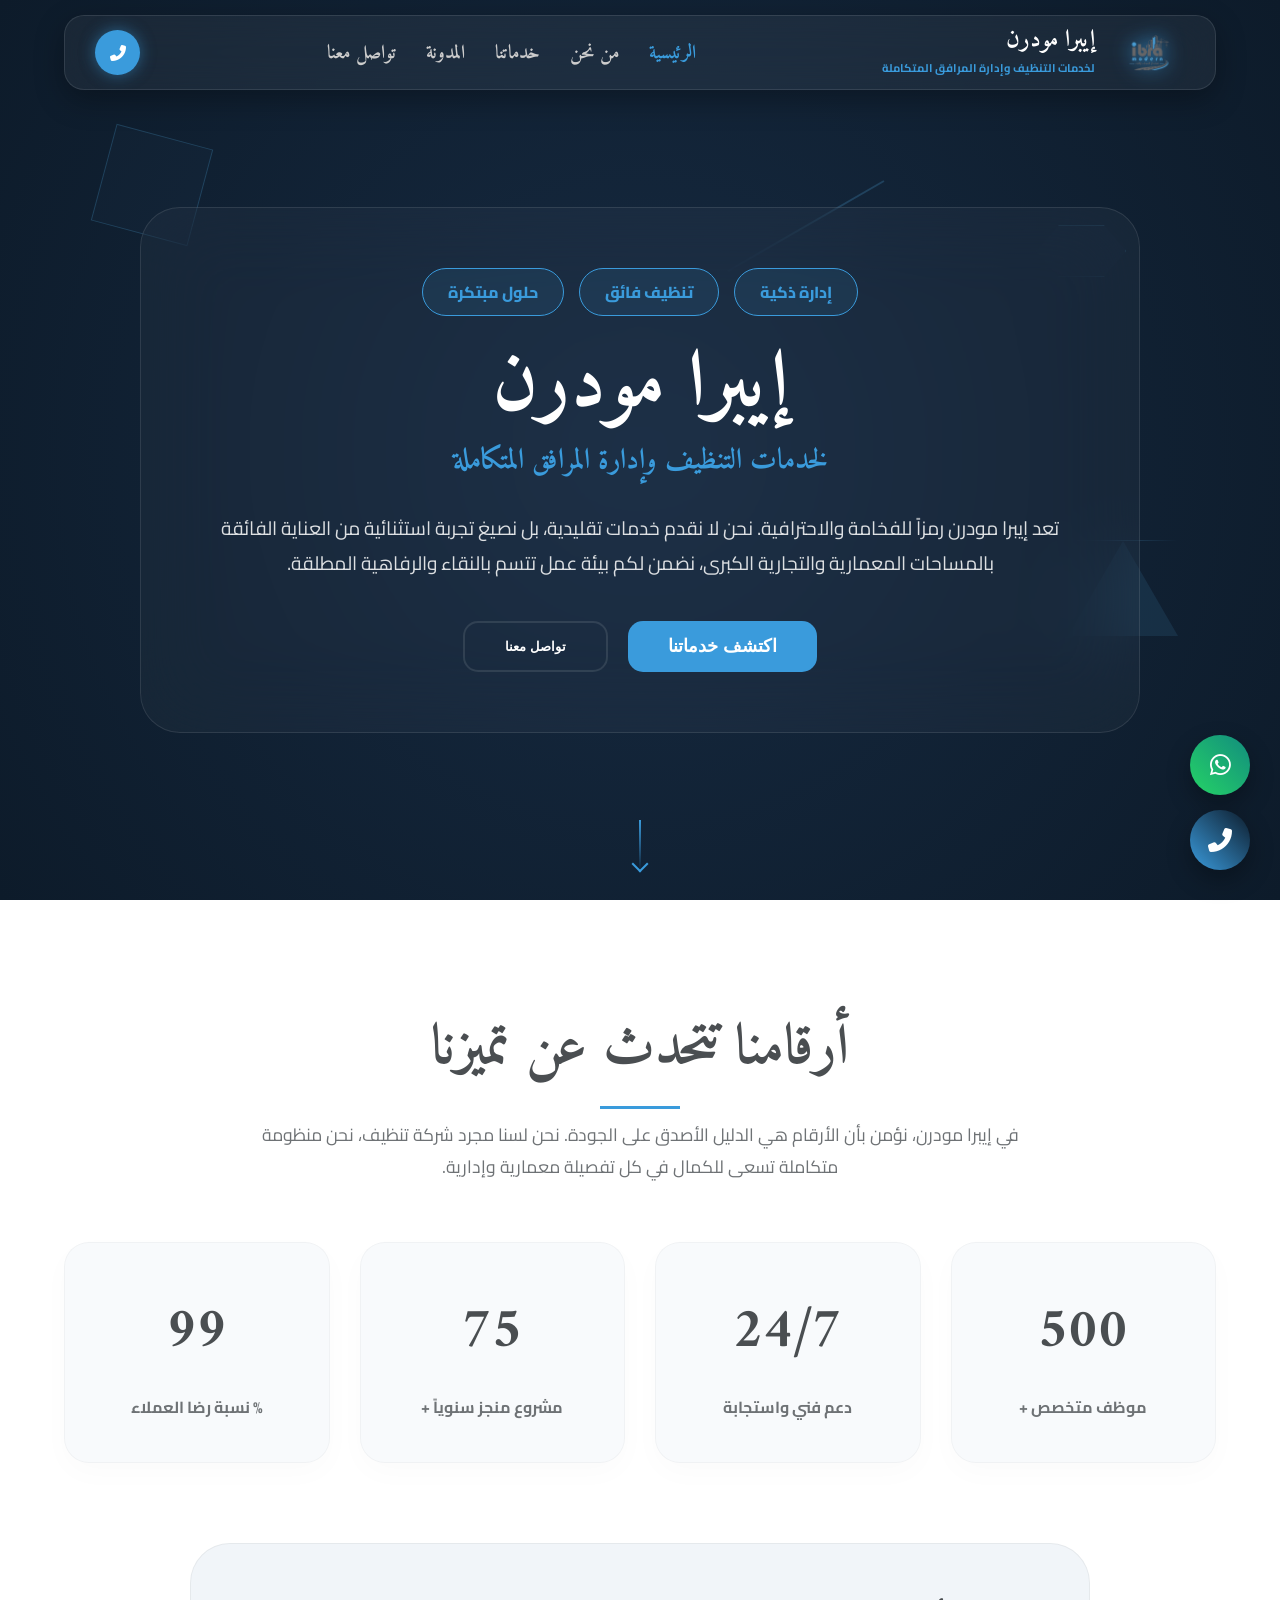
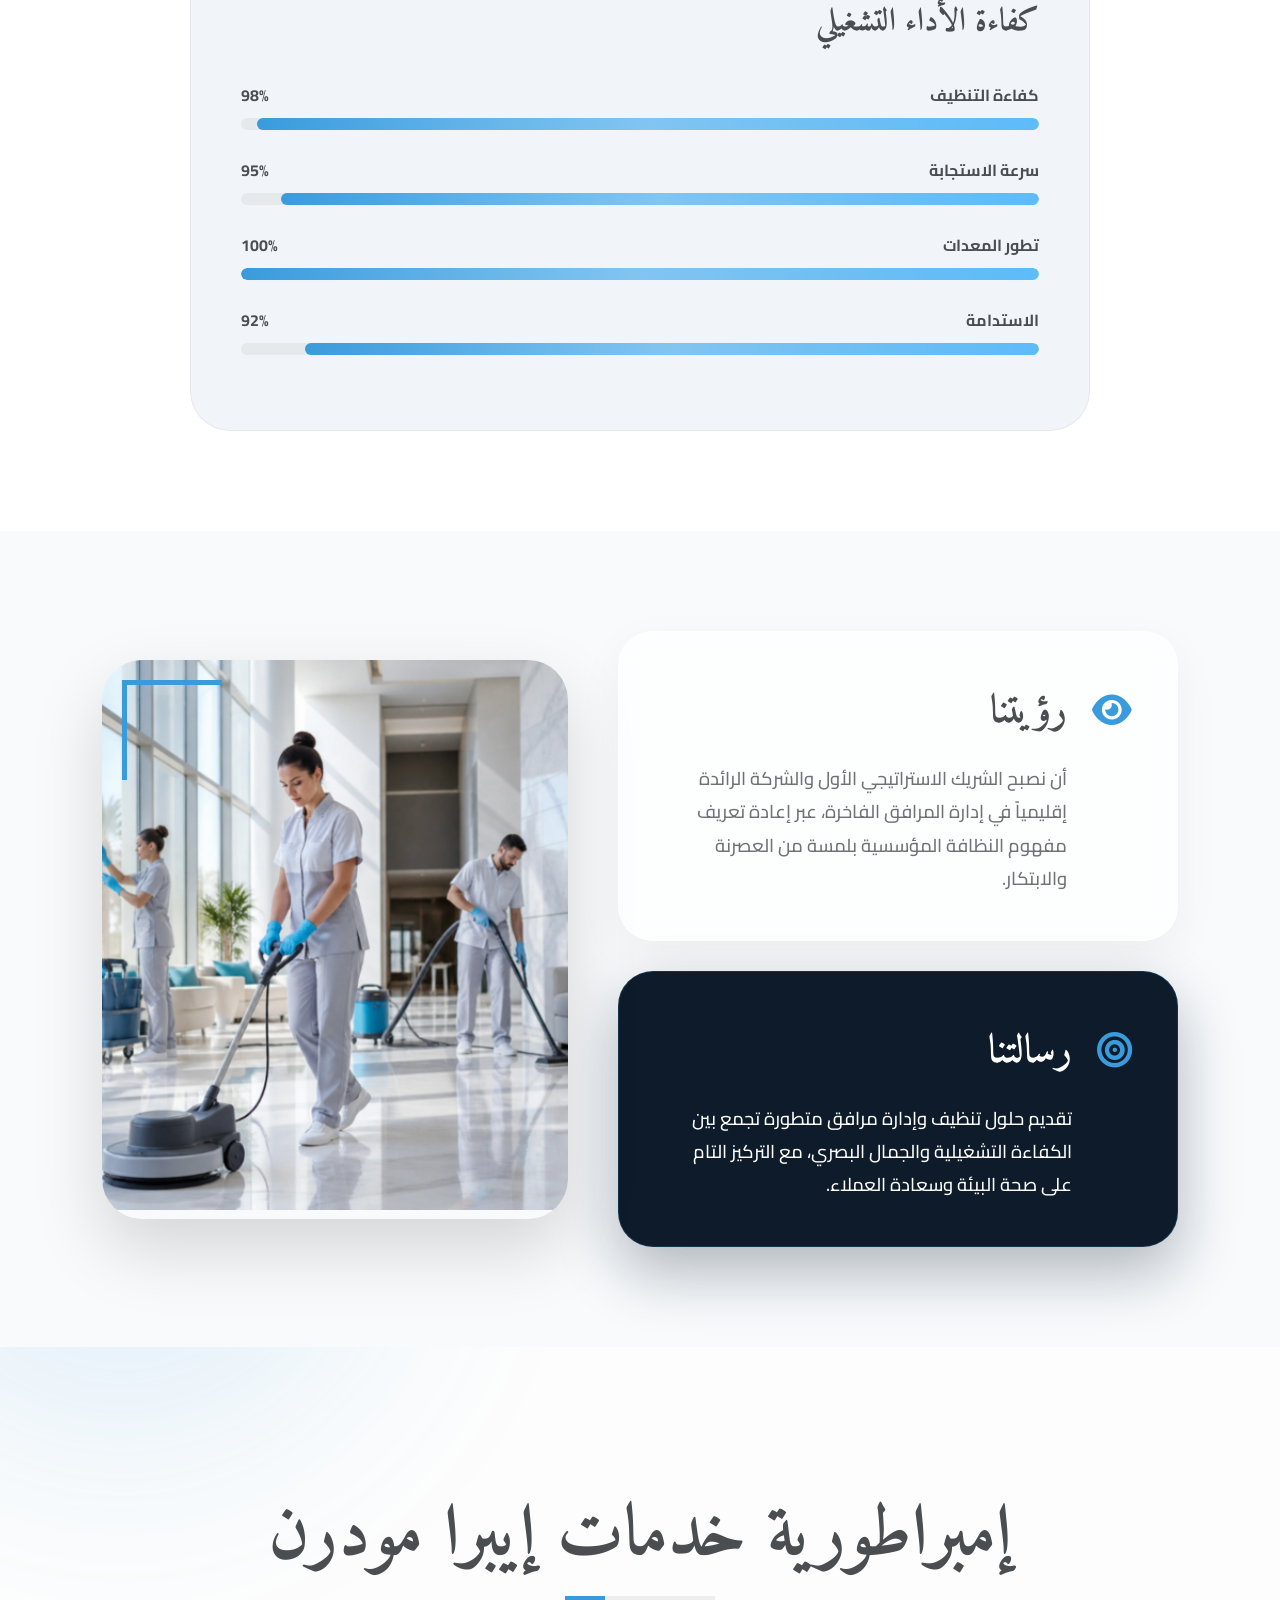
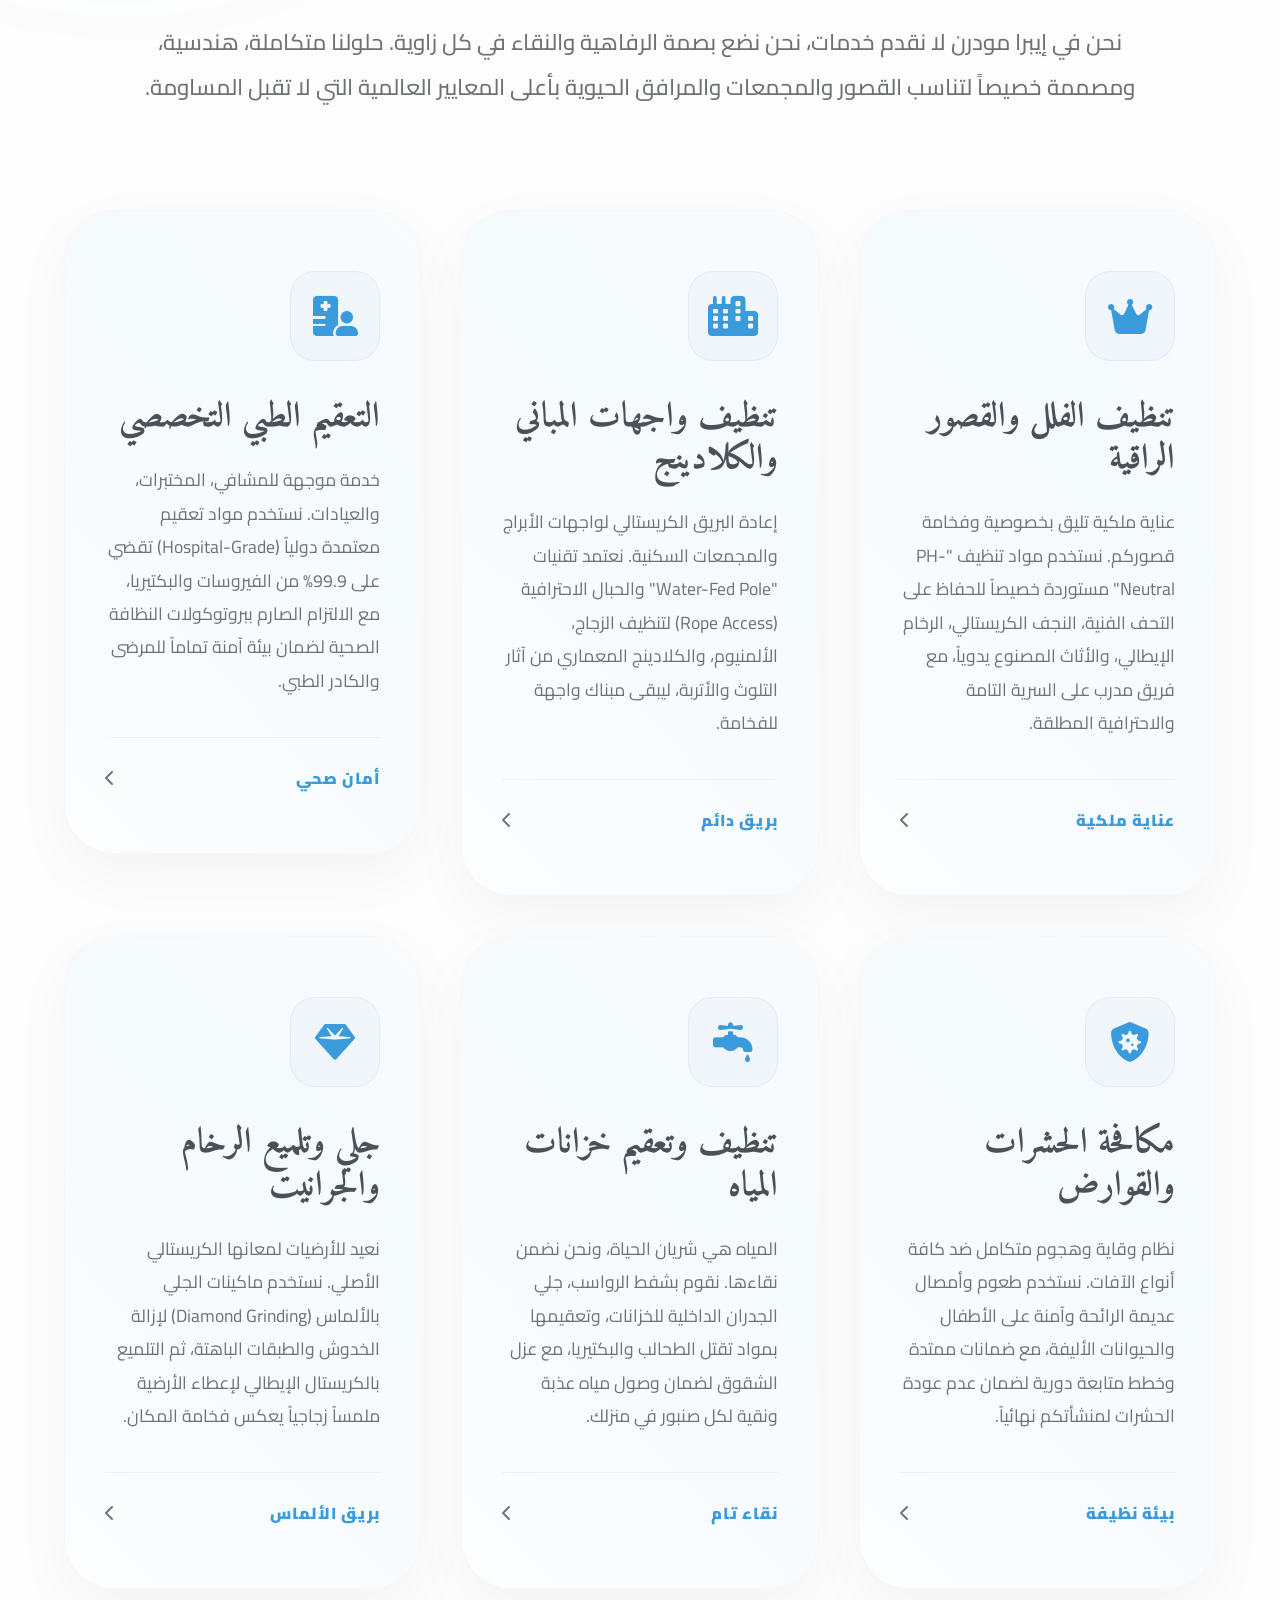
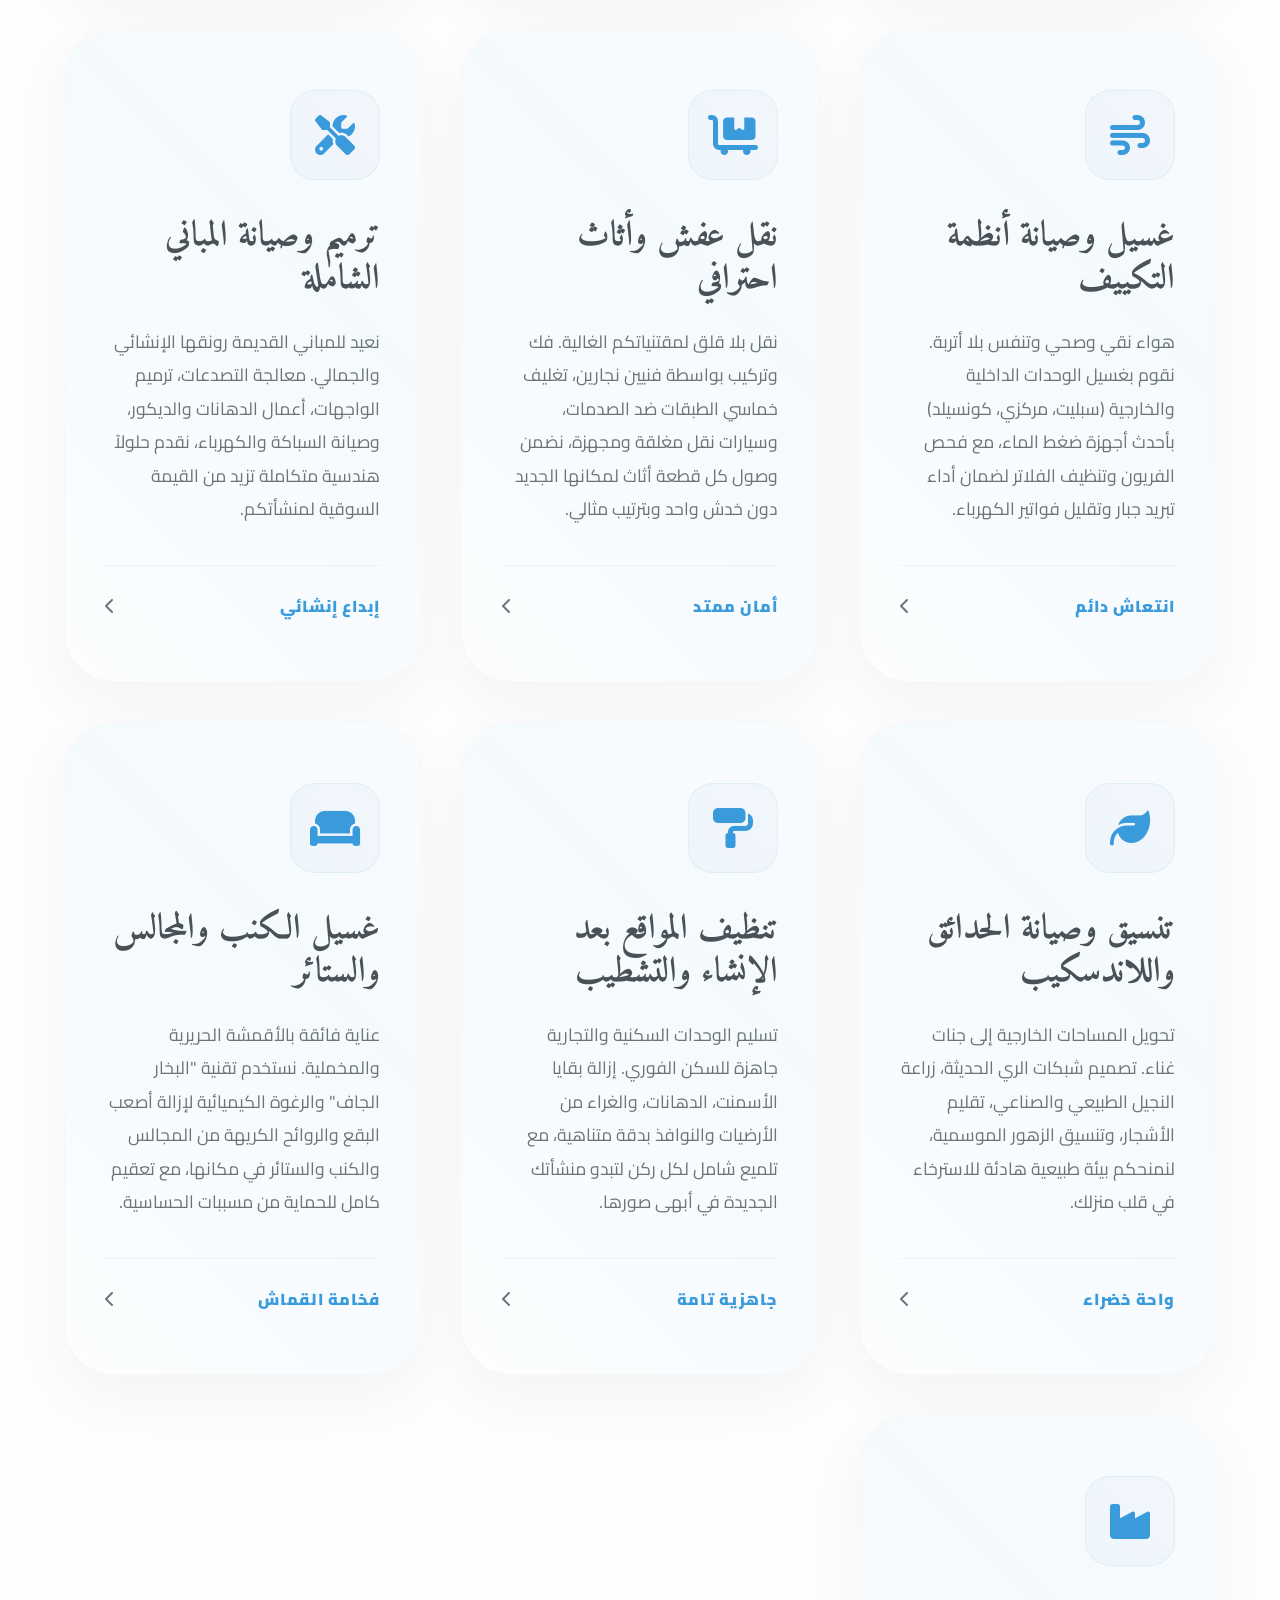
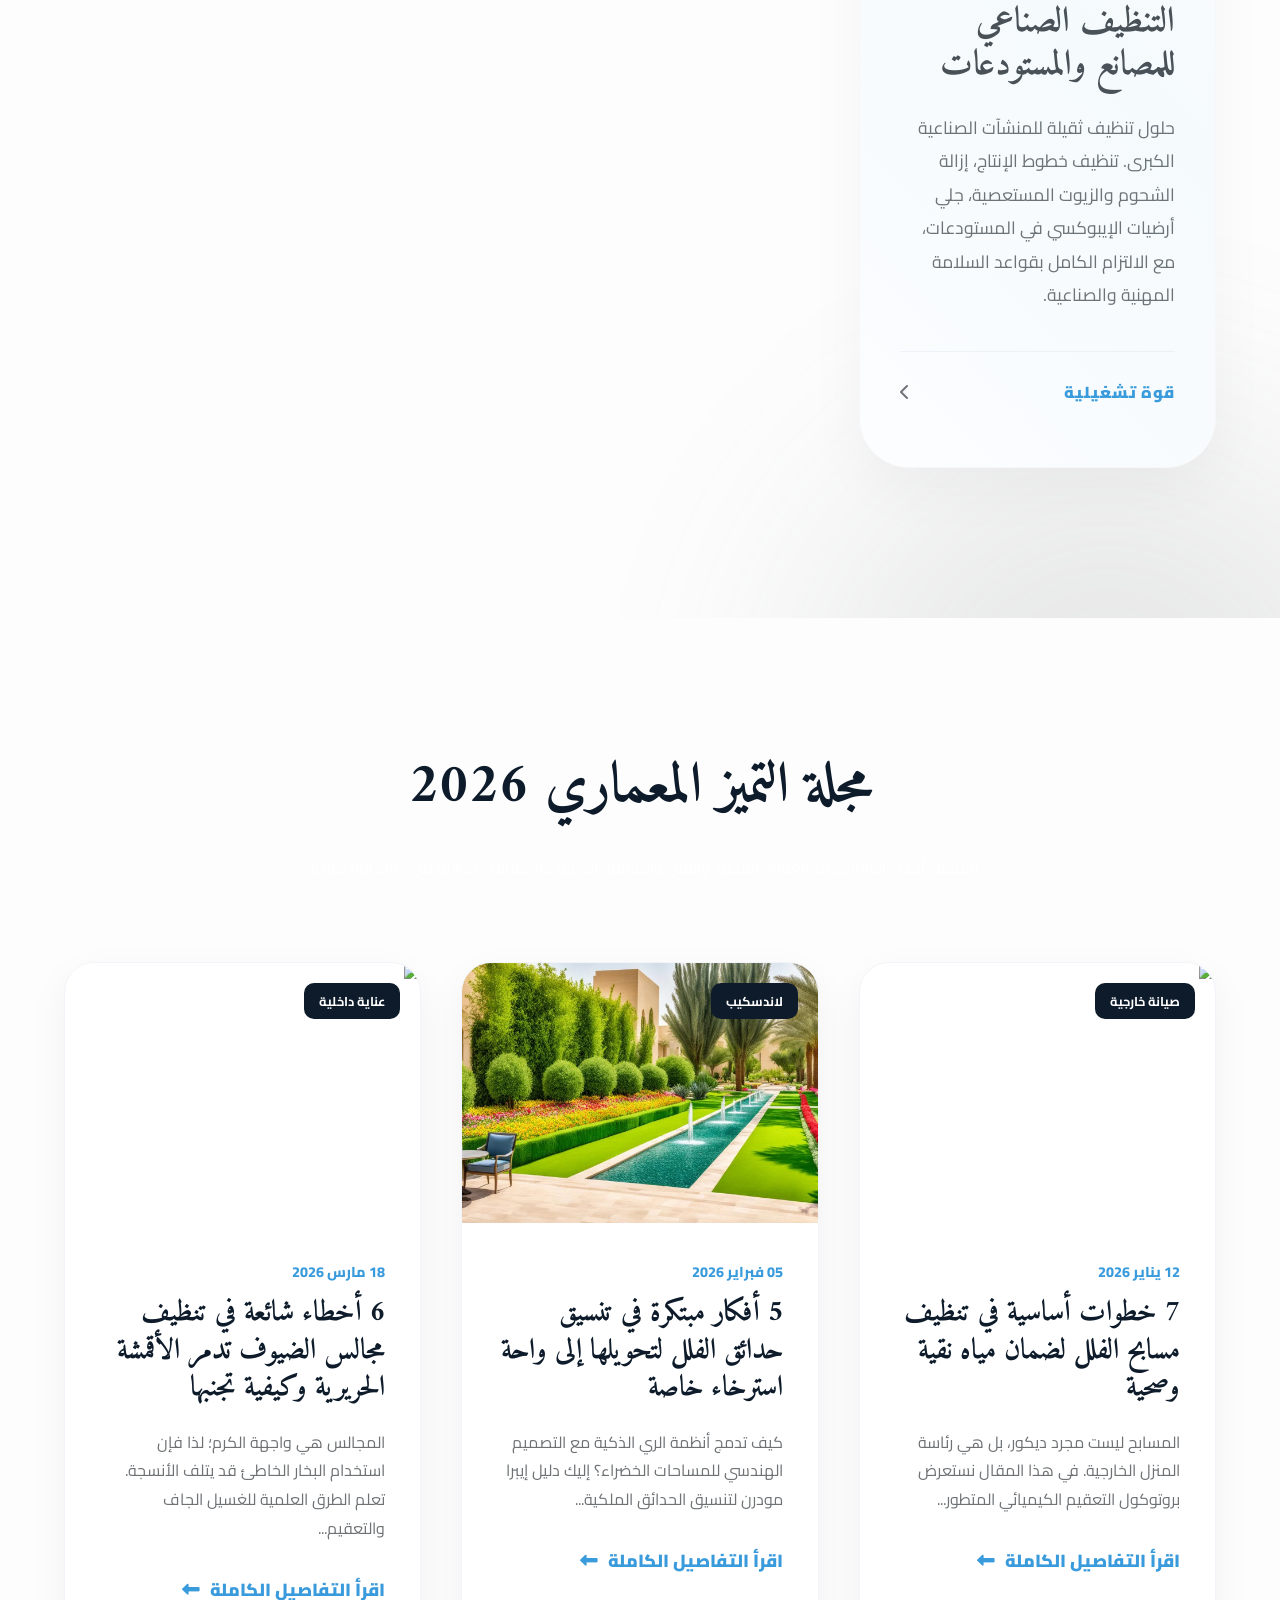
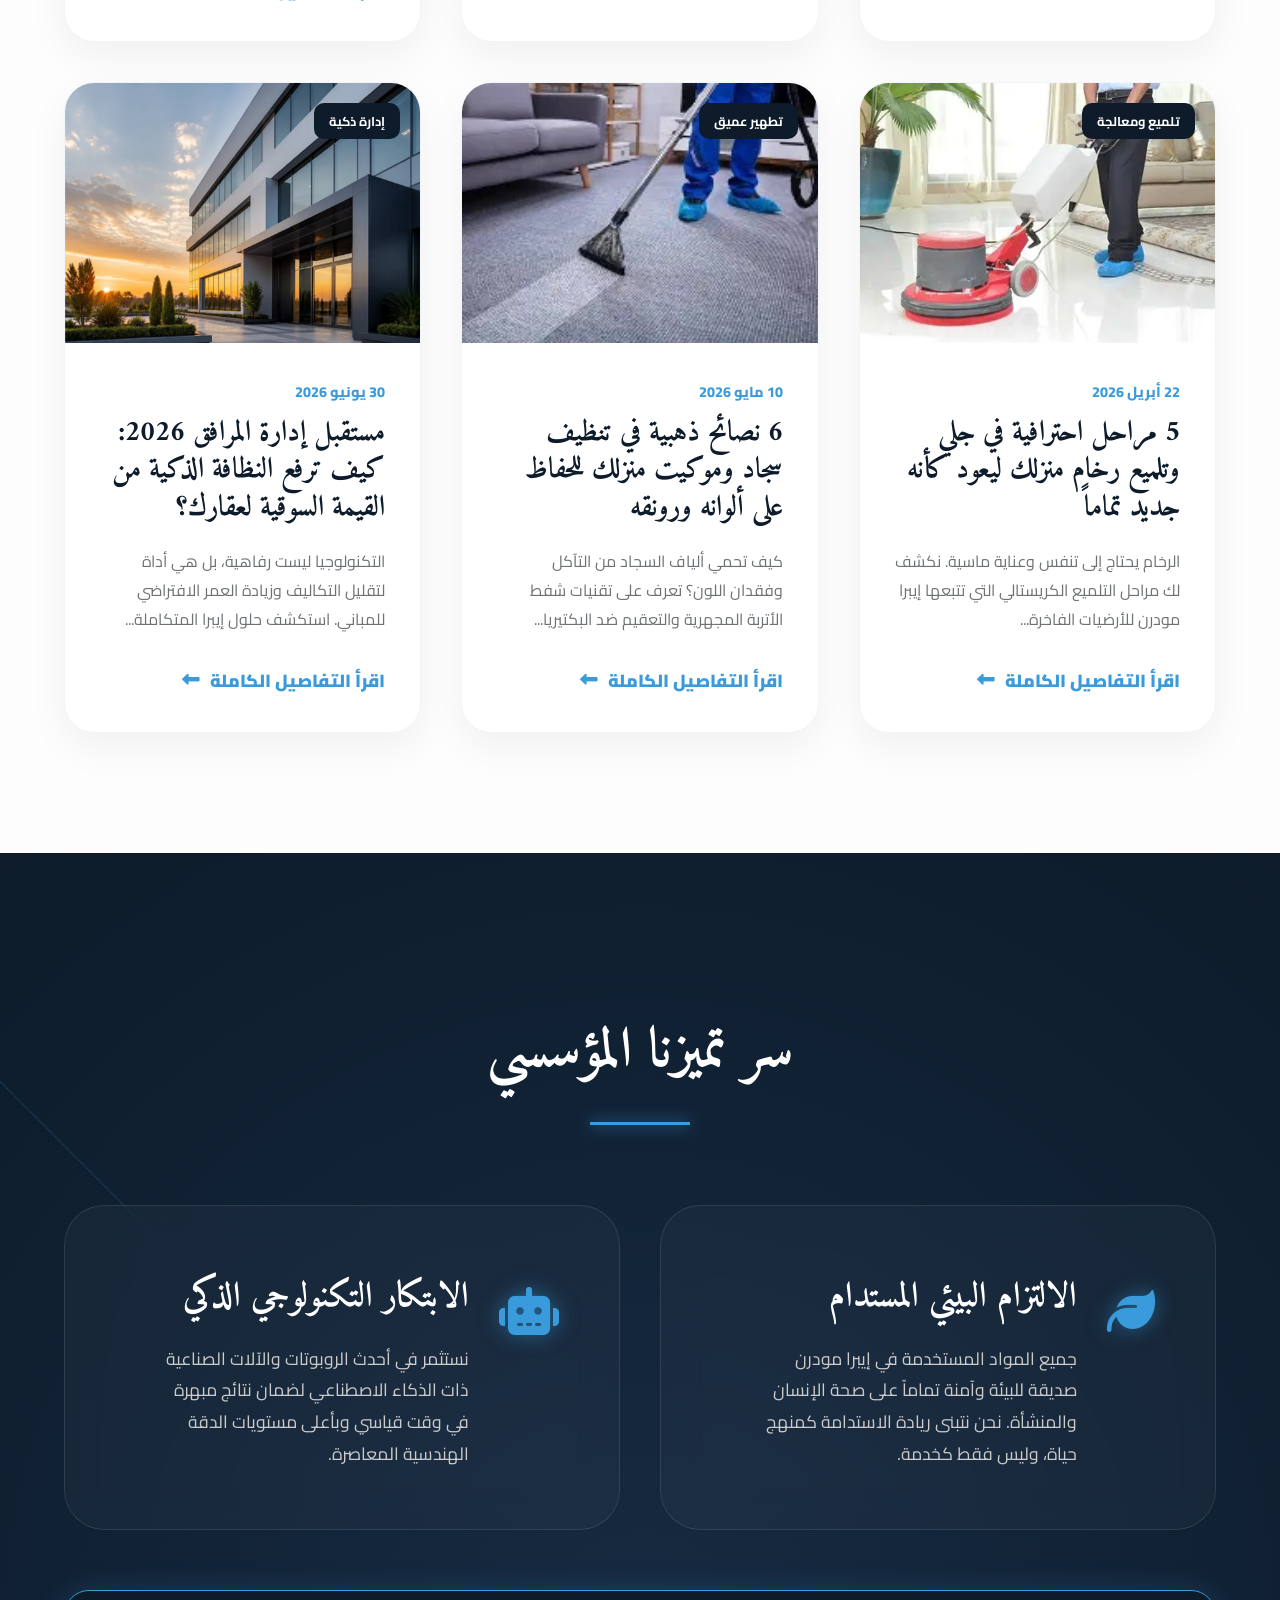
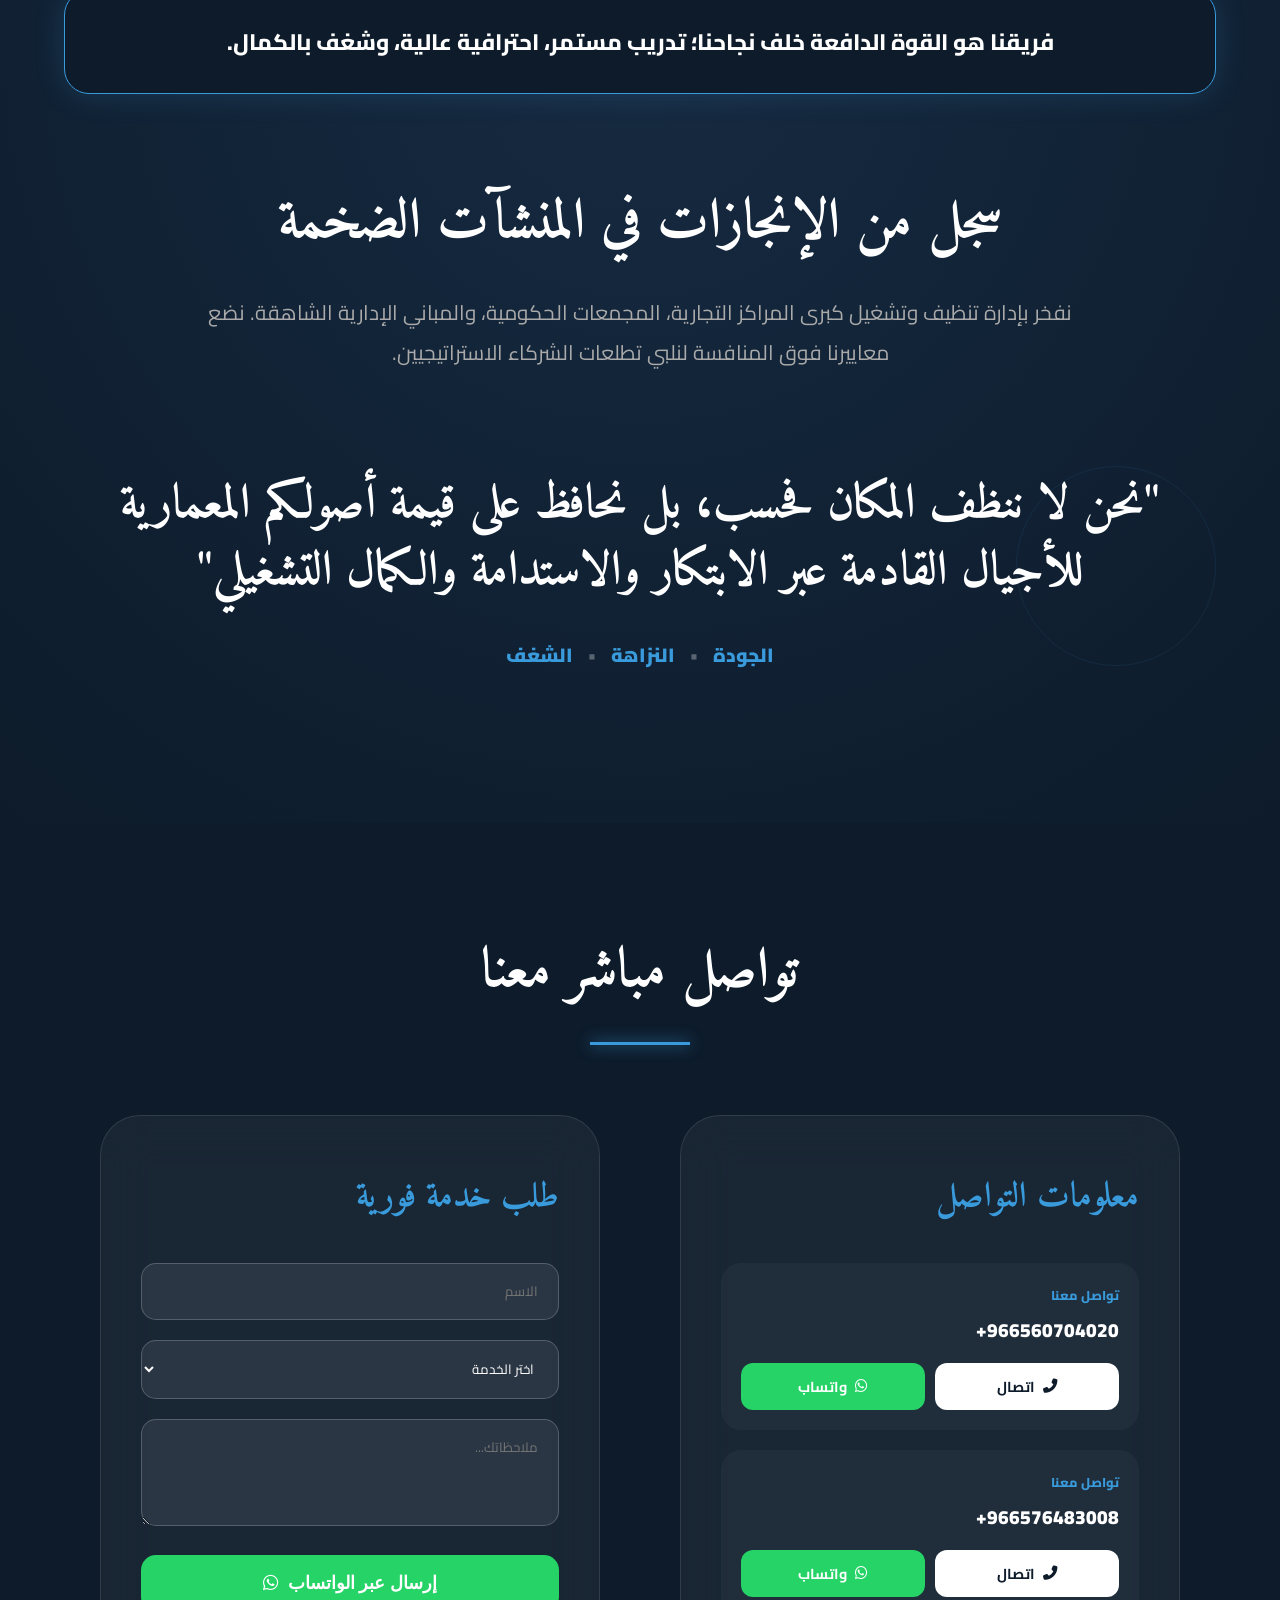
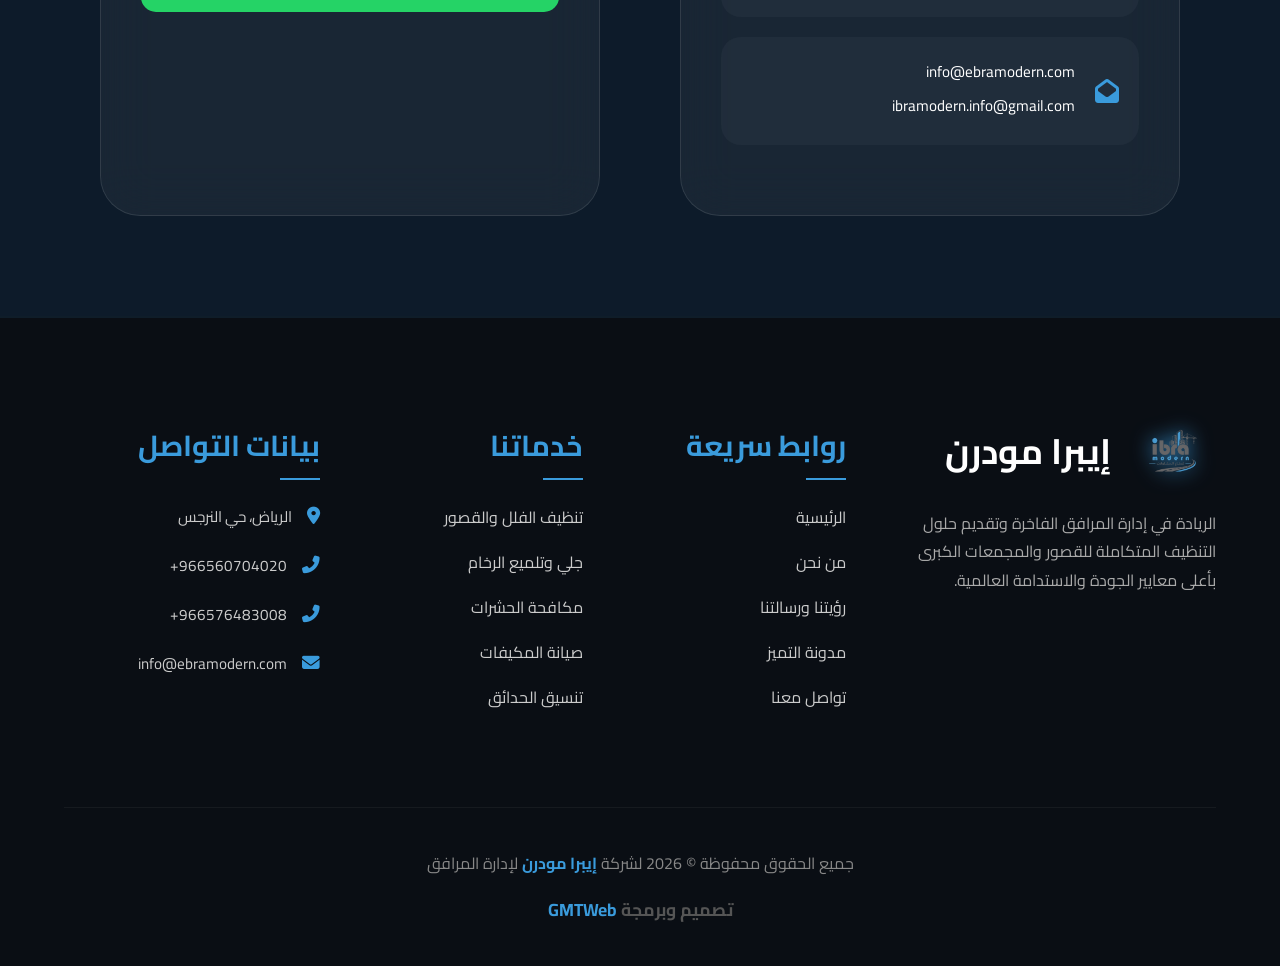
==== index.html @ a02f90aa "first commit" ====
<!DOCTYPE html>
<html lang="ar" dir="rtl">
<head>
    <meta charset="UTF-8">
    <meta name="viewport" content="width=device-width, initial-scale=1.0, maximum-scale=1.0, user-scalable=no">
    <title>إيبرا مودرن | فخامة إدارة المرافق</title>
    <!-- Google Fonts: Amiri & Cairo -->
    <link href="https://fonts.googleapis.com/css2?family=Amiri:wght@400;700&family=Cairo:wght@400;600;900&display=swap" rel="stylesheet">
    <!-- Font Awesome -->
    <link rel="stylesheet" href="https://cdnjs.cloudflare.com/ajax/libs/font-awesome/6.4.0/css/all.min.css">
    <link rel="stylesheet" href="style.css">
</head>
<body>

    <!-- الشاشة الافتتاحية (Splash Screen) باللوجو -->
<div id="loader-screen">
    <div class="loader-content">
        <!-- ضع مسار اللوجو الخاص بك هنا -->
        <img src="images/WhatsApp_Image_2026-07-21_at_1.54.46_AM-removebg-preview.png" alt="إيبرا مودرن" class="splash-logo-img">
        <div class="progress-container">
            <div class="progress-bar"></div>
        </div>
    </div>
</div>
    <!-- الخلفية الزرقاء الداكنة والأشكال الهندسية -->
<div class="geo-background">
    <div class="geometric-shape g-cube"></div>
    <div class="geometric-shape g-triangle"></div>
    <div class="geometric-shape g-hexagon"></div>
    <div class="geometric-shape g-line"></div>
</div>
    <!-- الناف بار النحيف -->
    <header id="site-header">
        <nav class="slim-nav">
            <div class="brand-box">
                <img src="images/WhatsApp_Image_2026-07-21_at_1.54.46_AM-removebg-preview.png" alt="Logo" class="site-logo">
                <div class="brand-titles">
                    <h1 class="main-name">إيبرا مودرن</h1>
                    <p class="sub-tagline">لخدمات التنظيف وإدارة المرافق المتكاملة</p>
                </div>
            </div>

            <ul class="desktop-links">
                <li class="active"><a href="#home">الرئيسية</a></li>
                <li><a href="#about">من نحن</a></li>
                <li><a href="#services">خدماتنا</a></li>
                <li><a href="#blog"> المدونة</a></li>
                <li><a href="#contact">تواصل معنا</a></li>
            </ul>

            <div class="nav-controls">
                <a href="tel:+966560704020" class="quick-call-btn">
                    <i class="fas fa-phone-alt"></i>
                </a>
                <button class="mobile-toggle" id="open-menu">
                    <span class="t-line"></span>
                    <span class="t-line"></span>
                </button>
            </div>
        </nav>
    </header>

    <!-- المنيو الجانبية (الهابطة من الأعلى - موبايل فقط) -->
    <div class="top-side-menu" id="side-menu">
        <div class="menu-backdrop"></div>
        <div class="menu-card">
            <div class="menu-close" id="close-menu">&times;</div>
            <ul class="mobile-links">
                <li><a href="#home" class="m-link">الرئيسية</a></li>
                <li><a href="#about" class="m-link">من نحن</a></li>
                <li><a href="#vision" class="m-link">رؤيتنا</a></li>
                <li><a href="#services" class="m-link">خدماتنا</a></li>
                <li><a href="#blog" class="m-link">المدونة</a></li>
                <li><a href="#contact" class="m-link">تواصل معنا</a></li>
            </ul>
            <div class="menu-footer">
                <p>إيبرا مودرن © 2026</p>
            </div>
        </div>
    </div>

    <!-- سكشن الهيرو الرئيسي -->
    <main class="hero-wrapper" id="home">
        <div class="glass-geometric-frame">
            <div class="frame-inner">
                <!-- الكبسولات المتحركة -->
                <div class="status-pills">
                    <div class="pill-item"><span>إدارة ذكية</span></div>
                    <div class="pill-item"><span>تنظيف فائق</span></div>
                    <div class="pill-item"><span>حلول مبتكرة</span></div>
                </div>

                <h1 class="hero-title">إيبرا مودرن</h1>
                <h2 class="hero-subtitle">لخدمات التنظيف وإدارة المرافق المتكاملة</h2>
                
                <p class="hero-paragraph">
                    تعد إيبرا مودرن رمزاً للفخامة والاحترافية. نحن لا نقدم خدمات تقليدية، بل نصيغ تجربة استثنائية من العناية الفائقة بالمساحات المعمارية والتجارية الكبرى، نضمن لكم بيئة عمل تتسم بالنقاء والرفاهية المطلقة.
                </p>

                <div class="hero-actions">
                    <button class="btn-primary">اكتشف خدماتنا</button>
                    <button class="btn-outline">تواصل معنا</button>
                </div>
            </div>
            <!-- تأثيرات إضاءة البوكس -->
            <div class="glow-corner g1"></div>
            <div class="glow-corner g2"></div>
        </div>

        <!-- سهم الآيفون النحيف -->
        <div class="iphone-scroll-indicator">
            <div class="stick-line"></div>
        </div>
    </main>
    <!-- سكشن من نحن والاحترافية -->
<section id="about" class="about-section">
    <div class="container">
        <!-- النص التعريفي -->
        <div class="about-header">
            <h2 class="section-title">أرقامنا تتحدث عن تميزنا</h2>
            <p class="section-desc">
                في إيبرا مودرن، نؤمن بأن الأرقام هي الدليل الأصدق على الجودة. نحن لسنا مجرد شركة تنظيف، نحن منظومة متكاملة تسعى للكمال في كل تفصيلة معمارية وإدارية.
            </p>
        </div>

        <!-- شبكة الإحصائيات (Stats Grid) -->
        <div class="stats-grid">
            <div class="stat-card">
                <div class="stat-number" data-target="500">0</div>
                <div class="stat-label">موظف متخصص +</div>
            </div>
            <div class="stat-card">
                <div class="stat-number-text">24/7</div>
                <div class="stat-label">دعم فني واستجابة</div>
            </div>
            <div class="stat-card">
                <div class="stat-number" data-target="75">0</div>
                <div class="stat-label">مشروع منجز سنوياً +</div>
            </div>
            <div class="stat-card">
                <div class="stat-number" data-target="99">0</div>
                <div class="stat-label">% نسبة رضا العملاء</div>
            </div>
        </div>

        <!-- الخطوط البيانية (Performance Bars) -->
        <div class="performance-wrapper">
            <div class="performance-content">
                <h3 class="perf-title">كفاءة الأداء التشغيلي</h3>
                
                <div class="bar-group">
                    <div class="bar-info"><span>كفاءة التنظيف</span><span class="pct">98%</span></div>
                    <div class="bar-bg"><div class="bar-fill" style="--w:98%;"></div></div>
                </div>

                <div class="bar-group">
                    <div class="bar-info"><span>سرعة الاستجابة</span><span class="pct">95%</span></div>
                    <div class="bar-bg"><div class="bar-fill" style="--w:95%;"></div></div>
                </div>

                <div class="bar-group">
                    <div class="bar-info"><span>تطور المعدات</span><span class="pct">100%</span></div>
                    <div class="bar-bg"><div class="bar-fill" style="--w:100%;"></div></div>
                </div>

                <div class="bar-group">
                    <div class="bar-info"><span>الاستدامة</span><span class="pct">92%</span></div>
                    <div class="bar-bg"><div class="bar-fill" style="--w:92%;"></div></div>
                </div>
            </div>
        </div>
    </div>
</section>
<!-- سكشن الرؤية والرسالة -->
<section id="vision" class="vision-mission-section">
    <div class="vision-wrapper">
        
        <!-- الجانب الأيمن: الكروت النصية -->
        <div class="vision-text-side">
            
            <!-- كرت الرؤية (ستايل زجاجي فاتح) -->
            <div class="v-card light-glass animate-left">
                <div class="v-card-icon"><i class="fas fa-eye"></i></div>
                <div class="v-card-body">
                    <h2 class="v-title">رؤيتنا</h2>
                    <p class="v-desc">
                        أن نصبح الشريك الاستراتيجي الأول والشركة الرائدة إقليمياً في إدارة المرافق الفاخرة، عبر إعادة تعريف مفهوم النظافة المؤسسية بلمسة من العصرنة والابتكار.
                    </p>
                </div>
            </div>

            <!-- كرت الرسالة (ستايل داكن فخم) -->
            <div class="v-card dark-navy animate-left delay-v">
                <div class="v-card-icon"><i class="fas fa-bullseye"></i></div>
                <div class="v-card-body">
                    <h2 class="v-title white-text">رسالتنا</h2>
                    <p class="v-desc white-text">
                        تقديم حلول تنظيف وإدارة مرافق متطورة تجمع بين الكفاءة التشغيلية والجمال البصري، مع التركيز التام على صحة البيئة وسعادة العملاء.
                    </p>
                </div>
            </div>

        </div>

        <!-- الجانب الأيسر: الصورة الاستراتيجية -->
        <div class="vision-image-side animate-right">
            <div class="image-frame">
                <img src="images/image.png" alt="معدات متطورة" class="strat-img">
                <!-- تأثيرات هندسية فوق الصورة -->
                <div class="img-overlay-box"></div>
            </div>
        </div>

    </div>
</section>
<section id="services" class="ultra-luxury-services">
    <div class="services-bg-decor">
        <div class="decor-circle d1"></div>
        <div class="decor-circle d2"></div>
    </div>

    <div class="container-fluid">
        <div class="mega-header">
            <h2 class="amiri-title">إمبراطورية خدمات إيبرا مودرن</h2>
            <div class="title-underline"><span></span></div>
            <p class="mega-desc">
                نحن في إيبرا مودرن لا نقدم خدمات، نحن نضع بصمة الرفاهية والنقاء في كل زاوية. حلولنا متكاملة، هندسية، ومصممة خصيصاً لتناسب القصور والمجمعات والمرافق الحيوية بأعلى المعايير العالمية التي لا تقبل المساومة.
            </p>
        </div>

        <div class="services-3d-grid">
            <div class="mega-card" data-aos="fade-up">
                <div class="card-inner">
                    <div class="card-front">
                        <div class="s-icon-box"><i class="fas fa-crown"></i></div>
                        <h3 class="s-title-amiri">تنظيف الفلل والقصور الراقية</h3>
                        <p class="s-detailed-text">
                            عناية ملكية تليق بخصوصية وفخامة قصوركم. نستخدم مواد تنظيف "PH-Neutral" مستوردة خصيصاً للحفاظ على التحف الفنية، النجف الكريستالي، الرخام الإيطالي، والأثاث المصنوع يدوياً، مع فريق مدرب على السرية التامة والاحترافية المطلقة.
                        </p>
                        <div class="card-footer"><span>عناية ملكية</span><i class="fas fa-chevron-left"></i></div>
                    </div>
                </div>
            </div>
            <div class="mega-card" data-aos="fade-up">
                <div class="card-inner">
                    <div class="card-front">
                        <div class="s-icon-box"><i class="fas fa-city"></i></div>
                        <h3 class="s-title-amiri">تنظيف واجهات المباني والكلادينج</h3>
                        <p class="s-detailed-text">
                            إعادة البريق الكريستالي لواجهات الأبراج والمجمعات السكنية. نعتمد تقنيات "Water-Fed Pole" والحبال الاحترافية (Rope Access) لتنظيف الزجاج، الألمنيوم، والكلادينج المعماري من آثار التلوث والأتربة، ليبقى مبناك واجهة للفخامة.
                        </p>
                        <div class="card-footer"><span>بريق دائم</span><i class="fas fa-chevron-left"></i></div>
                    </div>
                </div>
            </div>
            <div class="mega-card" data-aos="fade-up">
                <div class="card-inner">
                    <div class="card-front">
                        <div class="s-icon-box"><i class="fas fa-hospital-user"></i></div>
                        <h3 class="s-title-amiri">التعقيم الطبي التخصصي</h3>
                        <p class="s-detailed-text">
                            خدمة موجهة للمشافي، المختبرات، والعيادات. نستخدم مواد تعقيم معتمدة دولياً (Hospital-Grade) تقضي على 99.9% من الفيروسات والبكتيريا، مع الالتزام الصارم ببروتوكولات النظافة الصحية لضمان بيئة آمنة تماماً للمرضى والكادر الطبي.
                        </p>
                        <div class="card-footer"><span>أمان صحي</span><i class="fas fa-chevron-left"></i></div>
                    </div>
                </div>
            </div>
            <div class="mega-card" data-aos="fade-up">
                <div class="card-inner">
                    <div class="card-front">
                        <div class="s-icon-box"><i class="fas fa-shield-virus"></i></div>
                        <h3 class="s-title-amiri">مكافحة الحشرات والقوارض</h3>
                        <p class="s-detailed-text">
                            نظام وقاية وهجوم متكامل ضد كافة أنواع الآفات. نستخدم طعوم وأمصال عديمة الرائحة وآمنة على الأطفال والحيوانات الأليفة، مع ضمانات ممتدة وخطط متابعة دورية لضمان عدم عودة الحشرات لمنشأتكم نهائياً.
                        </p>
                        <div class="card-footer"><span>بيئة نظيفة</span><i class="fas fa-chevron-left"></i></div>
                    </div>
                </div>
            </div>
            <div class="mega-card" data-aos="fade-up">
                <div class="card-inner">
                    <div class="card-front">
                        <div class="s-icon-box"><i class="fas fa-faucet-drip"></i></div>
                        <h3 class="s-title-amiri">تنظيف وتعقيم خزانات المياه</h3>
                        <p class="s-detailed-text">
                            المياه هي شريان الحياة، ونحن نضمن نقاءها. نقوم بشفط الرواسب، جلي الجدران الداخلية للخزانات، وتعقيمها بمواد تقتل الطحالب والبكتيريا، مع عزل الشقوق لضمان وصول مياه عذبة ونقية لكل صنبور في منزلك.
                        </p>
                        <div class="card-footer"><span>نقاء تام</span><i class="fas fa-chevron-left"></i></div>
                    </div>
                </div>
            </div>
            <div class="mega-card" data-aos="fade-up">
                <div class="card-inner">
                    <div class="card-front">
                        <div class="s-icon-box"><i class="fas fa-gem"></i></div>
                        <h3 class="s-title-amiri">جلي وتلميع الرخام والجرانيت</h3>
                        <p class="s-detailed-text">
                            نعيد للأرضيات لمعانها الكريستالي الأصلي. نستخدم ماكينات الجلي بالألماس (Diamond Grinding) لإزالة الخدوش والطبقات الباهتة، ثم التلميع بالكريستال الإيطالي لإعطاء الأرضية ملمساً زجاجياً يعكس فخامة المكان.
                        </p>
                        <div class="card-footer"><span>بريق الألماس</span><i class="fas fa-chevron-left"></i></div>
                    </div>
                </div>
            </div>
            <div class="mega-card" data-aos="fade-up">
                <div class="card-inner">
                    <div class="card-front">
                        <div class="s-icon-box"><i class="fas fa-wind"></i></div>
                        <h3 class="s-title-amiri">غسيل وصيانة أنظمة التكييف</h3>
                        <p class="s-detailed-text">
                            هواء نقي وصحي وتنفس بلا أتربة. نقوم بغسيل الوحدات الداخلية والخارجية (سبليت، مركزي، كونسيلد) بأحدث أجهزة ضغط الماء، مع فحص الفريون وتنظيف الفلاتر لضمان أداء تبريد جبار وتقليل فواتير الكهرباء.
                        </p>
                        <div class="card-footer"><span>انتعاش دائم</span><i class="fas fa-chevron-left"></i></div>
                    </div>
                </div>
            </div>
            <div class="mega-card" data-aos="fade-up">
                <div class="card-inner">
                    <div class="card-front">
                        <div class="s-icon-box"><i class="fas fa-dolly-flatbed"></i></div>
                        <h3 class="s-title-amiri">نقل عفش وأثاث احترافي</h3>
                        <p class="s-detailed-text">
                            نقل بلا قلق لمقتنياتكم الغالية. فك وتركيب بواسطة فنيين نجارين، تغليف خماسي الطبقات ضد الصدمات، وسيارات نقل مغلقة ومجهزة، نضمن وصول كل قطعة أثاث لمكانها الجديد دون خدش واحد وبترتيب مثالي.
                        </p>
                        <div class="card-footer"><span>أمان ممتد</span><i class="fas fa-chevron-left"></i></div>
                    </div>
                </div>
            </div>
            <div class="mega-card" data-aos="fade-up">
                <div class="card-inner">
                    <div class="card-front">
                        <div class="s-icon-box"><i class="fas fa-tools"></i></div>
                        <h3 class="s-title-amiri">ترميم وصيانة المباني الشاملة</h3>
                        <p class="s-detailed-text">
                            نعيد للمباني القديمة رونقها الإنشائي والجمالي. معالجة التصدعات، ترميم الواجهات، أعمال الدهانات والديكور، وصيانة السباكة والكهرباء، نقدم حلولاً هندسية متكاملة تزيد من القيمة السوقية لمنشأتكم.
                        </p>
                        <div class="card-footer"><span>إبداع إنشائي</span><i class="fas fa-chevron-left"></i></div>
                    </div>
                </div>
            </div>
            <div class="mega-card" data-aos="fade-up">
                <div class="card-inner">
                    <div class="card-front">
                        <div class="s-icon-box"><i class="fas fa-leaf"></i></div>
                        <h3 class="s-title-amiri">تنسيق وصيانة الحدائق واللاندسكيب</h3>
                        <p class="s-detailed-text">
                            تحويل المساحات الخارجية إلى جنات غناء. تصميم شبكات الري الحديثة، زراعة النجيل الطبيعي والصناعي، تقليم الأشجار، وتنسيق الزهور الموسمية، لنمنحكم بيئة طبيعية هادئة للاسترخاء في قلب منزلك.
                        </p>
                        <div class="card-footer"><span>واحة خضراء</span><i class="fas fa-chevron-left"></i></div>
                    </div>
                </div>
            </div>
            <div class="mega-card" data-aos="fade-up">
                <div class="card-inner">
                    <div class="card-front">
                        <div class="s-icon-box"><i class="fas fa-paint-roller"></i></div>
                        <h3 class="s-title-amiri">تنظيف المواقع بعد الإنشاء والتشطيب</h3>
                        <p class="s-detailed-text">
                            تسليم الوحدات السكنية والتجارية جاهزة للسكن الفوري. إزالة بقايا الأسمنت، الدهانات، والغراء من الأرضيات والنوافذ بدقة متناهية، مع تلميع شامل لكل ركن لتبدو منشأتك الجديدة في أبهى صورها.
                        </p>
                        <div class="card-footer"><span>جاهزية تامة</span><i class="fas fa-chevron-left"></i></div>
                    </div>
                </div>
            </div>
            <div class="mega-card" data-aos="fade-up">
                <div class="card-inner">
                    <div class="card-front">
                        <div class="s-icon-box"><i class="fas fa-couch"></i></div>
                        <h3 class="s-title-amiri">غسيل الكنب والمجالس والستائر</h3>
                        <p class="s-detailed-text">
                            عناية فائقة بالأقمشة الحريرية والمخملية. نستخدم تقنية "البخار الجاف" والرغوة الكيميائية لإزالة أصعب البقع والروائح الكريهة من المجالس والكنب والستائر في مكانها، مع تعقيم كامل للحماية من مسببات الحساسية.
                        </p>
                        <div class="card-footer"><span>فخامة القماش</span><i class="fas fa-chevron-left"></i></div>
                    </div>
                </div>
            </div>
            <div class="mega-card" data-aos="fade-up">
                <div class="card-inner">
                    <div class="card-front">
                        <div class="s-icon-box"><i class="fas fa-industry"></i></div>
                        <h3 class="s-title-amiri">التنظيف الصناعي للمصانع والمستودعات</h3>
                        <p class="s-detailed-text">
                            حلول تنظيف ثقيلة للمنشآت الصناعية الكبرى. تنظيف خطوط الإنتاج، إزالة الشحوم والزيوت المستعصية، جلي أرضيات الإيبوكسي في المستودعات، مع الالتزام الكامل بقواعد السلامة المهنية والصناعية.
                        </p>
                        <div class="card-footer"><span>قوة تشغيلية</span><i class="fas fa-chevron-left"></i></div>
                    </div>
                </div>
            </div>

        </div>
    </div>
</section>
<section id="blog" class="luxury-magazine">
    <div class="container">
        <div class="magazine-intro">
            <h2 class="amiri-section-title">مجلة التميز المعماري 2026</h2>
            <p class="magazine-desc">اكتشف أحدث استراتيجيات العناية بالقصور والفلل والمرافق الذكية عبر مقالات حصرية من خبراء إيبرا مودرن.</p>
        </div>

        <div class="magazine-grid">
            <div class="mag-card">
                <div class="mag-img-wrapper">
                    <img src="https://images.unsplash.com/photo-1576013551627-0cc20b96c2a7?q=80&w=1000" alt="تنظيف المسابح">
                    <div class="mag-tag">صيانة خارجية</div>
                </div>
                <div class="mag-content">
                    <span class="mag-date">12 يناير 2026</span>
                    <h3 class="amiri-mag-title">7 خطوات أساسية في تنظيف مسابح الفلل لضمان مياه نقية وصحية</h3>
                    <p class="mag-excerpt">المسابح ليست مجرد ديكور، بل هي رئاسة المنزل الخارجية. في هذا المقال نستعرض بروتوكول التعقيم الكيميائي المتطور...</p>
                    <a href="blog-details.html?id=pool" class="mag-btn">اقرأ التفاصيل الكاملة <i class="fas fa-long-arrow-alt-left"></i></a>
                </div>
            </div>
            <div class="mag-card">
                <div class="mag-img-wrapper">
                    <img src="images/blog2.jpg" alt="تنسيق الحدائق">
                    <div class="mag-tag">لاندسكيب</div>
                </div>
                <div class="mag-content">
                    <span class="mag-date">05 فبراير 2026</span>
                    <h3 class="amiri-mag-title">5 أفكار مبتكرة في تنسيق حدائق الفلل لتحويلها إلى واحة استرخاء خاصة</h3>
                    <p class="mag-excerpt">كيف تدمج أنظمة الري الذكية مع التصميم الهندسي للمساحات الخضراء؟ إليك دليل إيبرا مودرن لتنسيق الحدائق الملكية...</p>
                    <a href="blog-details.html?id=garden" class="mag-btn">اقرأ التفاصيل الكاملة <i class="fas fa-long-arrow-alt-left"></i></a>
                </div>
            </div>
            <div class="mag-card">
                <div class="mag-img-wrapper">
                    <img src="https://images.unsplash.com/photo-1618221195710-dd6b41faaea6?q=80&w=1000" alt="تنظيف المجالس">
                    <div class="mag-tag">عناية داخلية</div>
                </div>
                <div class="mag-content">
                    <span class="mag-date">18 مارس 2026</span>
                    <h3 class="amiri-mag-title">6 أخطاء شائعة في تنظيف مجالس الضيوف تدمر الأقمشة الحريرية وكيفية تجنبها</h3>
                    <p class="mag-excerpt">المجالس هي واجهة الكرم؛ لذا فإن استخدام البخار الخاطئ قد يتلف الأنسجة. تعلم الطرق العلمية للغسيل الجاف والتعقيم...</p>
                    <a href="blog-details.html?id=majlis" class="mag-btn">اقرأ التفاصيل الكاملة <i class="fas fa-long-arrow-alt-left"></i></a>
                </div>
            </div>
            <div class="mag-card">
                <div class="mag-img-wrapper">
                    <img src="images/blog4.webp" alt="جلي الرخام">
                    <div class="mag-tag">تلميع ومعالجة</div>
                </div>
                <div class="mag-content">
                    <span class="mag-date">22 أبريل 2026</span>
                    <h3 class="amiri-mag-title">5 مراحل احترافية في جلي وتلميع رخام منزلك ليعود كأنه جديد تماماً</h3>
                    <p class="mag-excerpt">الرخام يحتاج إلى تنفس وعناية ماسية. نكشف لك مراحل التلميع الكريستالي التي تتبعها إيبرا مودرن للأرضيات الفاخرة...</p>
                    <a href="blog-details.html?id=marble" class="mag-btn">اقرأ التفاصيل الكاملة <i class="fas fa-long-arrow-alt-left"></i></a>
                </div>
            </div>
            <div class="mag-card">
                <div class="mag-img-wrapper">
                    <img src="images/OIP.webp" alt="تنظيف السجاد">
                    <div class="mag-tag">تطهير عميق</div>
                </div>
                <div class="mag-content">
                    <span class="mag-date">10 مايو 2026</span>
                    <h3 class="amiri-mag-title">6 نصائح ذهبية في تنظيف سجاد وموكيت منزلك للحفاظ على ألوانه ورونقه</h3>
                    <p class="mag-excerpt">كيف تحمي ألياف السجاد من التآكل وفقدان اللون؟ تعرف على تقنيات شفط الأتربة المجهرية والتعقيم ضد البكتيريا...</p>
                    <a href="blog-details.html?id=carpet" class="mag-btn">اقرأ التفاصيل الكاملة <i class="fas fa-long-arrow-alt-left"></i></a>
                </div>
            </div>
            <div class="mag-card">
                <div class="mag-img-wrapper">
                    <img src="images/contact.png" alt="إدارة المرافق">
                    <div class="mag-tag">إدارة ذكية</div>
                </div>
                <div class="mag-content">
                    <span class="mag-date">30 يونيو 2026</span>
                    <h3 class="amiri-mag-title">مستقبل إدارة المرافق 2026: كيف ترفع النظافة الذكية من القيمة السوقية لعقارك؟</h3>
                    <p class="mag-excerpt">التكنولوجيا ليست رفاهية، بل هي أداة لتقليل التكاليف وزيادة العمر الافتراضي للمباني. استكشف حلول إيبرا المتكاملة...</p>
                    <a href="blog-details.html?id=smart" class="mag-btn">اقرأ التفاصيل الكاملة <i class="fas fa-long-arrow-alt-left"></i></a>
                </div>
            </div>

        </div>
    </div>
</section>
<section id="why-us" class="why-us-tech-section">
    <div class="why-decor-bg">
        <div class="g-line-v"></div>
        <div class="g-circle-v"></div>
    </div>

    <div class="container">
        <div class="why-main-header" data-aos="fade-down">
            <h2 class="amiri-why-title">سر تميزنا المؤسسي</h2>
            <div class="why-glow-line"></div>
        </div>
        <div class="features-dynamic-grid">
            <div class="feature-glass-card animate-scroll">
                <div class="f-icon-wrap"><i class="fas fa-leaf"></i></div>
                <div class="f-content">
                    <h3 class="amiri-f-title">الالتزام البيئي المستدام</h3>
                    <p class="f-text">
                        جميع المواد المستخدمة في إيبرا مودرن صديقة للبيئة وآمنة تماماً على صحة الإنسان والمنشأة. نحن نتبنى ريادة الاستدامة كمنهج حياة، وليس فقط كخدمة.
                    </p>
                </div>
                <div class="card-border-glow"></div>
            </div>
            <div class="feature-glass-card animate-scroll">
                <div class="f-icon-wrap"><i class="fas fa-robot"></i></div>
                <div class="f-content">
                    <h3 class="amiri-f-title">الابتكار التكنولوجي الذكي</h3>
                    <p class="f-text">
                        نستثمر في أحدث الروبوتات والآلات الصناعية ذات الذكاء الاصطناعي لضمان نتائج مبهرة في وقت قياسي وبأعلى مستويات الدقة الهندسية المعاصرة.
                    </p>
                </div>
                <div class="card-border-glow"></div>
            </div>

        </div>
        <div class="team-power-banner animate-scroll">
            <div class="banner-inner">
                <p>فريقنا هو القوة الدافعة خلف نجاحنا؛ تدريب مستمر، احترافية عالية، وشغف بالكمال.</p>
            </div>
        </div>
        <div class="achievements-showcase animate-scroll">
            <h2 class="amiri-why-title">سجل من الإنجازات في المنشآت الضخمة</h2>
            <p class="achieve-desc">
                نفخر بإدارة تنظيف وتشغيل كبرى المراكز التجارية، المجمعات الحكومية، والمباني الإدارية الشاهقة. نضع معاييرنا فوق المنافسة لنلبي تطلعات الشركاء الاستراتيجيين.
            </p>
        </div>
        <div class="grand-philosophy animate-scroll">
            <p class="amiri-quote">
                "نحن لا ننظف المكان فحسب، بل نحافظ على قيمة أصولكم المعمارية للأجيال القادمة عبر الابتكار والاستدامة والكمال التشغيلي"
            </p>
            <div class="values-tags">
                <span>الجودة</span>
                <span class="v-dot">•</span>
                <span>النزاهة</span>
                <span class="v-dot">•</span>
                <span>الشغف</span>
            </div>
        </div>

    </div>
</section>
<section id="contact" class="the-final-contact">
    <!-- حل مشكلة الصورة: وضعناها هنا مباشرة لضمان قراءة المسار -->
    <div class="contact-fixed-bg" style="background-image: url('images/contact.png');"></div>
    <div class="contact-dark-shield"></div>

    <div class="contact-inner-content">
        <div class="contact-main-header">
            <h2 class="amiri-font">تواصل مباشر معنا</h2>
            <div class="luxury-separator"></div>
        </div>

        <div class="luxury-contact-grid">
            
            <!-- الكرت الأول: بيانات التواصل المباشر -->
            <div class="contact-glass-panel">
                <h3 class="amiri-font">معلومات التواصل</h3>
                <div class="contact-rows">
                    <!-- الرقم الأول -->
                    <div class="contact-row-box">
                        <div class="row-text">
                            <span class="row-label">تواصل معنا </span>
                            <span class="row-val">966560704020+</span>
                        </div>
                        <div class="row-actions">
                            <a href="tel:+966560704020" class="row-btn call-btn"><i class="fas fa-phone-alt"></i> اتصال</a>
                            <a href="https://wa.me/966560704020" target="_blank" class="row-btn wa-btn"><i class="fab fa-whatsapp"></i> واتساب</a>
                        </div>
                    </div>
                    <!-- الرقم الثاني -->
                    <div class="contact-row-box">
                        <div class="row-text">
                            <span class="row-label">تواصل معنا </span>
                            <span class="row-val">966576483008+</span>
                        </div>
                        <div class="row-actions">
                            <a href="tel:+966576483008" class="row-btn call-btn"><i class="fas fa-phone-alt"></i> اتصال</a>
                            <a href="https://wa.me/966576483008" target="_blank" class="row-btn wa-btn"><i class="fab fa-whatsapp"></i> واتساب</a>
                        </div>
                    </div>
                    <!-- الايميلات -->
                    <div class="contact-row-box email-only">
                        <i class="fas fa-envelope-open"></i>
                        <div class="email-stack">
                            <a href="mailto:info@ebramodern.com">info@ebramodern.com</a>
                            <a href="mailto:ibramodern.info@gmail.com">ibramodern.info@gmail.com</a>
                        </div>
                    </div>
                </div>
            </div>

            <!-- الكرت الثاني: فورم الواتساب -->
            <div class="contact-glass-panel">
                <h3 class="amiri-font">طلب خدمة فورية</h3>
                <form id="finalWaForm" class="contact-form-luxury">
                    <input type="text" id="fnName" placeholder="الاسم" required>
                    <select id="fnService" required>
                        <option value="" disabled selected>اختر الخدمة</option>
                        <option value="تنظيف فلل">تنظيف فلل وقصور</option>
                        <option value="جلي رخام">جلي وتلميع رخام</option>
                        <option value="صيانة مكيفات">صيانة مكيفات</option>
                        <option value="مكافحة حشرات">مكافحة حشرات</option>
                    </select>
                    <textarea id="fnMsg" placeholder="ملاحظاتك..." rows="3"></textarea>
                    <button type="button" class="fn-submit-btn" onclick="sendFinalWhatsApp()">
                        <span>إرسال عبر الواتساب</span>
                        <i class="fab fa-whatsapp"></i>
                    </button>
                </form>
            </div>

        </div>
    </div>
</section>
<!-- الفوتر الملكي - ختام الفخامة -->
<footer class="main-footer">
    <div class="container">
        <div class="footer-grid">
            
            <!-- العمود الأول: الهوية -->
            <div class="footer-col identity">
                <div class="footer-logo">
                    <img src="images/WhatsApp_Image_2026-07-21_at_1.54.46_AM-removebg-preview.png" alt="Logo">
                    <h2 class="amiri-font">إيبرا مودرن</h2>
                </div>
                <p class="footer-desc">
                    الريادة في إدارة المرافق الفاخرة وتقديم حلول التنظيف المتكاملة للقصور والمجمعات الكبرى بأعلى معايير الجودة والاستدامة العالمية.
                </p>
                
            </div>

            <!-- العمود الثاني: روابط سريعة -->
            <div class="footer-col">
                <h3 class="amiri-font">روابط سريعة</h3>
                <ul class="footer-links">
                    <li><a href="#home">الرئيسية</a></li>
                    <li><a href="#about">من نحن</a></li>
                    <li><a href="#vision">رؤيتنا ورسالتنا</a></li>
                    <li><a href="#blog">مدونة التميز</a></li>
                    <li><a href="#contact">تواصل معنا</a></li>
                </ul>
            </div>

            <!-- العمود الثالث: خدماتنا -->
            <div class="footer-col">
                <h3 class="amiri-font">خدماتنا</h3>
                <ul class="footer-links">
                    <li><a href="#services">تنظيف الفلل والقصور</a></li>
                    <li><a href="#services">جلي وتلميع الرخام</a></li>
                    <li><a href="#services">مكافحة الحشرات</a></li>
                    <li><a href="#services">صيانة المكيفات</a></li>
                    <li><a href="#services">تنسيق الحدائق</a></li>
                </ul>
            </div>

            <!-- العمود الرابع: بيانات التواصل -->
            <div class="footer-col">
                <h3 class="amiri-font">بيانات التواصل</h3>
                <ul class="footer-info">
                    <li><i class="fas fa-map-marker-alt"></i> الرياض، حي النرجس</li>
                    <li><i class="fas fa-phone-alt"></i> 966560704020+</li>
                    <li><i class="fas fa-phone-alt"></i> 966576483008+</li>
                    <li><i class="fas fa-envelope"></i> info@ebramodern.com</li>
                </ul>
            </div>

        </div>

        <!-- حقوق الملكية والبرمجة -->
        <div class="footer-bottom">
            <div class="copyright">
                <p>جميع الحقوق محفوظة © 2026 لشركة <span class="blue-text">إيبرا مودرن</span> لإدارة المرافق</p>
            </div>
            <div class="developer-credit">
                <p>تصميم وبرمجة <a href="https://www.facebook.com/share/17UzqgSwiu/" target="_blank" class="gmt-link">GMTWeb</a></p>
            </div>
        </div>
    </div>
</footer>
<!-- الأزرار العائمة للتواصل السريع -->
<div class="floating-contact-container">
    <!-- زر الواتساب العائم -->
    <a href="https://wa.me/966560704020" class="float-action-btn whatsapp-float" target="_blank" title="تواصل عبر الواتساب">
        <i class="fab fa-whatsapp"></i>
        <span class="btn-label">واتساب</span>
    </a>

    <!-- زر الاتصال العائم -->
    <a href="tel:+966560704020" class="float-action-btn call-float" title="اتصال هاتفي">
        <i class="fas fa-phone-alt"></i>
        <span class="btn-label">اتصال</span>
    </a>
</div>
    <script src="script.js"></script>
    
</body>
</html>
---- style.css ----
/* --- الألوان والخطوط --- */
:root {
    --p-blue: #3A9BDC;
    --d-grey: #4A4E51;
    --l-grey: #6E7275;
    --bg: #0a0e14;
    --font-amiri: 'Amiri', serif;
    --font-cairo: 'Cairo', sans-serif;
    --glass: rgba(255, 255, 255, 0.03);
    --border: rgba(255, 255, 255, 0.1);
}

* { margin: 0; padding: 0; box-sizing: border-box; -webkit-tap-highlight-color: transparent; }

body {
    background-color: var(--bg);
    color: #fff;
    overflow-x: hidden;
    font-family: var(--font-cairo);
}

/* --- Loader --- */
#loader-screen {
    position: fixed; inset: 0; background: #000; z-index: 9999;
    display: flex; justify-content: center; align-items: center;
}
.loader-logo { font-family: var(--font-amiri); font-size: 3rem; letter-spacing: 5px; }
.loader-logo span { color: var(--p-blue); }
.progress-container { width: 150px; height: 2px; background: rgba(255,255,255,0.1); margin-top: 15px; position: relative; overflow: hidden; }
.progress-bar { width: 100%; height: 100%; background: var(--p-blue); position: absolute; left: -100%; animation: load 2s infinite; }
@keyframes load { to { left: 100%; } }

/* --- Animated Mesh Background --- */
.geo-background { position: fixed; inset: 0; z-index: -1; overflow: hidden; }
.mesh-shape { position: absolute; border: 1px solid rgba(58, 155, 220, 0.15); animation: meshMove 20s infinite alternate linear; }
.s1 { width: 400px; height: 400px; top: -10%; left: -10%; border-radius: 38% 62% 63% 37% / 41% 44% 56% 59%; }
.s2 { width: 300px; height: 300px; bottom: 10%; right: 5%; border-radius: 50%; border-color: rgba(110, 114, 117, 0.2); }
.s3 { width: 250px; height: 250px; top: 40%; left: 50%; border-radius: 30% 70% 70% 30% / 30% 30% 70% 70%; }
@keyframes meshMove { 0% { transform: rotate(0deg) translate(0,0); } 100% { transform: rotate(360deg) translate(50px, 50px); } }

/* --- Slim Navbar (Amiri Font) --- */
header { position: fixed; top: 0; width: 100%; z-index: 1000; padding: 15px 5%; display: flex; justify-content: center; }
.slim-nav {
    width: 100%; max-width: 1300px; height: 75px; background: rgba(255, 255, 255, 0.05);
    backdrop-filter: blur(25px); border-radius: 20px; border: 1px solid var(--border);
    display: flex; justify-content: space-between; align-items: center; padding: 0 30px;
    box-shadow: 0 10px 30px rgba(0,0,0,0.3);
}

.brand-box { display: flex; align-items: center; gap: 15px; }
.site-logo { height: 50px; filter: drop-shadow(0 0 10px var(--p-blue)); }
.main-name { font-family: var(--font-amiri); font-size: 1.5rem; color: #fff; line-height: 1; font-weight: 700; }
.sub-tagline { font-size: 0.7rem; color: var(--p-blue); font-weight: bold; margin-top: 5px; }

.desktop-links { display: flex; list-style: none; gap: 30px; }
.desktop-links a { 
    text-decoration: none; color: #ccc; font-family: var(--font-amiri); 
    font-size: 1.2rem; font-weight: 700; transition: 0.3s;
}
.desktop-links li.active a, .desktop-links a:hover { color: var(--p-blue); }

.quick-call-btn { 
    width: 45px; height: 45px; background: var(--p-blue); color: #fff; 
    border-radius: 50%; display: flex; justify-content: center; align-items: center; 
    text-decoration: none; box-shadow: 0 0 15px rgba(58, 155, 220, 0.5);
}

/* --- Dropdown Mobile Menu (The New Soul) --- */
.top-side-menu {
    position: fixed; top: -100%; left: 0; width: 100%; height: 100vh;
    z-index: 2000; transition: 0.6s cubic-bezier(0.8, 0, 0.2, 1);
}
.top-side-menu.active { top: 0; }
.menu-backdrop { position: absolute; inset: 0; background: rgba(0,0,0,0.85); backdrop-filter: blur(10px); }
.menu-card {
    position: relative; width: 90%; max-width: 450px; margin: 20px auto;
    background: rgba(15, 23, 42, 0.95); border: 1px solid var(--p-blue);
    border-radius: 30px; padding: 40px; text-align: center;
    box-shadow: 0 30px 60px rgba(0,0,0,0.5);
}
.menu-close { font-size: 3rem; color: var(--p-blue); cursor: pointer; position: absolute; top: 10px; right: 25px; }
.mobile-links { list-style: none; margin: 40px 0; }
.mobile-links li { margin: 25px 0; }
.m-link { font-family: var(--font-amiri); font-size: 2rem; color: #fff; text-decoration: none; font-weight: 700; }
.m-link:hover { color: var(--p-blue); }

/* --- Hero Section --- */
.hero-wrapper { 
    min-height: 100vh; display: flex; align-items: center; justify-content: center; 
    padding: 100px 5% 60px 5%; position: relative;
}
.glass-geometric-frame {
    position: relative; background: var(--glass); backdrop-filter: blur(40px);
    border: 1px solid var(--border); border-radius: 40px; padding: 60px;
    max-width: 1000px; width: 100%; text-align: center; z-index: 10;
}

.status-pills { display: flex; justify-content: center; gap: 15px; margin-bottom: 30px; flex-wrap: wrap; }
.pill-item { 
    padding: 8px 25px; border-radius: 50px; background: rgba(58, 155, 220, 0.1); 
    border: 1.5px solid var(--p-blue); color: var(--p-blue); font-weight: 800;
    animation: glowPill 2s infinite alternate; font-size: 1rem;
}
@keyframes glowPill { from { box-shadow: 0 0 5px var(--p-blue); } to { box-shadow: 0 0 20px var(--p-blue); } }

.hero-title { font-family: var(--font-amiri); font-size: 5rem; line-height: 1; margin-bottom: 10px; }
.hero-subtitle { font-family: var(--font-amiri); font-size: 1.8rem; color: var(--p-blue); margin-bottom: 25px; }
.hero-paragraph { font-size: 1.2rem; color: #ccc; line-height: 1.8; margin-bottom: 40px; }

.hero-actions { display: flex; justify-content: center; gap: 20px; }
.btn-primary { background: var(--p-blue); color: #fff; padding: 15px 40px; border-radius: 15px; border: none; font-weight: 900; font-size: 1.1rem; cursor: pointer; transition: 0.3s; }
.btn-outline { background: transparent; color: #fff; padding: 15px 40px; border-radius: 15px; border: 2px solid var(--border); font-weight: 900; cursor: pointer; transition: 0.3s; }
.btn-primary:hover { transform: translateY(-5px); filter: brightness(1.2); }

/* --- iPhone Scroll Arrow --- */
.iphone-scroll-indicator { position: absolute; bottom: 30px; left: 50%; transform: translateX(-50%); }
.stick-line { 
    width: 2px; height: 50px; background: linear-gradient(to bottom, var(--p-blue), transparent); 
    position: relative; animation: arrowAnim 2s infinite; 
}
.stick-line::after {
    content: ''; position: absolute; bottom: 0; left: 50%; width: 10px; height: 10px;
    border-right: 2px solid var(--p-blue); border-bottom: 2px solid var(--p-blue);
    transform: translateX(-50%) rotate(45deg);
}
@keyframes arrowAnim { 0%, 100% { height: 40px; transform: translateY(0); } 50% { height: 60px; transform: translateY(10px); } }

/* --- Responsive & Mobile --- */
.mobile-toggle { display: none; background: transparent; border: none; flex-direction: column; gap: 6px; cursor: pointer; }
.t-line { width: 25px; height: 2px; background: var(--p-blue); box-shadow: 0 0 5px var(--p-blue); }

@media (max-width: 992px) {
    .desktop-links, .quick-call-btn { display: none; }
    .mobile-toggle { display: flex; }
    .hero-title { font-size: 2.8rem; }
    .hero-subtitle { font-size: 1.3rem; }
    .hero-paragraph { font-size: 1rem; }
    .glass-geometric-frame { padding: 40px 20px; border-radius: 25px; width: 95%; }
    .hero-actions { flex-direction: column; gap: 15px; }
    .main-name { font-size: 1.2rem; }
    .sub-tagline { font-size: 0.6rem; }
    .pill-item { font-size: 0.85rem; padding: 6px 15px; }
}

@media (min-width: 993px) {
    .top-side-menu { display: none; } /* إخفاء تماماً في الكمبيوتر */
}
/* --- 1. الألوان: خلفية أزرق داكن (ليست سوداء) --- */
:root {
    --p-blue: #3A9BDC; /* أزرق اللوجو */
    --p-blue-light: #5DBCF9; /* أزرق فاتح للأشكال */
    --bg-dark-blue: #0d1b2a; /* خلفية أزرق داكنة جداً وفخمة */
    --font-amiri: 'Amiri', serif;
}

body {
    background-color: var(--bg-dark-blue);
}

/* --- 2. ستايل الأشكال الهندسية الحادة --- */
.geo-background {
    position: fixed;
    inset: 0;
    z-index: -1;
    background: radial-gradient(circle at center, #162a41 0%, #0d1b2a 100%);
    overflow: hidden;
}

.geometric-shape {
    position: absolute;
    border: 1px solid rgba(93, 188, 249, 0.3);
    background: rgba(93, 188, 249, 0.03);
    animation: geoRotate 20s infinite linear;
}

.g-cube {
    width: 120px; height: 120px;
    top: 15%; left: 10%;
    transform: rotate(45deg);
}

.g-triangle {
    width: 0; height: 0;
    border-left: 60px solid transparent;
    border-right: 60px solid transparent;
    border-bottom: 104px solid rgba(93, 188, 249, 0.1);
    top: 60%; right: 15%;
    animation-duration: 25s;
    background: transparent;
}

.g-hexagon {
    width: 100px; height: 57px;
    background: rgba(93, 188, 249, 0.05);
    position: absolute;
    top: 40%; left: 45%;
    clip-path: polygon(25% 0%, 75% 0%, 100% 50%, 75% 100%, 25% 100%, 0% 50%);
}

.g-line {
    width: 200px; height: 1px;
    background: linear-gradient(90deg, transparent, var(--p-blue-light), transparent);
    top: 25%; right: 30%;
    transform: rotate(-45deg);
}

@keyframes geoRotate {
    0% { transform: translate(0,0) rotate(0deg); }
    50% { transform: translate(30px, 30px) rotate(180deg); }
    100% { transform: translate(0,0) rotate(360deg); }
}

/* --- 3. تعديل وضع السايد منيو (إنزالها لأسفل) --- */
@media (max-width: 992px) {
    .menu-card {
        margin-top: 150px !important; /* إنزال المنيو لتبدأ تحت الناف بار بمساحة كافية */
        width: 92% !important;
        padding: 30px 20px !important;
    }
    
    .top-side-menu.active {
        top: 0; /* تظل تنزل من فوق لكن البوكس نفسه منزاح للأسفل */
    }
}

/* تحديث ألوان النصوص لتكون واضحة على الخلفية الزرقاء */
.hero-paragraph {
    color: rgba(255, 255, 255, 0.85);
}
/* --- توزيع الأشكال الهندسية بعيداً عن المركز --- */

.geo-background {
    position: fixed;
    inset: 0;
    z-index: -1;
    /* خلفية أزرق داكنة جداً وفخمة كما طلبت */
    background: radial-gradient(circle at center, #162a41 0%, #0d1b2a 100%);
    overflow: hidden;
}

.geometric-shape {
    position: absolute;
    border: 1px solid rgba(93, 188, 249, 0.2);
    background: rgba(93, 188, 249, 0.02);
    animation: floatGeo 15s infinite alternate ease-in-out;
}

/* 1. المكعب - أعلى اليسار */
.g-cube {
    width: 100px; height: 100px;
    top: 15%; 
    left: 8%;
    transform: rotate(15deg);
    animation-duration: 18s;
}

/* 2. المثلث - أسفل اليمين */
.g-triangle {
    width: 0; height: 0;
    border-left: 55px solid transparent;
    border-right: 55px solid transparent;
    border-bottom: 95px solid rgba(93, 188, 249, 0.1);
    bottom: 15%; 
    right: 8%;
    background: transparent;
    animation-duration: 22s;
    animation-delay: -2s;
}

/* 3. المسدس - منتصف اليمين (أعلى قليلاً) */
.g-hexagon {
    width: 90px; height: 52px;
    top: 25%; 
    right: 12%;
    clip-path: polygon(25% 0%, 75% 0%, 100% 50%, 75% 100%, 25% 100%, 0% 50%);
    animation-duration: 20s;
    animation-delay: -5s;
}

/* 4. الخط التقني - أسفل اليسار */
.g-line {
    width: 180px; height: 1px;
    background: linear-gradient(90deg, transparent, var(--p-blue-light), transparent);
    bottom: 25%; 
    left: 10%;
    transform: rotate(-30deg);
    animation: lineFade 6s infinite alternate;
}

/* --- أنيميشن الحركة الموزعة --- */
@keyframes floatGeo {
    0% { transform: translate(0, 0) rotate(0deg); }
    100% { transform: translate(40px, 40px) rotate(45deg); }
}

@keyframes lineFade {
    0% { opacity: 0.2; transform: translateX(0) rotate(-30deg); }
    100% { opacity: 0.6; transform: translateX(30px) rotate(-30deg); }
}

/* ضمان أن البوكس في المنتصف تماماً ولا يتأثر */
.glass-geometric-frame {
    position: relative;
    z-index: 10; /* فوق الأشكال دائماً */
    margin: 0 auto;
}
/* --- سكشن من نحن (ستايل فاتح وعبقري) --- */
.about-section {
    padding: 100px 5%;
    background: #ffffff; /* سكشن فاتح ونظيف */
    position: relative;
    overflow: hidden;
}

.about-header {
    text-align: center;
    max-width: 800px;
    margin: 0 auto 60px auto;
}

.section-title {
    font-family: var(--font-amiri);
    font-size: 3.5rem;
    color: var(--d-grey);
    margin-bottom: 20px;
    position: relative;
}

.section-title::after {
    content: '';
    position: absolute;
    bottom: -10px; left: 50%;
    transform: translateX(-50%);
    width: 80px; height: 3px;
    background: var(--p-blue);
}

.section-desc {
    font-size: 1.1rem;
    color: var(--l-grey);
    line-height: 1.8;
}

/* شبكة الإحصائيات */
.stats-grid {
    display: grid;
    grid-template-columns: repeat(4, 1fr);
    gap: 30px;
    margin-bottom: 80px;
}

.stat-card {
    background: #f8fafc;
    padding: 40px 20px;
    border-radius: 25px;
    text-align: center;
    transition: 0.4s;
    border: 1px solid rgba(0,0,0,0.03);
    box-shadow: 0 10px 30px rgba(0,0,0,0.02);
}

.stat-card:hover {
    transform: translateY(-10px);
    background: #fff;
    box-shadow: 0 20px 40px rgba(58, 155, 220, 0.1);
    border-color: var(--p-blue);
}

.stat-number, .stat-number-text {
    font-family: var(--font-amiri);
    font-size: 3.5rem;
    font-weight: 700;
    color: var(--d-grey);
    margin-bottom: 10px;
}

/* تمييز الأرقام بلون اللوجو عند التفاعل */
.stat-card:hover .stat-number { color: var(--p-blue); }

.stat-label {
    font-size: 1rem;
    color: var(--l-grey);
    font-weight: 700;
}

/* الخطوط البيانية (Performance) */
.performance-wrapper {
    max-width: 900px;
    margin: 0 auto;
    background: #f1f5f9;
    padding: 50px;
    border-radius: 40px;
    border: 1px solid rgba(0,0,0,0.05);
}

.perf-title {
    font-family: var(--font-amiri);
    font-size: 2rem;
    margin-bottom: 30px;
    color: var(--d-grey);
}

.bar-group { margin-bottom: 25px; }

.bar-info {
    display: flex;
    justify-content: space-between;
    margin-bottom: 8px;
    font-weight: 700;
    color: var(--d-grey);
}

.bar-bg {
    width: 100%;
    height: 12px;
    background: rgba(0,0,0,0.05);
    border-radius: 10px;
    overflow: hidden;
}

.bar-fill {
    height: 100%;
    width: 0; /* يبدأ من الصفر للأنيميشن */
    background: linear-gradient(90deg, var(--p-blue), #5DBCF9);
    border-radius: 10px;
    transition: 1.5s cubic-bezier(0.17, 0.85, 0.43, 1);
    position: relative;
}

/* لمعة على شريط التحميل */
.bar-fill::after {
    content: '';
    position: absolute;
    top: 0; left: 0; width: 100%; height: 100%;
    background: linear-gradient(90deg, transparent, rgba(255,255,255,0.3), transparent);
    animation: barShine 3s infinite;
}

@keyframes barShine {
    0% { transform: translateX(-100%); }
    100% { transform: translateX(100%); }
}

/* تجاوب الموبايل */
@media (max-width: 992px) {
    .stats-grid { grid-template-columns: repeat(2, 1fr); }
    .section-title { font-size: 2.5rem; }
    .performance-wrapper { padding: 30px 20px; }
}

@media (max-width: 500px) {
    .stats-grid { grid-template-columns: 1fr; }
}
/* --- سكشن الرؤية والرسالة --- */
.vision-mission-section {
    padding: 100px 8%;
    background: #f8fafc; /* خلفية فاتحة هادئة */
    overflow: hidden;
}

.vision-wrapper {
    display: grid;
    grid-template-columns: 1.2fr 1fr;
    gap: 50px;
    align-items: center;
}

/* --- تنسيق الكروت --- */
.vision-text-side {
    display: flex;
    flex-direction: column;
    gap: 30px;
}

.v-card {
    padding: 45px;
    border-radius: 35px;
    display: flex;
    gap: 25px;
    transition: 0.5s cubic-bezier(0.175, 0.885, 0.32, 1.275);
    position: relative;
    box-shadow: 0 15px 45px rgba(0,0,0,0.05);
}

.v-card:hover {
    transform: translateX(-15px) scale(1.02);
}

/* الكرت الفاتح */
.light-glass {
    background: rgba(255, 255, 255, 0.7);
    backdrop-filter: blur(15px);
    border: 1px solid rgba(255,255,255,0.8);
}

/* الكرت الداكن (أزرق اللوجو العميق) */
.dark-navy {
    background: #0d1b2a;
    border: 1px solid rgba(58, 155, 220, 0.2);
    box-shadow: 0 25px 60px rgba(13, 27, 42, 0.3);
}

.v-card-icon {
    font-size: 2.2rem;
    color: var(--p-blue);
}

.v-title {
    font-family: var(--font-amiri);
    font-size: 2.5rem;
    margin-bottom: 15px;
    color: var(--d-grey);
}

.white-text { color: #fff !important; }

.v-desc {
    font-size: 1.15rem;
    line-height: 1.8;
    color: var(--l-grey);
    font-weight: 500;
}

/* --- جانب الصورة --- */
.vision-image-side {
    position: relative;
}

.image-frame {
    position: relative;
    border-radius: 40px;
    overflow: hidden;
    box-shadow: 0 30px 70px rgba(0,0,0,0.15);
}

.strat-img {
    width: 100%;
    height: 550px;
    object-fit: cover;
    transition: 1s;
}

.image-frame:hover .strat-img {
    transform: scale(1.1);
}

/* الزخارف فوق الصورة */
.img-overlay-box {
    position: absolute;
    top: 20px; left: 20px;
    width: 100px; height: 100px;
    border-top: 5px solid var(--p-blue);
    border-left: 5px solid var(--p-blue);
}

.floating-badge {
    position: absolute;
    bottom: 40px; right: -20px;
    background: var(--p-blue);
    color: #fff;
    padding: 25px;
    border-radius: 25px;
    display: flex;
    flex-direction: column;
    align-items: center;
    box-shadow: 0 15px 35px rgba(58, 155, 220, 0.4);
    animation: floatBadge 3s infinite alternate;
}

.b-number { font-size: 2rem; font-weight: 900; }
.b-text { font-size: 0.8rem; font-weight: bold; }

@keyframes floatBadge {
    from { transform: translateY(0); }
    to { transform: translateY(-20px); }
}

/* --- Responsive --- */
@media (max-width: 992px) {
    .vision-wrapper { grid-template-columns: 1fr; }
    .vision-image-side { order: -1; } /* الصورة فوق في الموبايل */
    .strat-img { height: 350px; }
    .v-title { font-size: 2rem; }
    .v-card { padding: 30px; flex-direction: column; }
    .floating-badge { right: 20px; }
}
/* --- سكشن الخدمات الالترا لوكجري --- */
.ultra-luxury-services {
    padding: 150px 5%;
    background: #fdfdfd;
    position: relative;
    overflow: hidden;
}

/* عناصر ديكور في الخلفية */
.services-bg-decor .decor-circle {
    position: absolute; border-radius: 50%; filter: blur(120px); opacity: 0.15; z-index: 0;
}
.d1 { width: 500px; height: 500px; background: var(--p-blue); top: -10%; left: -10%; }
.d2 { width: 600px; height: 600px; background: var(--l-grey); bottom: -10%; right: -10%; }

.mega-header {
    text-align: center;
    max-width: 1000px;
    margin: 0 auto 100px auto;
    position: relative;
    z-index: 2;
}

.amiri-title {
    font-family: 'Amiri', serif;
    font-size: 4.5rem;
    color: var(--d-grey);
    margin-bottom: 15px;
    line-height: 1.1;
    font-weight: 700;
}

.title-underline {
    width: 150px; height: 4px; background: #eee; margin: 20px auto; position: relative;
}
.title-underline span {
    position: absolute; left: 0; top: 0; height: 100%; width: 40px; 
    background: var(--p-blue); animation: slideLine 3s infinite alternate;
}
@keyframes slideLine { to { left: 110px; } }

.mega-desc {
    font-size: 1.4rem; color: var(--l-grey); line-height: 2; font-weight: 500;
}

/* شبكة الكروت العملاقة */
.services-3d-grid {
    display: grid;
    grid-template-columns: repeat(3, 1fr);
    gap: 40px;
    position: relative;
    z-index: 2;
}

/* ستايل الكرت العبقري */
.mega-card {
    perspective: 1500px;
}

.card-inner {
    background: #fff;
    padding: 60px 40px;
    border-radius: 50px;
    border: 1px solid rgba(0,0,0,0.03);
    box-shadow: 0 20px 60px rgba(0,0,0,0.04);
    transition: all 0.6s cubic-bezier(0.23, 1, 0.32, 1);
    position: relative;
    overflow: hidden;
}

/* تأثير التوهج عند الوقوف على الكرت */
.mega-card:hover .card-inner {
    transform: translateY(-20px) rotateX(5deg);
    border-color: var(--p-blue);
    box-shadow: 0 40px 80px rgba(58, 155, 220, 0.2);
}

.card-inner::before {
    content: ''; position: absolute; top: -100%; left: -100%; width: 200%; height: 200%;
    background: linear-gradient(45deg, transparent, rgba(58, 155, 220, 0.05), transparent);
    transition: 0.8s;
}
.mega-card:hover .card-inner::before { top: 0; left: 0; }

/* الأيقونة والأنيميشن */
.s-icon-box {
    width: 90px; height: 90px; background: #f8fafc; border-radius: 25px;
    display: flex; justify-content: center; align-items: center;
    font-size: 2.5rem; color: var(--p-blue); margin-bottom: 35px;
    transition: 0.5s; box-shadow: inset 0 0 0 1px rgba(58, 155, 220, 0.1);
}
.mega-card:hover .s-icon-box {
    background: var(--p-blue); color: #fff; transform: scale(1.15) rotate(15deg);
    box-shadow: 0 15px 30px rgba(58, 155, 220, 0.3);
}

.s-title-amiri {
    font-family: 'Amiri', serif;
    font-size: 2.2rem;
    color: var(--d-grey);
    margin-bottom: 25px;
    line-height: 1.2;
}

.s-detailed-text {
    font-size: 1.1rem;
    color: var(--l-grey);
    line-height: 1.9;
    margin-bottom: 40px;
    min-height: 140px;
}

.card-footer {
    display: flex; justify-content: space-between; align-items: center;
    padding-top: 25px; border-top: 1px solid #f1f5f9;
}
.card-footer span { font-weight: 900; color: var(--p-blue); text-transform: uppercase; letter-spacing: 1px; }
.card-footer i { color: var(--l-grey); transition: 0.3s; }
.mega-card:hover .card-footer i { transform: translateX(-10px); color: var(--p-blue); }

/* الموبايل */
@media (max-width: 1200px) { .services-3d-grid { grid-template-columns: repeat(2, 1fr); } }

@media (max-width: 768px) {
    .services-3d-grid { grid-template-columns: 1fr; }
    .amiri-title { font-size: 2.8rem; }
    .mega-desc { font-size: 1.1rem; }
    .card-inner { padding: 40px 25px; }
}
.luxury-magazine { padding: 120px 5%; background: #fdfdfd; }
.magazine-intro { text-align: center; margin-bottom: 80px; }
.amiri-section-title { font-family: 'Amiri', serif; font-size: 3.5rem; color: #0d1b2a; margin-bottom: 15px; }

.magazine-grid {
    display: grid;
    grid-template-columns: repeat(3, 1fr); /* 3 في كل صف كما طلبت */
    gap: 40px;
}

.mag-card {
    background: #fff;
    border-radius: 30px;
    overflow: hidden;
    box-shadow: 0 15px 40px rgba(0,0,0,0.05);
    border: 1px solid #f1f5f9;
    transition: 0.5s cubic-bezier(0.175, 0.885, 0.32, 1.275);
}

.mag-card:hover { transform: translateY(-15px); box-shadow: 0 30px 60px rgba(58, 155, 220, 0.15); }

.mag-img-wrapper { position: relative; height: 260px; overflow: hidden; }
.mag-img-wrapper img { width: 100%; height: 100%; object-fit: cover; transition: 0.8s; }
.mag-card:hover img { transform: scale(1.1); }

.mag-tag {
    position: absolute; top: 20px; right: 20px;
    background: #0d1b2a; color: #fff; padding: 6px 15px;
    border-radius: 10px; font-weight: bold; font-size: 0.8rem;
}

.mag-content { padding: 35px; }
.mag-date { color: #3A9BDC; font-weight: 800; font-size: 0.9rem; display: block; margin-bottom: 10px; }

.amiri-mag-title {
    font-family: 'Amiri', serif; font-size: 1.8rem; color: #0d1b2a;
    line-height: 1.3; margin-bottom: 20px; min-height: 70px;
}

.mag-excerpt { font-size: 1rem; color: #6E7275; line-height: 1.8; margin-bottom: 30px; }

.mag-btn {
    display: inline-flex; align-items: center; gap: 10px;
    text-decoration: none; color: #3A9BDC; font-weight: 900;
    font-size: 1.1rem; transition: 0.3s;
}
.mag-btn:hover { color: #0d1b2a; gap: 15px; }

/* الموبايل */
@media (max-width: 992px) { .magazine-grid { grid-template-columns: repeat(2, 1fr); } }
@media (max-width: 768px) { .magazine-grid { grid-template-columns: 1fr; } }
/* --- سكشن لماذا نحن (النسخة التكنولوجية) --- */
.why-us-tech-section {
    padding: 150px 5%;
    background: radial-gradient(circle at center, #162a41 0%, #0d1b2a 100%);
    position: relative;
    overflow: hidden;
    color: #fff;
}

/* ديكورات الخلفية */
.why-decor-bg .g-line-v {
    position: absolute; top: 20%; left: -5%; width: 300px; height: 1px;
    background: var(--p-blue); transform: rotate(45deg); opacity: 0.2;
}
.why-decor-bg .g-circle-v {
    position: absolute; bottom: 10%; right: 5%; width: 200px; height: 200px;
    border: 1px solid var(--p-blue); border-radius: 50%; opacity: 0.1;
}

.why-main-header { text-align: center; margin-bottom: 80px; }
.amiri-why-title { font-family: 'Amiri', serif; font-size: 3.5rem; font-weight: 700; margin-bottom: 20px; }
.why-glow-line { width: 100px; height: 3px; background: var(--p-blue); margin: 0 auto; box-shadow: 0 0 15px var(--p-blue); }

/* شبكة الكروت الزجاجية */
.features-dynamic-grid {
    display: grid; grid-template-columns: repeat(2, 1fr); gap: 40px; margin-bottom: 60px;
}

.feature-glass-card {
    background: rgba(255, 255, 255, 0.03);
    backdrop-filter: blur(20px);
    border: 1px solid rgba(255,255,255,0.1);
    border-radius: 40px;
    padding: 60px;
    display: flex; gap: 30px;
    position: relative; overflow: hidden;
    transition: 0.5s cubic-bezier(0.23, 1, 0.32, 1);
}

.feature-glass-card:hover {
    transform: translateY(-10px) scale(1.02);
    border-color: var(--p-blue);
    background: rgba(255, 255, 255, 0.05);
}

.f-icon-wrap {
    font-size: 3rem; color: var(--p-blue); 
    text-shadow: 0 0 20px rgba(58, 155, 220, 0.5);
}

.amiri-f-title { font-family: 'Amiri', serif; font-size: 2.2rem; margin-bottom: 15px; }
.f-text { font-size: 1.1rem; color: #ccc; line-height: 1.8; }

/* شريط القوة الدافعة */
.team-power-banner {
    background: #0d1b2a; border: 1px solid var(--p-blue); border-radius: 25px;
    padding: 30px; margin-bottom: 80px; text-align: center;
    box-shadow: 0 0 30px rgba(58, 155, 220, 0.2);
}
.banner-inner p { font-size: 1.4rem; font-weight: 800; color: #fff; }

/* سجل الإنجازات */
.achievements-showcase { text-align: center; margin-bottom: 100px; max-width: 900px; margin-left: auto; margin-right: auto; }
.achieve-desc { font-size: 1.3rem; color: #aaa; line-height: 1.9; }

/* الفلسفة الختامية */
.grand-philosophy { text-align: center; position: relative; }
.amiri-quote {
    font-family: 'Amiri', serif; font-size: 3rem; line-height: 1.4;
    color: #fff; margin-bottom: 30px; font-weight: 700;
}

.values-tags { display: flex; justify-content: center; gap: 15px; color: var(--p-blue); font-weight: 900; font-size: 1.2rem; }
.v-dot { color: #fff; opacity: 0.3; }

/* أنيميشن الظهور */
.animate-scroll { opacity: 0; transform: translateY(50px); transition: 1s all ease; }
.animate-scroll.visible { opacity: 1; transform: translateY(0); }

/* الموبايل */
@media (max-width: 992px) {
    .features-dynamic-grid { grid-template-columns: 1fr; }
    .amiri-why-title { font-size: 2.2rem; }
    .amiri-quote { font-size: 1.8rem; }
    .feature-glass-card { padding: 40px 25px; flex-direction: column; text-align: center; }
}
/* --- السكشن الرئيسي (توسيط مطلق) --- */
.the-final-contact {
    position: relative;
    width: 100%;
    min-height: 100vh;
    display: flex;
    justify-content: center;
    align-items: center;
    padding: 100px 0;
    overflow: hidden;
    background-color: #0d1b2a;
}

/* --- تنسيق الخلفية (مضمون 100%) --- */
.contact-fixed-bg {
    position: absolute;
    inset: 0;
    background-size: cover;
    background-position: center;
    background-repeat: no-repeat;
    filter: blur(10px) brightness(0.4);
    z-index: -2;
    /* لإضافة حركة بسيطة */
    transform: scale(1.05);
}

.contact-dark-shield {
    position: absolute;
    inset: 0;
    background: linear-gradient(135deg, rgba(13,27,42,0.8), rgba(58,155,220,0.4));
    z-index: -1;
}

/* --- الحاوية المركزية --- */
.contact-inner-content {
    width: 100%;
    max-width: 1250px;
    z-index: 10;
}

.contact-main-header { text-align: center; margin-bottom: 70px; }
.contact-main-header h2 { font-family: 'Amiri', serif; font-size: 3.5rem; color: #fff; }
.luxury-separator { width: 100px; height: 3px; background: #3A9BDC; margin: 20px auto; box-shadow: 0 0 15px #3A9BDC; }

/* --- التوسيط والمسافة بين الكروت --- */
.luxury-contact-grid {
    display: flex;
    justify-content: center; /* سنترة الكروت أفقياً */
    gap: 80px; /* مسافة كبيرة وفخمة */
    padding: 0 30px;
    flex-wrap: wrap;
}

.contact-glass-panel {
    flex: 1;
    min-width: 320px;
    max-width: 500px;
    background: rgba(255, 255, 255, 0.05);
    backdrop-filter: blur(25px);
    -webkit-backdrop-filter: blur(25px);
    border: 1px solid rgba(255, 255, 255, 0.1);
    border-radius: 40px;
    padding: 50px 40px;
    transition: 0.4s ease;
}

.contact-glass-panel:hover { transform: translateY(-10px); border-color: #3A9BDC; }
.contact-glass-panel h3 { font-family: 'Amiri', serif; font-size: 2.2rem; color: #3A9BDC; margin-bottom: 35px; text-align: right; }

/* --- استايل الأزرار والبيانات --- */
.contact-row-box {
    background: rgba(255,255,255,0.03);
    padding: 20px;
    border-radius: 20px;
    margin-bottom: 20px;
}

.row-text { text-align: right; margin-bottom: 15px; display: flex; flex-direction: column; }
.row-label { font-size: 0.8rem; color: #3A9BDC; font-weight: 800; margin-bottom: 5px; }
.row-val { color: #fff; font-size: 1.2rem; font-weight: 900; }

.row-actions { display: flex; gap: 10px; }
.row-btn {
    flex: 1; text-decoration: none; padding: 10px; border-radius: 12px;
    font-size: 0.9rem; font-weight: 700; text-align: center; display: flex; align-items: center; justify-content: center; gap: 8px;
    transition: 0.3s;
}
.call-btn { background: #fff; color: #0d1b2a; }
.wa-btn { background: #25D366; color: #fff; }

/* الايميل */
.email-only { display: flex; align-items: center; gap: 20px; }
.email-only i { font-size: 1.5rem; color: #3A9BDC; }
.email-stack a { display: block; color: #fff; text-decoration: none; font-size: 0.95rem; margin-bottom: 5px; }

/* الفورم */
.contact-form-luxury input, .contact-form-luxury select, .contact-form-luxury textarea {
    width: 100%; padding: 15px 20px; margin-bottom: 20px; border-radius: 15px;
    background: rgba(255,255,255,0.08); border: 1px solid rgba(255,255,255,0.2); color: #fff;
    font-family: 'Cairo', sans-serif; text-align: right;
}
.fn-submit-btn {
    width: 100%; padding: 18px; background: #25D366; color: #fff; border: none; border-radius: 15px;
    font-size: 1.1rem; font-weight: 900; cursor: pointer; display: flex; justify-content: center; align-items: center; gap: 10px;
}

/* الموبايل */
@media (max-width: 992px) {
    .luxury-contact-grid { gap: 30px; }
    .contact-glass-panel { max-width: 100%; }
}
/* --- ستايل الفوتر الملكي --- */
.main-footer {
    background: #0a0e14; /* لون داكن جداً وفخم */
    padding: 100px 5% 40px;
    color: #fff;
    border-top: 2px solid rgba(58, 155, 220, 0.1);
    position: relative;
    overflow: hidden;
}

.footer-grid {
    display: grid;
    grid-template-columns: 1.5fr 1fr 1fr 1.2fr;
    gap: 50px;
    margin-bottom: 80px;
}

/* العمود الأول */
.footer-logo { display: flex; align-items: center; gap: 15px; margin-bottom: 25px; }
.footer-logo img { height: 60px; filter: drop-shadow(0 0 10px var(--p-blue)); }
.footer-logo h2 { font-size: 2.2rem; color: #fff; }

.footer-desc {
    font-size: 1rem; color: #aaa; line-height: 1.8; margin-bottom: 25px;
}

.social-icons { display: flex; gap: 15px; }
.social-icons a {
    width: 40px; height: 40px; background: rgba(255,255,255,0.05);
    display: flex; align-items: center; justify-content: center;
    border-radius: 50%; color: #fff; text-decoration: none; transition: 0.3s;
}
.social-icons a:hover { background: #3A9BDC; transform: translateY(-5px); }

/* الأعمدة والروابط */
.footer-col h3 {
    font-size: 1.8rem; color: #3A9BDC; margin-bottom: 30px; position: relative;
}
.footer-col h3::after {
    content: ''; position: absolute; bottom: -8px; right: 0;
    width: 40px; height: 2px; background: #3A9BDC;
}

.footer-links { list-style: none; }
.footer-links li { margin-bottom: 15px; }
.footer-links a {
    text-decoration: none; color: #ccc; transition: 0.3s; display: block;
}
.footer-links a:hover { color: #3A9BDC; transform: translateX(-10px); }

/* بيانات التواصل */
.footer-info { list-style: none; }
.footer-info li {
    display: flex; align-items: center; gap: 15px; margin-bottom: 20px;
    color: #ccc; font-size: 0.95rem;
}
.footer-info i { color: #3A9BDC; font-size: 1.1rem; }

/* الجزء السفلي */
.footer-bottom {
    border-top: 1px solid rgba(255,255,255,0.05);
    padding-top: 40px;
    text-align: center;
}

.copyright { margin-bottom: 15px; font-size: 1rem; color: #888; }
.blue-text { color: #3A9BDC; font-weight: 700; }

.developer-credit { font-size: 1.1rem; font-weight: 700; }
.developer-credit p { color: #555; }
.gmt-link {
    color: #3A9BDC; text-decoration: none; position: relative;
    padding-bottom: 2px; transition: 0.3s;
}
.gmt-link:hover { color: #fff; }
.gmt-link::after {
    content: ''; position: absolute; bottom: 0; left: 0;
    width: 0%; height: 1px; background: #3A9BDC; transition: 0.3s;
}
.gmt-link:hover::after { width: 100%; }

/* تجاوب الموبايل */
@media (max-width: 992px) {
    .footer-grid { grid-template-columns: 1fr 1fr; }
}

@media (max-width: 768px) {
    .footer-grid { grid-template-columns: 1fr; gap: 40px; }
    .main-footer { padding-top: 60px; }
}
/* --- ستايل شاشة الافتتاحية المطور --- */
#loader-screen {
    position: fixed;
    inset: 0;
    background: #0a0e14; /* نفس لون خلفية الموقع لضمان الانسيابية */
    z-index: 10000;
    display: flex;
    justify-content: center;
    align-items: center;
}

.loader-content {
    text-align: center;
    display: flex;
    flex-direction: column;
    align-items: center;
}

.splash-logo-img {
    width: 120px; /* يمكنك التحكم في حجم اللوجو من هنا */
    margin-bottom: 25px;
    /* أنيميشن نبض خفيف ليعطي روحاً للوجو أثناء التحميل */
    animation: splashPulse 2s infinite ease-in-out;
    filter: drop-shadow(0 0 15px rgba(58, 155, 220, 0.4));
}

@keyframes splashPulse {
    0%, 100% { transform: scale(1); opacity: 0.8; }
    50% { transform: scale(1.1); opacity: 1; }
}

.progress-container {
    width: 180px;
    height: 3px;
    background: rgba(255, 255, 255, 0.1);
    border-radius: 10px;
    position: relative;
    overflow: hidden;
}

.progress-bar {
    width: 100%;
    height: 100%;
    background: #3A9BDC; /* أزرق اللوجو */
    position: absolute;
    left: -100%;
    animation: loadMove 2s infinite linear;
}

@keyframes loadMove {
    to { left: 100%; }
}
/* --- تنسيق الأزرار العائمة --- */
.floating-contact-container {
    position: fixed;
    bottom: 30px;
    right: 30px; /* جهة اليسار لأن الموقع RTL لسهولة الاستخدام باليد */
    display: flex;
    flex-direction: column;
    gap: 15px;
    z-index: 9999; /* لضمان ظهورها فوق كل شيء */
}

.float-action-btn {
    width: 60px;
    height: 60px;
    border-radius: 50%;
    display: flex;
    justify-content: center;
    align-items: center;
    color: #fff;
    text-decoration: none;
    font-size: 1.5rem;
    box-shadow: 0 10px 25px rgba(0, 0, 0, 0.3);
    transition: 0.4s cubic-bezier(0.175, 0.885, 0.32, 1.275);
    position: relative;
    overflow: visible;
}

/* زر الواتساب */
.whatsapp-float {
    background: linear-gradient(45deg, #25d366, #128c7e);
    animation: waPulse 2s infinite;
}

/* زر الاتصال */
.call-float {
    background: linear-gradient(45deg, #3A9BDC, #0d1b2a); /* ألوان اللوجو */
    animation: callPulse 2s infinite;
    animation-delay: 1s; /* تتابع النبض */
}

/* تسمية الزر تظهر عند المرور (Hover Label) */
.btn-label {
    position: absolute;
    right: 75px;
    background: #0d1b2a;
    color: #fff;
    padding: 5px 15px;
    border-radius: 10px;
    font-size: 0.85rem;
    font-weight: 700;
    white-space: nowrap;
    opacity: 0;
    pointer-events: none;
    transition: 0.3s;
    box-shadow: 0 5px 15px rgba(0,0,0,0.2);
}

.float-action-btn:hover .btn-label {
    opacity: 1;
    right: 70px;
}

.float-action-btn:hover {
    transform: scale(1.1) rotate(10deg);
}

/* --- أنيميشن النبض (Pulse) --- */
@keyframes waPulse {
    0% { box-shadow: 0 0 0 0 rgba(37, 211, 102, 0.7); }
    70% { box-shadow: 0 0 0 20px rgba(37, 211, 102, 0); }
    100% { box-shadow: 0 0 0 0 rgba(37, 211, 102, 0); }
}

@keyframes callPulse {
    0% { box-shadow: 0 0 0 0 rgba(58, 155, 220, 0.7); }
    70% { box-shadow: 0 0 0 20px rgba(58, 155, 220, 0); }
    100% { box-shadow: 0 0 0 0 rgba(58, 155, 220, 0); }
}

/* تجاوب الموبايل */
@media (max-width: 768px) {
    .floating-contact-container {
        bottom: 20px;
        left: 20px;
    }
    .float-action-btn {
        width: 50px;
        height: 50px;
        font-size: 1.2rem;
    }
    .btn-label { display: none; } /* إخفاء الليبل في الموبايل لعدم الزحمة */
}
/* --- تصغير الخطوط في الموبايل (Header & Hero) --- */
@media (max-width: 768px) {
    /* 1. الهيدر (الناف بار) */
    .main-name { 
        font-size: 1.1rem !important; 
    }
    .sub-tagline { 
        font-size: 0.55rem !important; 
        letter-spacing: 0 !important;
    }
    .site-logo { 
        height: 40px !important; 
    }
    .slim-nav { 
        height: 65px !important; 
        padding: 0 15px !important; 
    }

    /* 2. الهيرو (السكشن الرئيسي) */
    .hero-wrapper {
        padding-top: 80px !important; /* تقليل المسافة العلوية */
    }
    .glass-geometric-frame {
        padding: 30px 15px !important;
        width: 95% !important;
    }
    .hero-title { 
        font-size: 1.8rem !important; /* تصغير العنوان الضخم */
        margin-bottom: 10px !important;
    }
    .hero-subtitle { 
        font-size: 1rem !important; 
        margin-bottom: 15px !important;
    }
    .hero-paragraph { 
        font-size: 0.85rem !important; /* تصغير الوصف */
        line-height: 1.6 !important;
        margin-bottom: 25px !important;
    }
    .pill-item { 
        font-size: 0.75rem !important; /* تصغير الكبسولات */
        padding: 5px 12px !important; 
    }
    .hero-actions {
        flex-direction: column !important; /* ترتيب الأزرار تحت بعض */
        gap: 12px !important;
    }
    .btn-primary, .btn-outline {
        width: 100% !important;
        padding: 12px !important;
        font-size: 0.95rem !important;
    }

    /* 3. المنيو الهابطة (السايد منيو) */
    .m-link {
        font-size: 1.5rem !important; /* تصغير روابط المنيو */
    }
    .menu-card {
        padding: 30px 15px !important;
    }
}
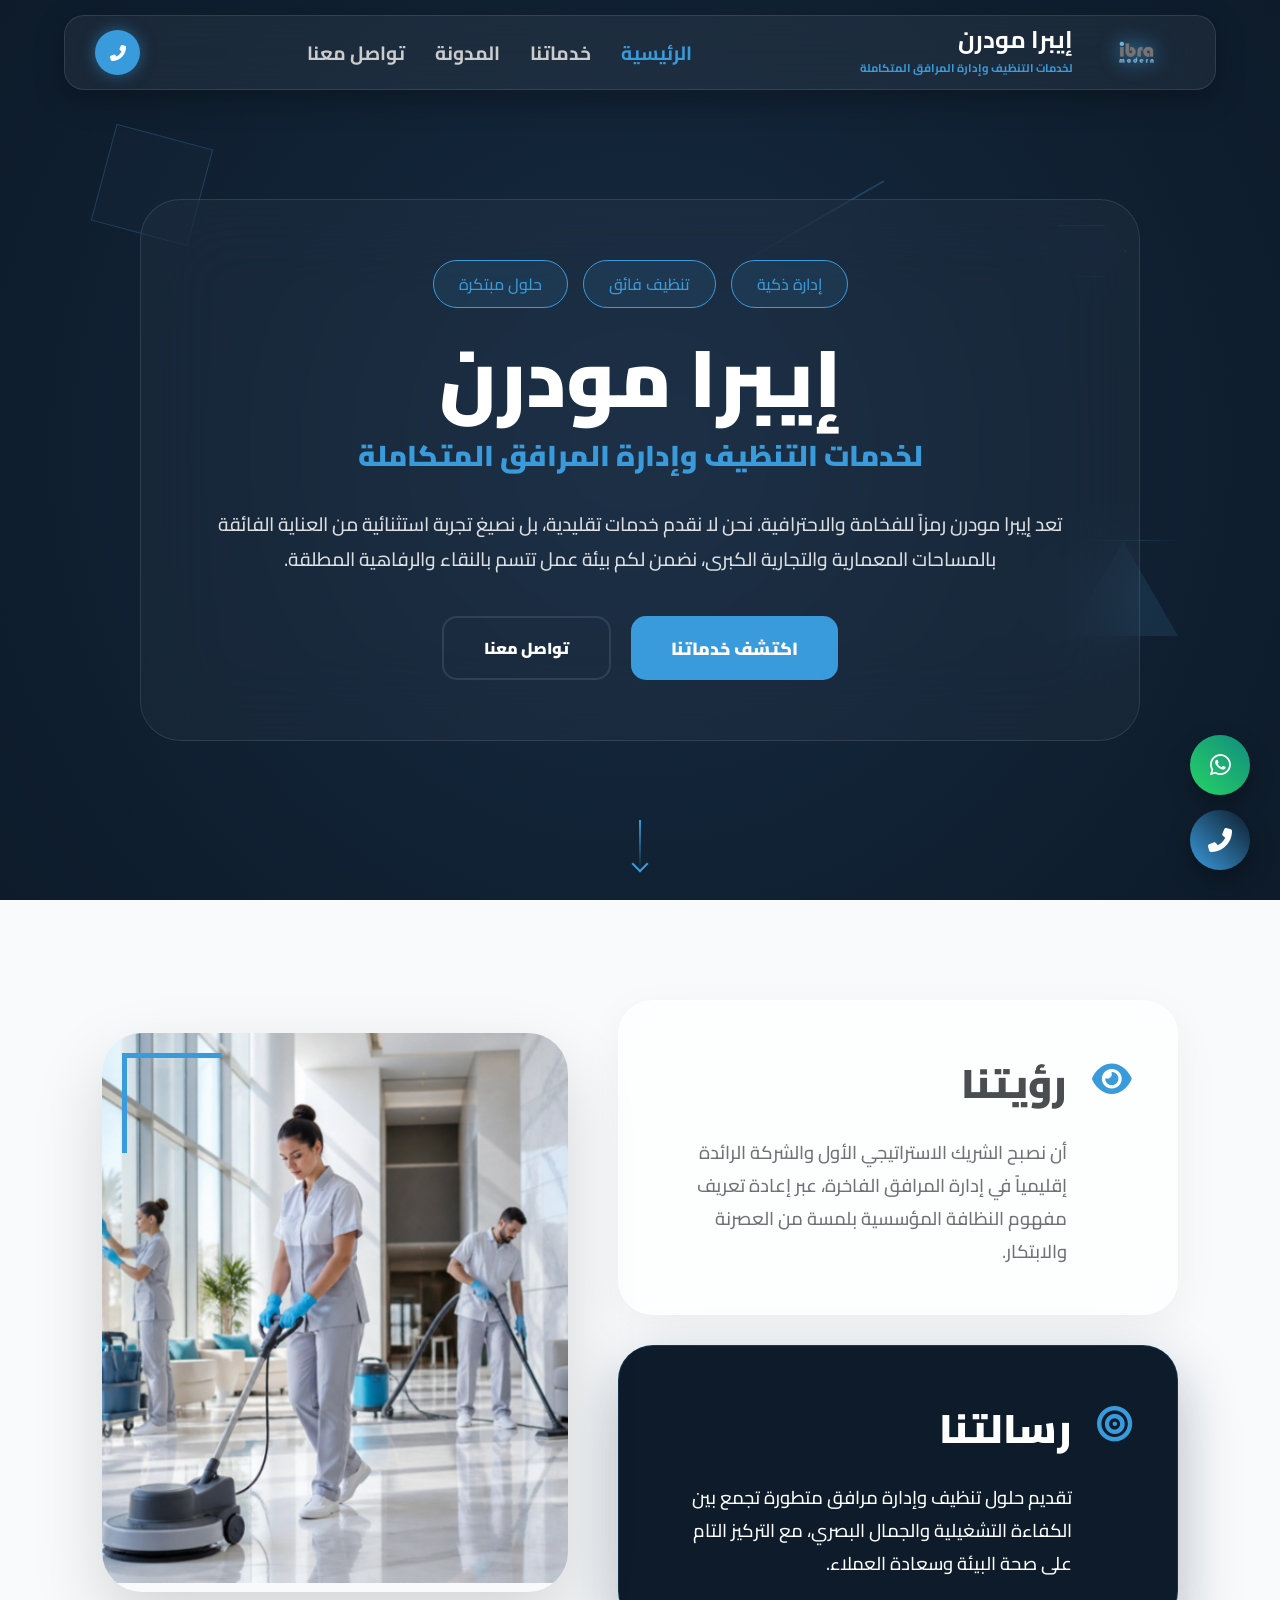
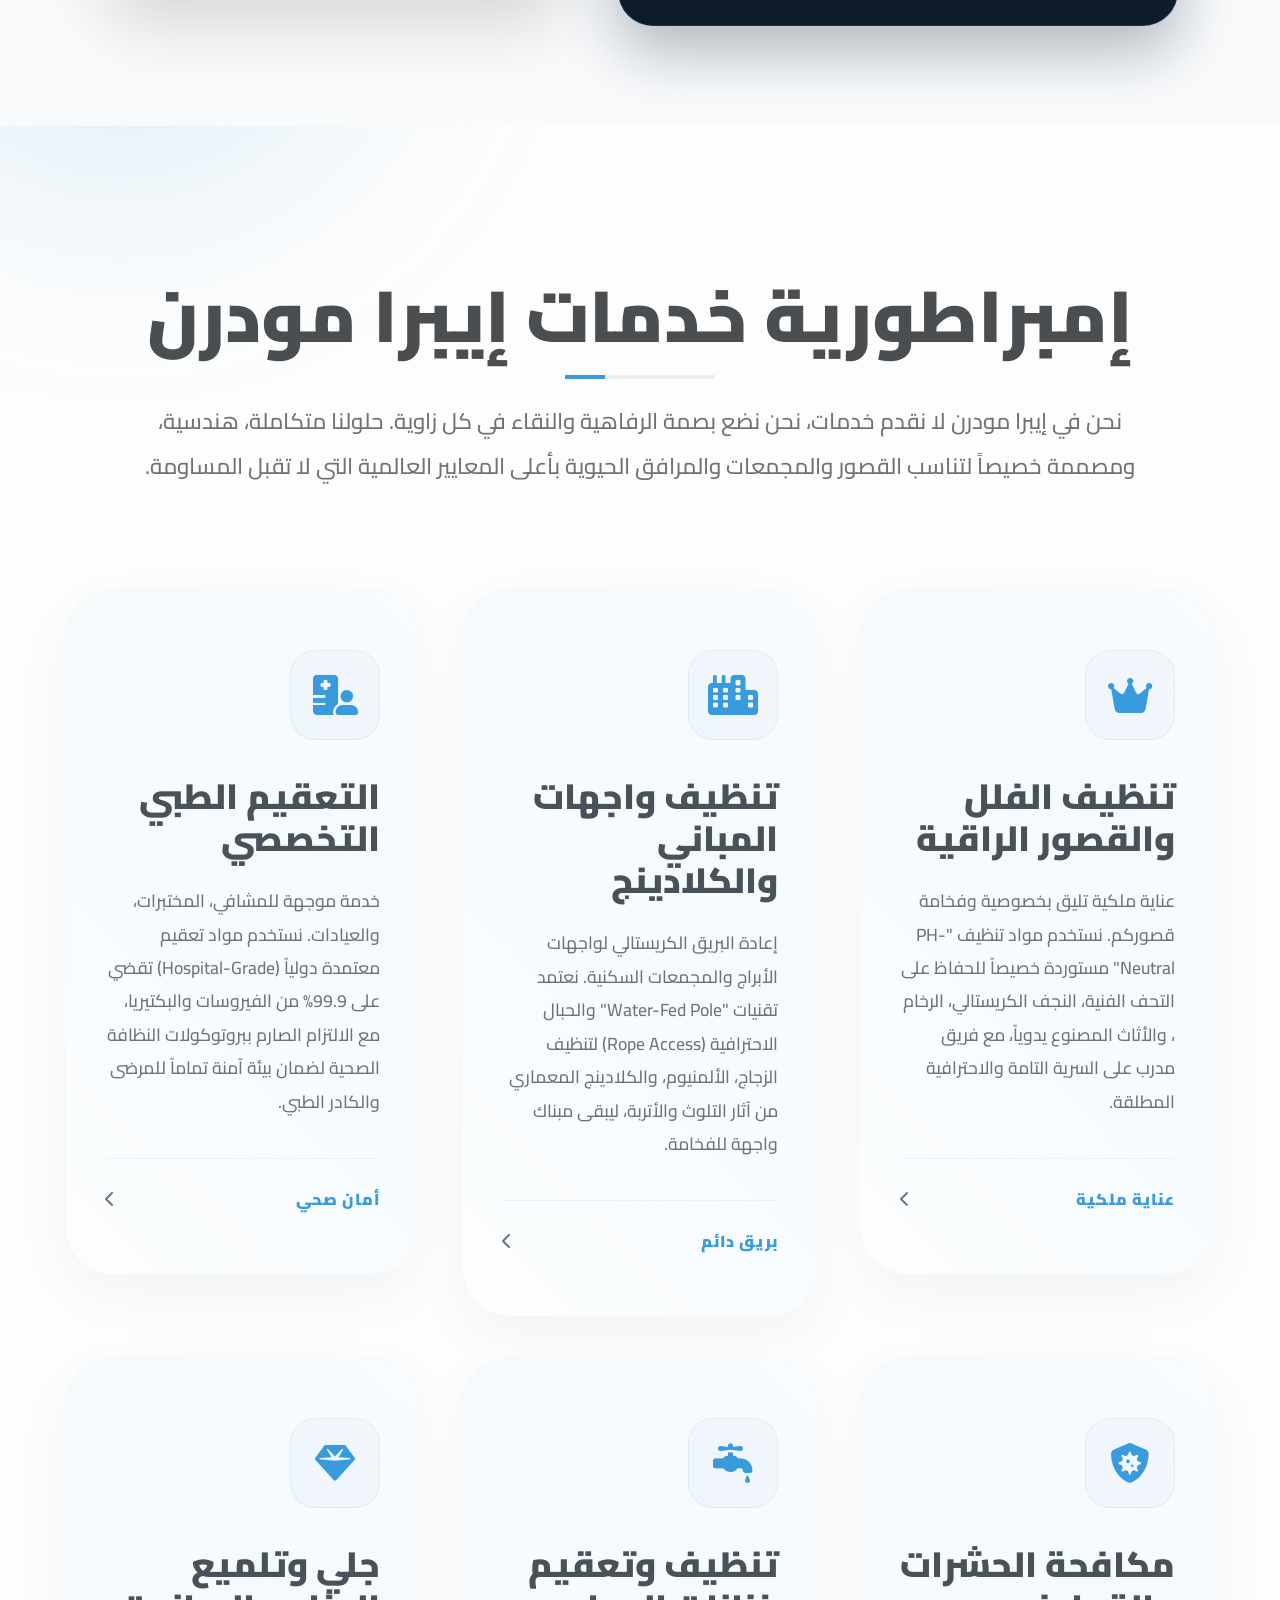
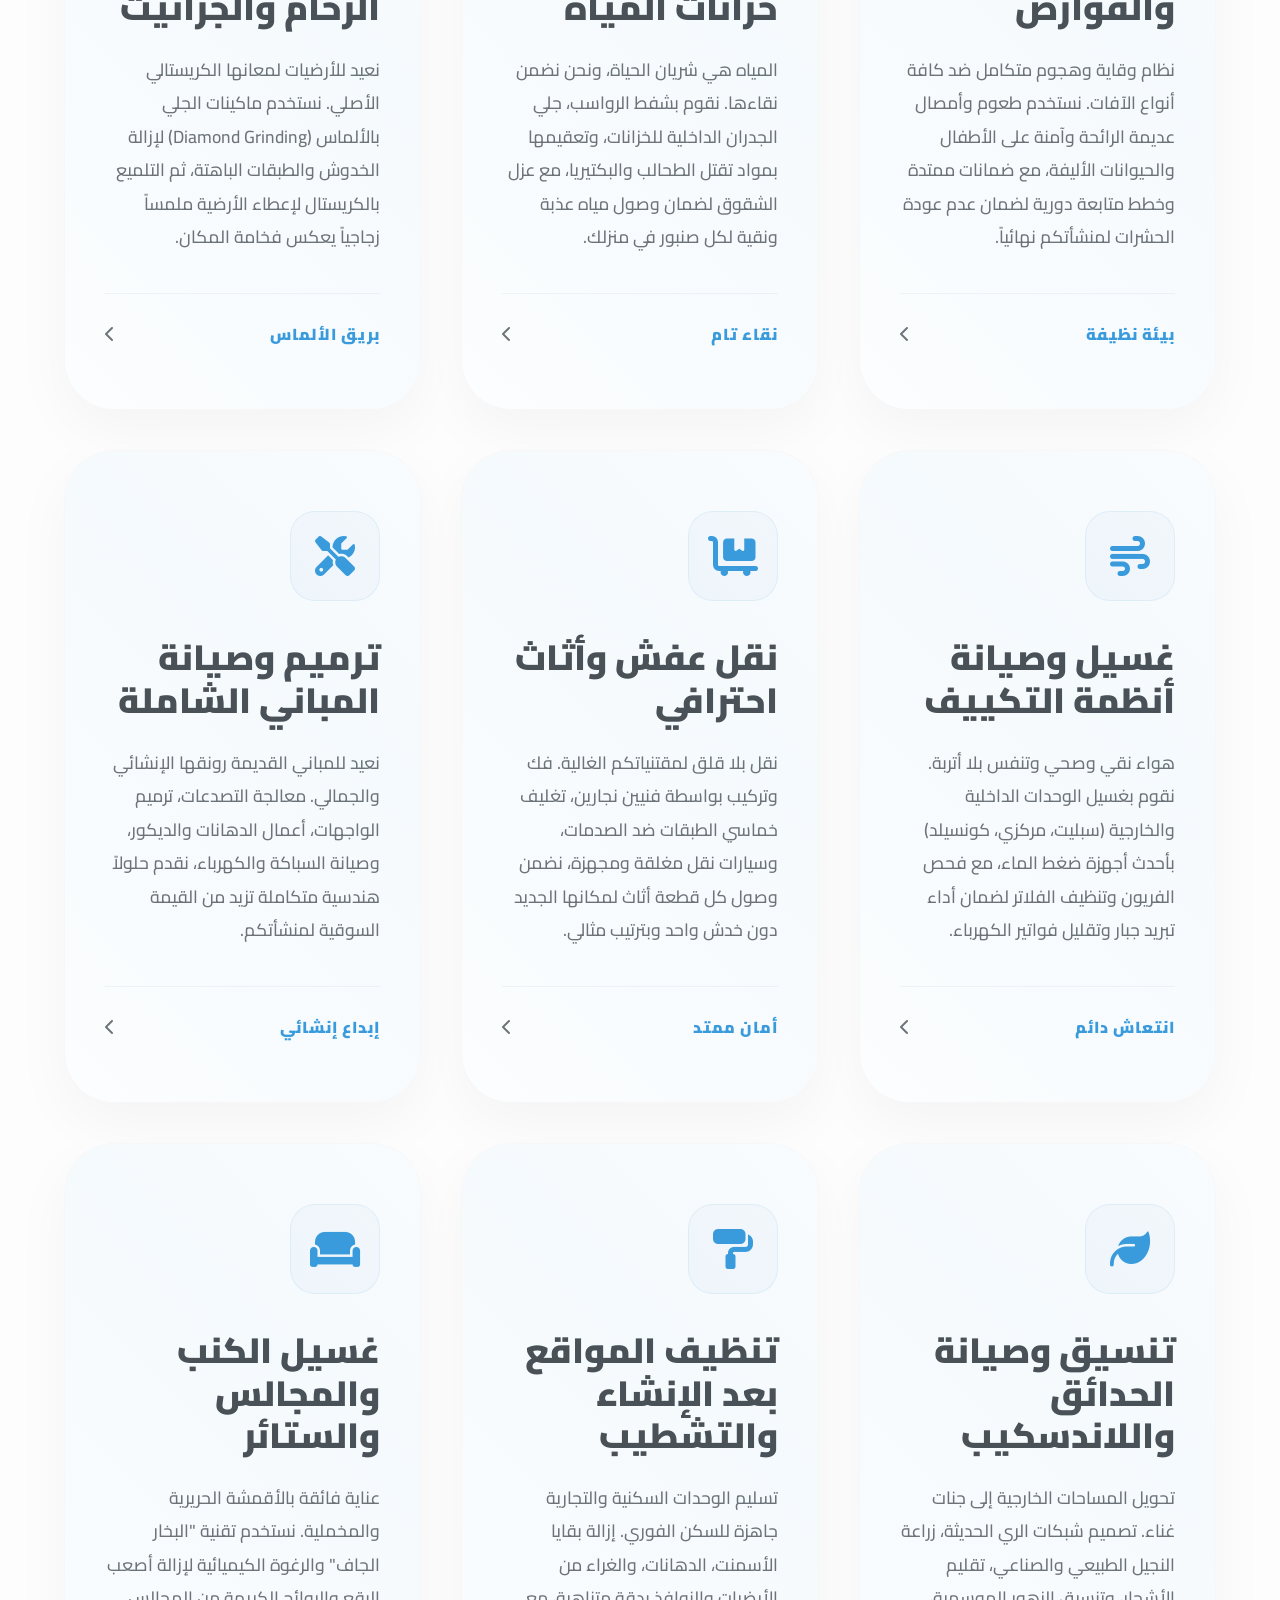
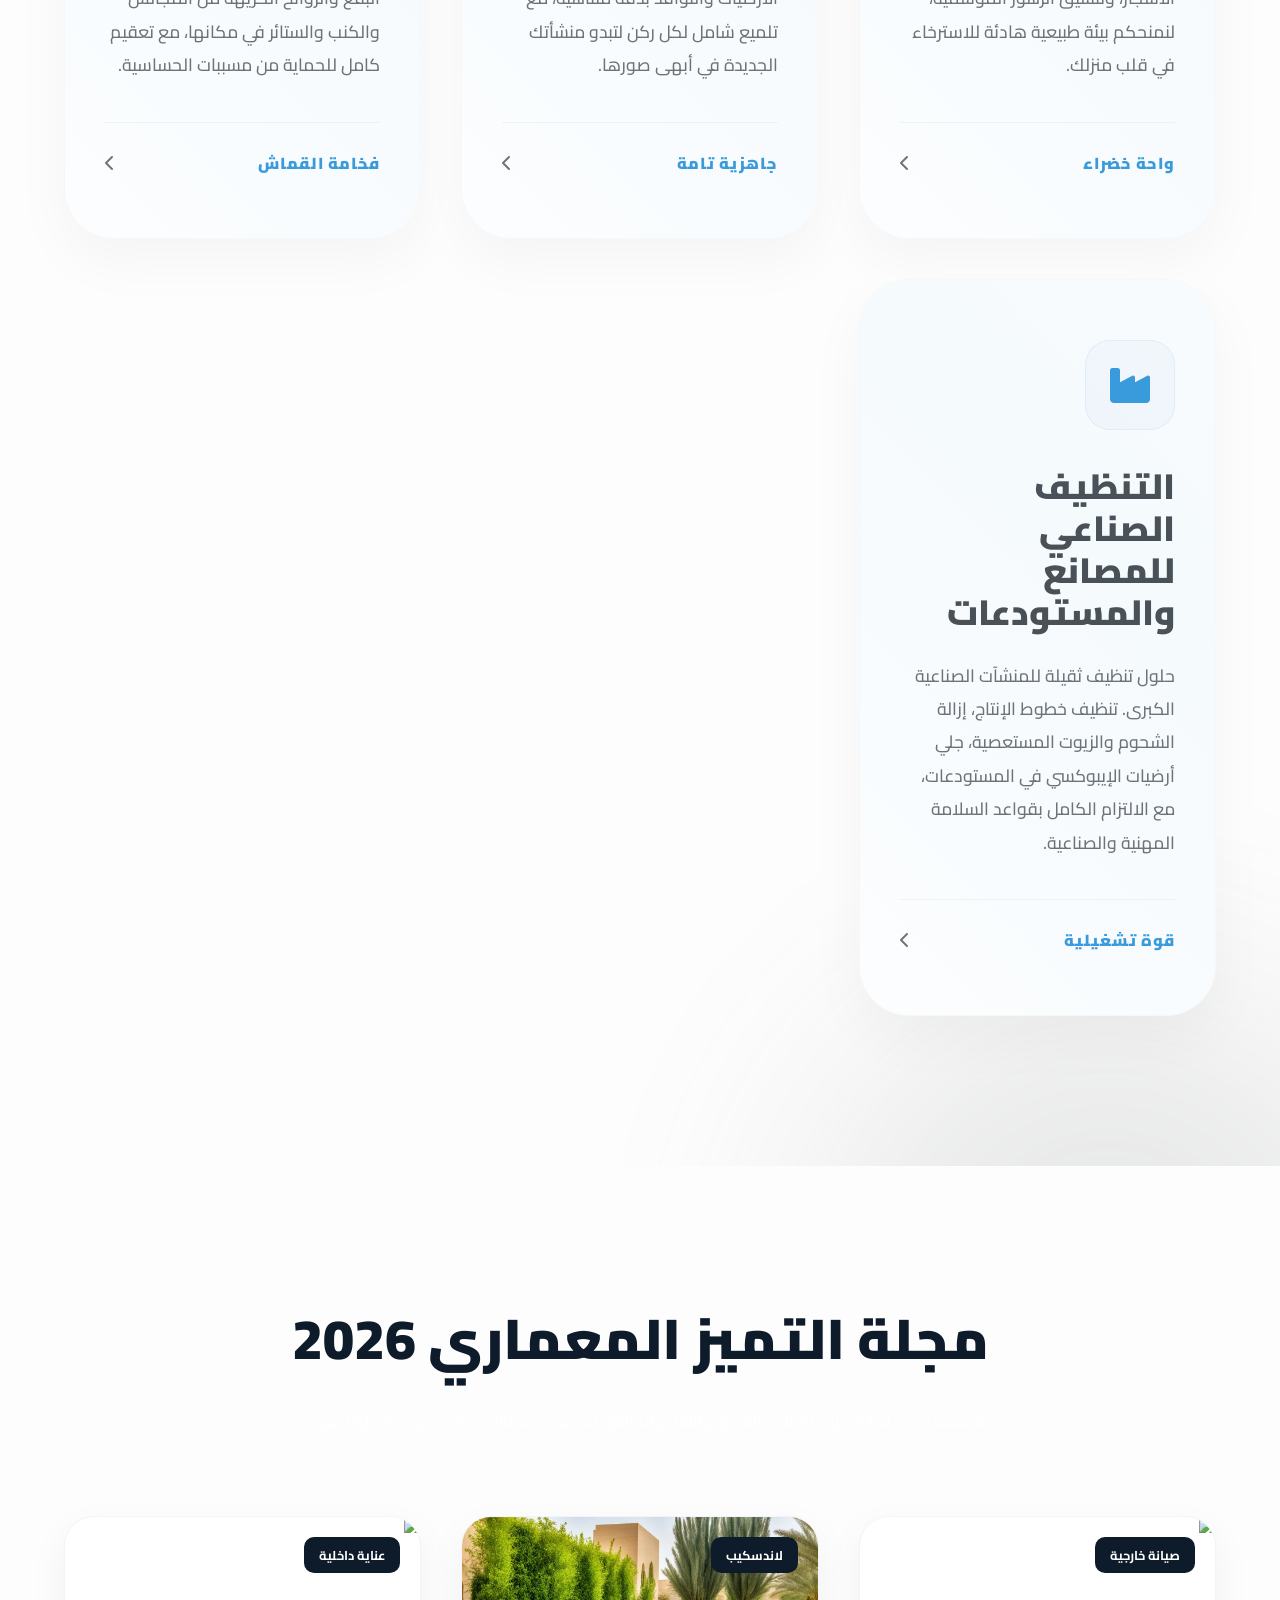
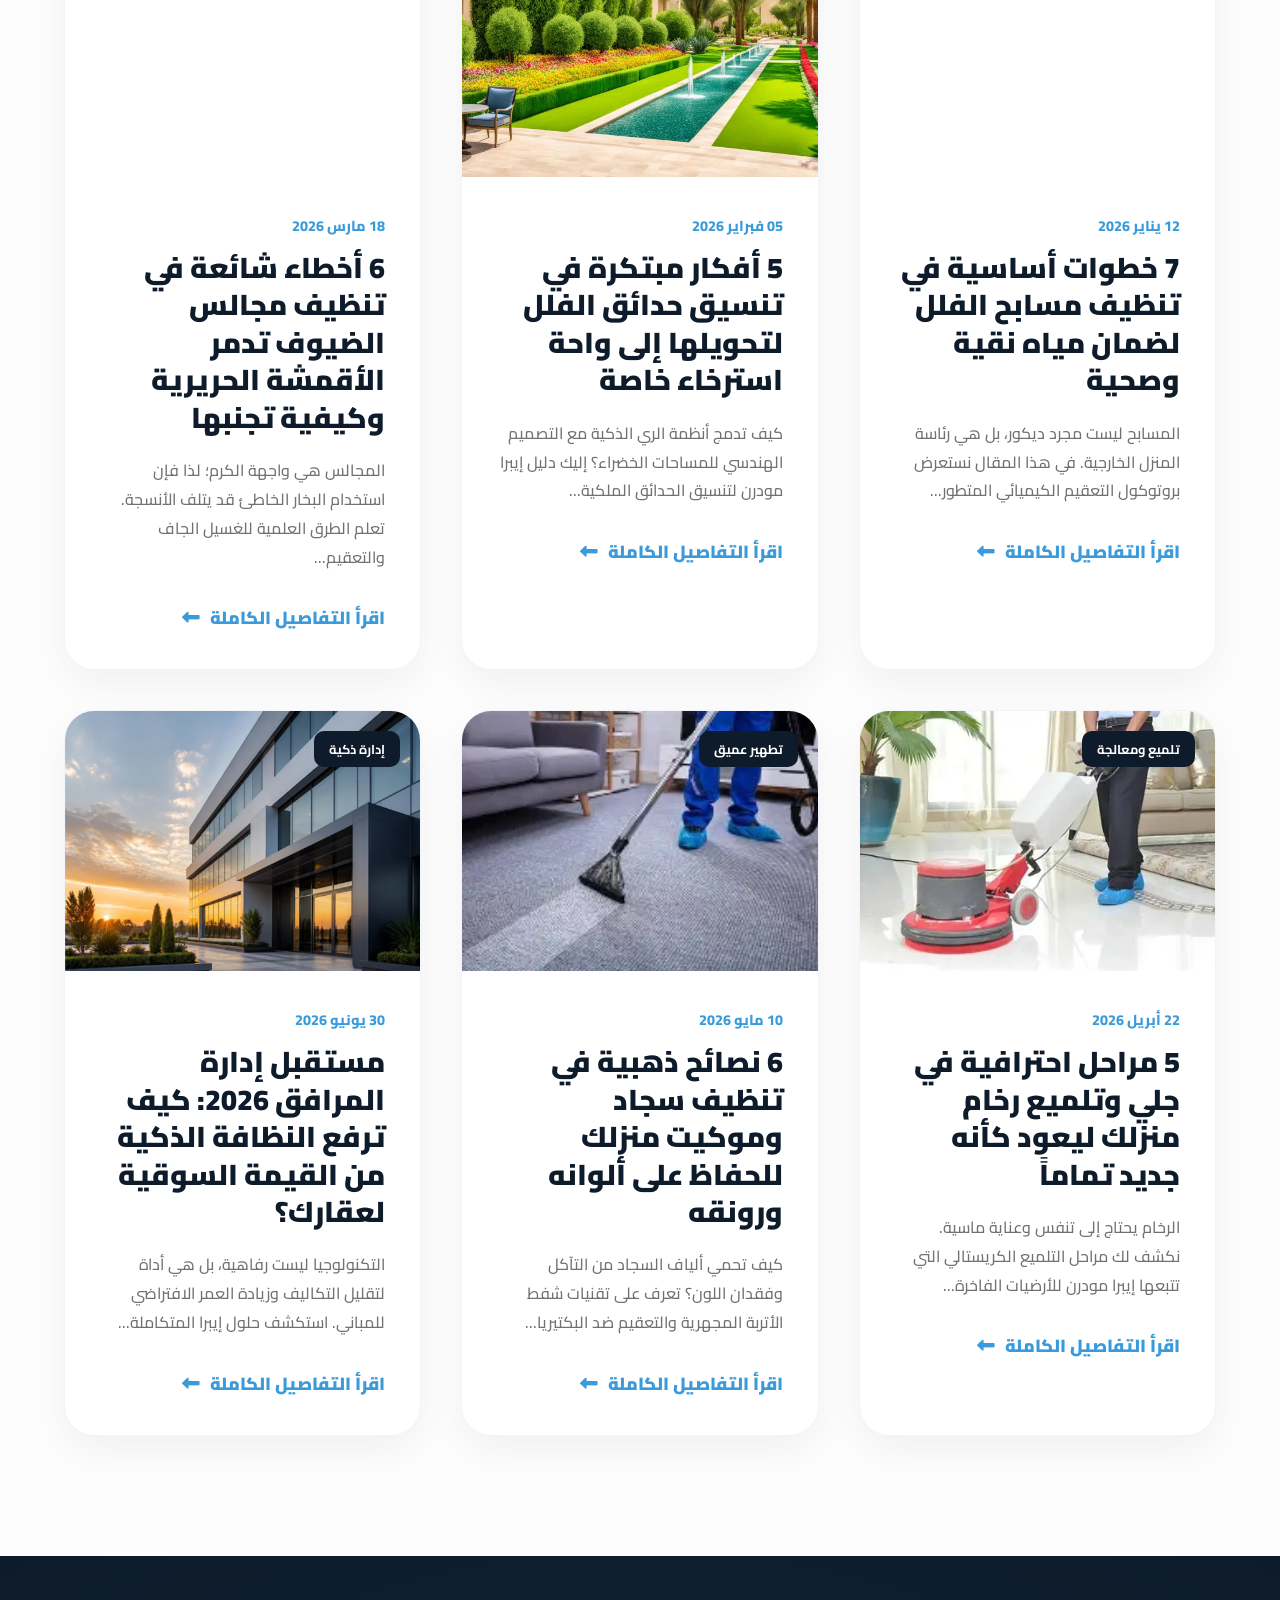
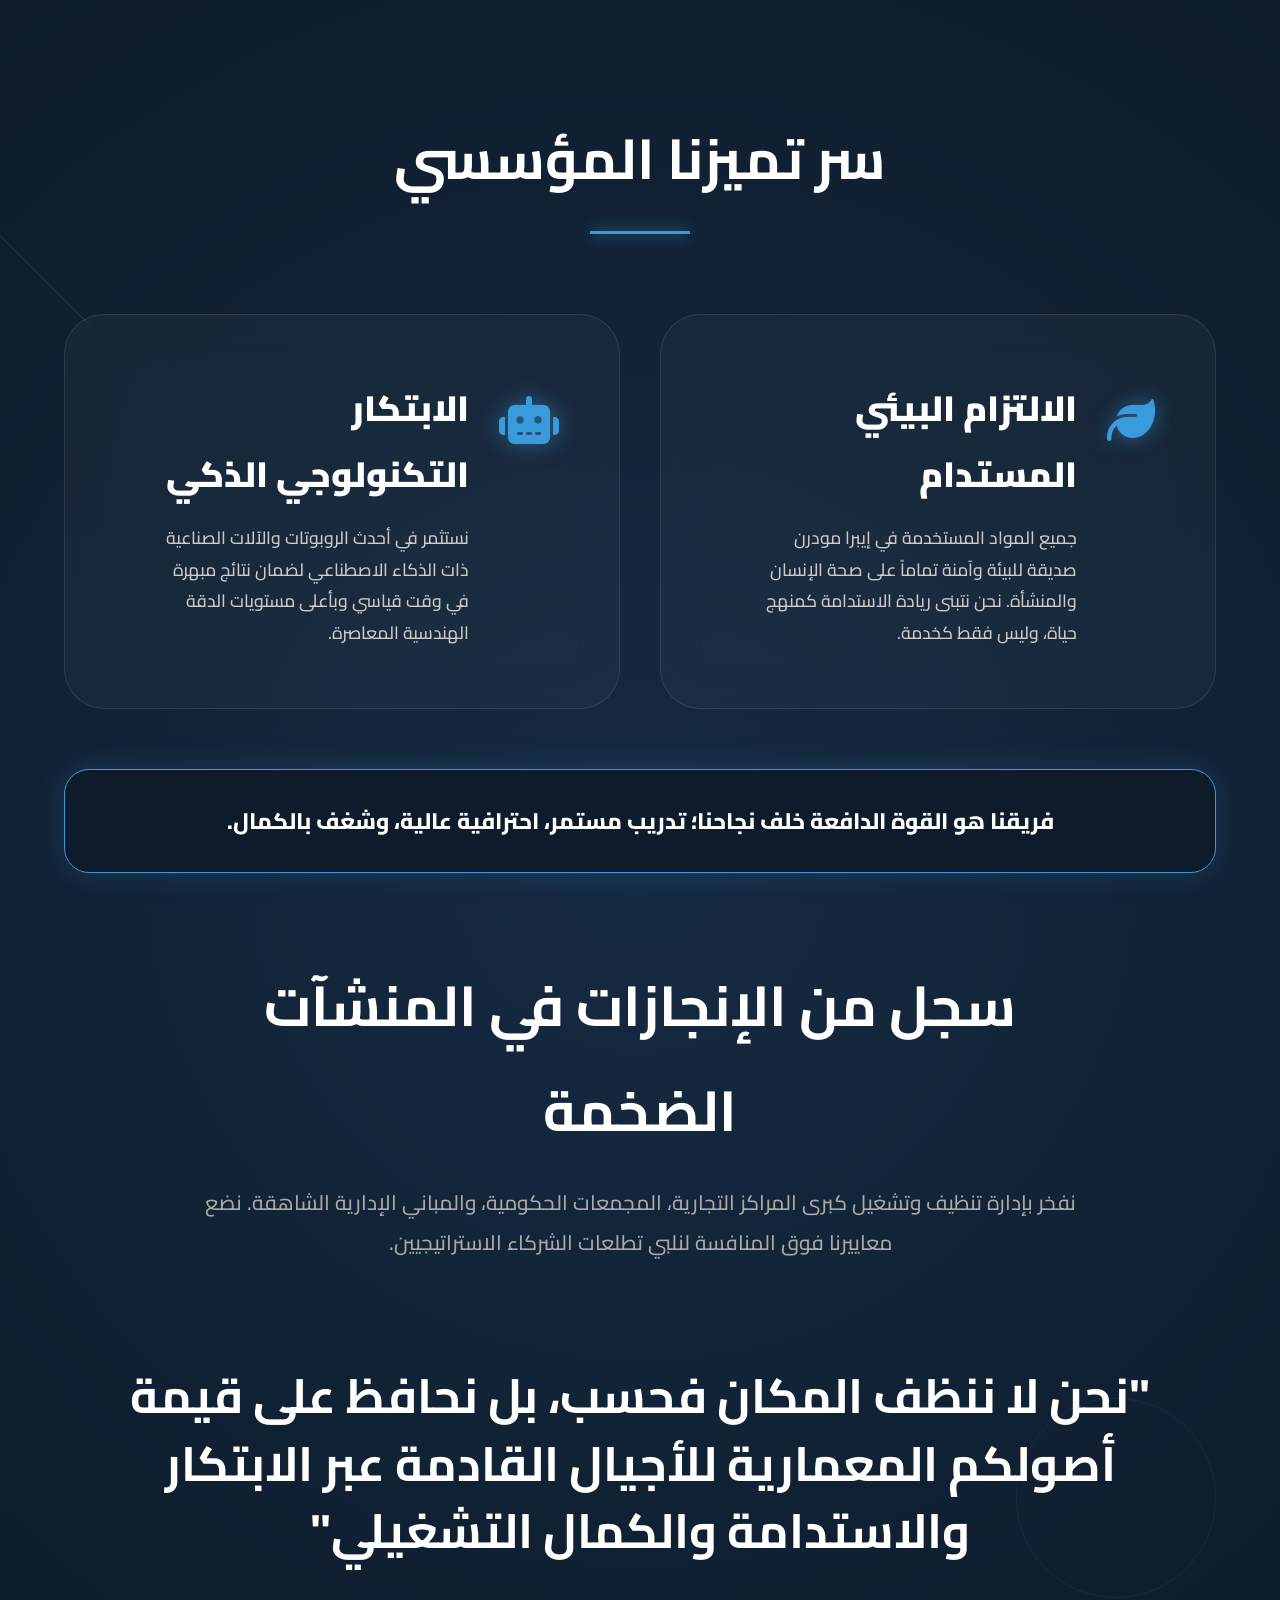
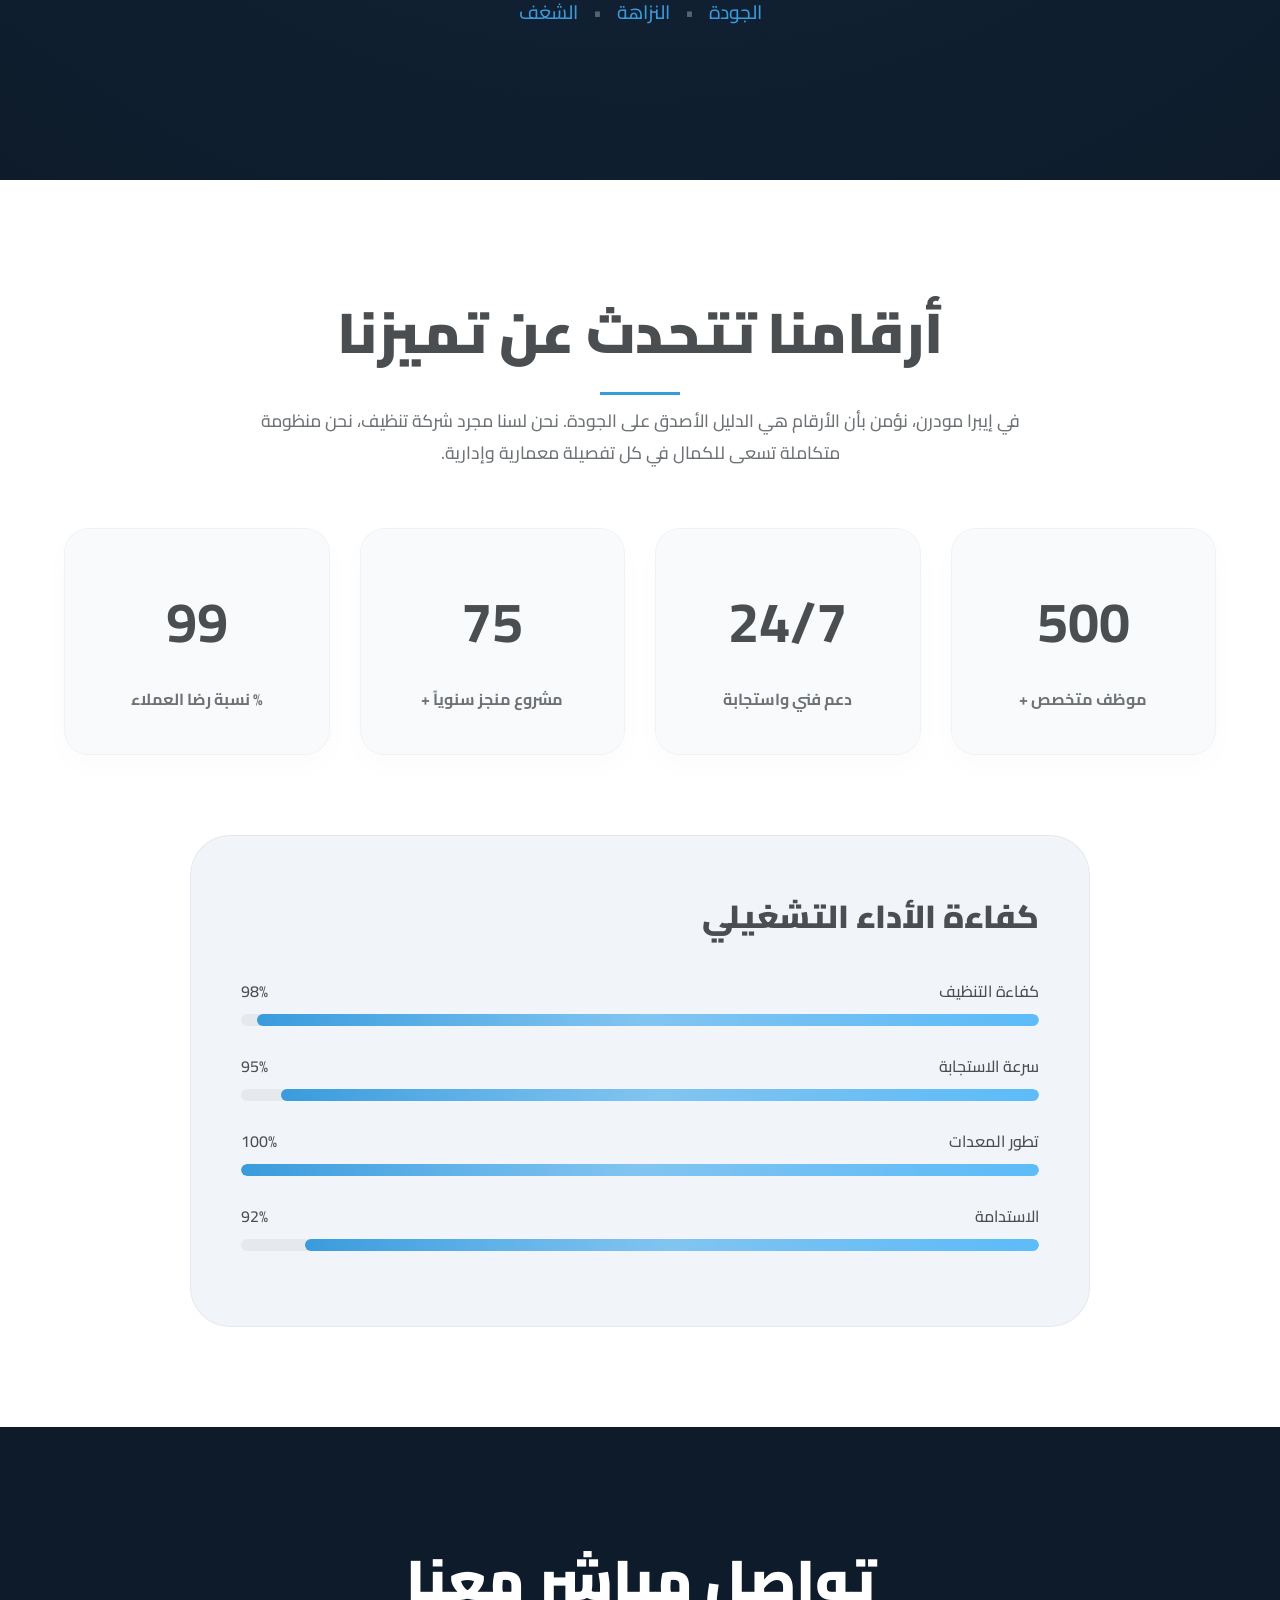
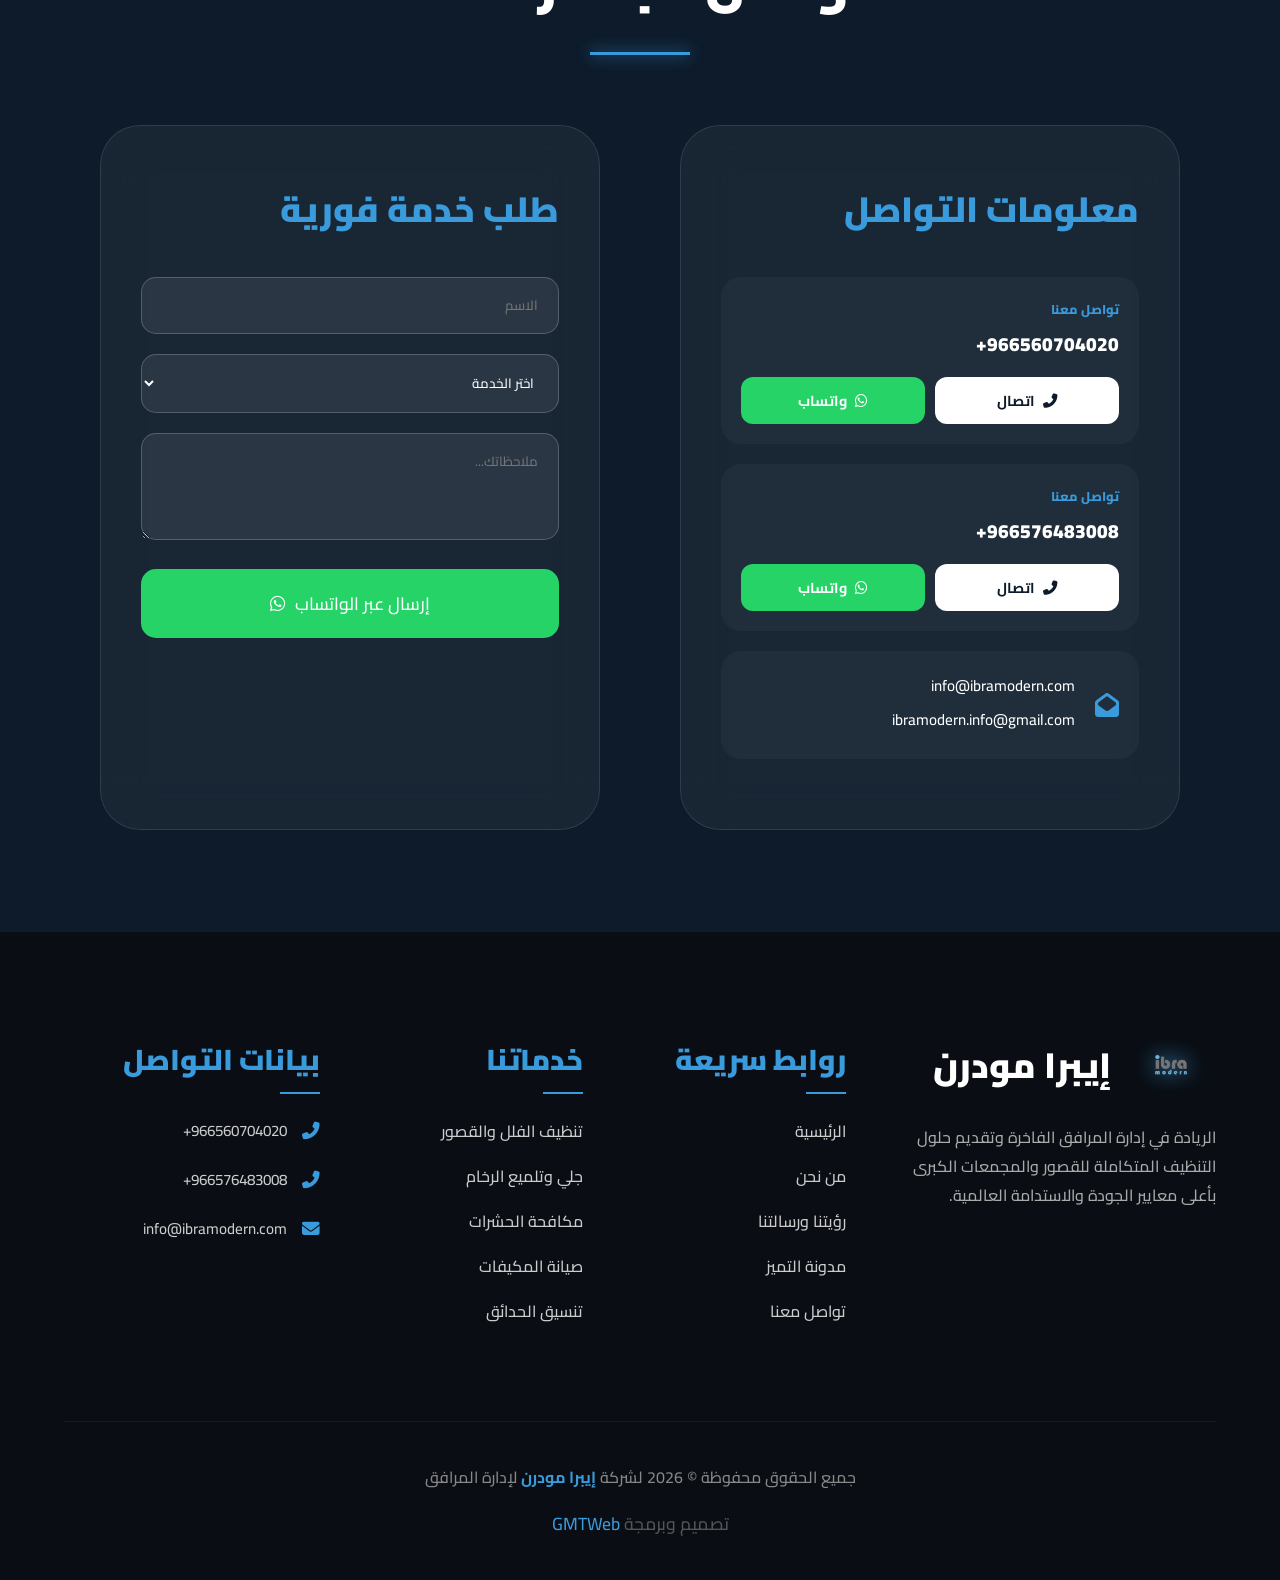
==== commit 5cbc27ad: "message" ====
--- a/index.html
+++ b/index.html
@@ -3,51 +3,41 @@
 <head>
     <meta charset="UTF-8">
     <meta name="viewport" content="width=device-width, initial-scale=1.0, maximum-scale=1.0, user-scalable=no">
-    <title>إيبرا مودرن | فخامة إدارة المرافق</title>
-    <!-- Google Fonts: Amiri & Cairo -->
-    <link href="https://fonts.googleapis.com/css2?family=Amiri:wght@400;700&family=Cairo:wght@400;600;900&display=swap" rel="stylesheet">
-    <!-- Font Awesome -->
+    <title>إيبرا مودرن | أفضل شركة تنظيف فلل وقصور وإدارة مرافق متكاملة</title>
+    <link href="https://fonts.googleapis.com/css2?family=Cairo:wght@200;400;600;700;900&display=swap" rel="stylesheet">
     <link rel="stylesheet" href="https://cdnjs.cloudflare.com/ajax/libs/font-awesome/6.4.0/css/all.min.css">
     <link rel="stylesheet" href="style.css">
 </head>
 <body>
-
-    <!-- الشاشة الافتتاحية (Splash Screen) باللوجو -->
 <div id="loader-screen">
     <div class="loader-content">
-        <!-- ضع مسار اللوجو الخاص بك هنا -->
-        <img src="images/WhatsApp_Image_2026-07-21_at_1.54.46_AM-removebg-preview.png" alt="إيبرا مودرن" class="splash-logo-img">
+        <img src="images/logo.png" alt="إيبرا مودرن" class="splash-logo-img">
         <div class="progress-container">
             <div class="progress-bar"></div>
         </div>
     </div>
 </div>
-    <!-- الخلفية الزرقاء الداكنة والأشكال الهندسية -->
 <div class="geo-background">
     <div class="geometric-shape g-cube"></div>
     <div class="geometric-shape g-triangle"></div>
     <div class="geometric-shape g-hexagon"></div>
     <div class="geometric-shape g-line"></div>
 </div>
-    <!-- الناف بار النحيف -->
-    <header id="site-header">
+<header id="site-header">
         <nav class="slim-nav">
             <div class="brand-box">
-                <img src="images/WhatsApp_Image_2026-07-21_at_1.54.46_AM-removebg-preview.png" alt="Logo" class="site-logo">
+                <img src="images/logo.png" alt="Logo" class="site-logo">
                 <div class="brand-titles">
                     <h1 class="main-name">إيبرا مودرن</h1>
                     <p class="sub-tagline">لخدمات التنظيف وإدارة المرافق المتكاملة</p>
                 </div>
             </div>
-
             <ul class="desktop-links">
                 <li class="active"><a href="#home">الرئيسية</a></li>
-                <li><a href="#about">من نحن</a></li>
                 <li><a href="#services">خدماتنا</a></li>
                 <li><a href="#blog"> المدونة</a></li>
                 <li><a href="#contact">تواصل معنا</a></li>
             </ul>
-
             <div class="nav-controls">
                 <a href="tel:+966560704020" class="quick-call-btn">
                     <i class="fas fa-phone-alt"></i>
@@ -58,10 +48,8 @@
                 </button>
             </div>
         </nav>
-    </header>
-
-    <!-- المنيو الجانبية (الهابطة من الأعلى - موبايل فقط) -->
-    <div class="top-side-menu" id="side-menu">
+</header>
+<div class="top-side-menu" id="side-menu">
         <div class="menu-backdrop"></div>
         <div class="menu-card">
             <div class="menu-close" id="close-menu">&times;</div>
@@ -77,13 +65,10 @@
                 <p>إيبرا مودرن © 2026</p>
             </div>
         </div>
-    </div>
-
-    <!-- سكشن الهيرو الرئيسي -->
-    <main class="hero-wrapper" id="home">
+</div>
+<main class="hero-wrapper" id="home">
         <div class="glass-geometric-frame">
             <div class="frame-inner">
-                <!-- الكبسولات المتحركة -->
                 <div class="status-pills">
                     <div class="pill-item"><span>إدارة ذكية</span></div>
                     <div class="pill-item"><span>تنظيف فائق</span></div>
@@ -96,89 +81,21 @@
                 <p class="hero-paragraph">
                     تعد إيبرا مودرن رمزاً للفخامة والاحترافية. نحن لا نقدم خدمات تقليدية، بل نصيغ تجربة استثنائية من العناية الفائقة بالمساحات المعمارية والتجارية الكبرى، نضمن لكم بيئة عمل تتسم بالنقاء والرفاهية المطلقة.
                 </p>
-
                 <div class="hero-actions">
-                    <button class="btn-primary">اكتشف خدماتنا</button>
-                    <button class="btn-outline">تواصل معنا</button>
-                </div>
-            </div>
-            <!-- تأثيرات إضاءة البوكس -->
+    <a href="#services" class="btn-primary">اكتشف خدماتنا</a>
+        <a href="#contact" class="btn-outline">تواصل معنا</a>
+</div>
+            </div>
             <div class="glow-corner g1"></div>
             <div class="glow-corner g2"></div>
         </div>
-
-        <!-- سهم الآيفون النحيف -->
         <div class="iphone-scroll-indicator">
             <div class="stick-line"></div>
         </div>
-    </main>
-    <!-- سكشن من نحن والاحترافية -->
-<section id="about" class="about-section">
-    <div class="container">
-        <!-- النص التعريفي -->
-        <div class="about-header">
-            <h2 class="section-title">أرقامنا تتحدث عن تميزنا</h2>
-            <p class="section-desc">
-                في إيبرا مودرن، نؤمن بأن الأرقام هي الدليل الأصدق على الجودة. نحن لسنا مجرد شركة تنظيف، نحن منظومة متكاملة تسعى للكمال في كل تفصيلة معمارية وإدارية.
-            </p>
-        </div>
-
-        <!-- شبكة الإحصائيات (Stats Grid) -->
-        <div class="stats-grid">
-            <div class="stat-card">
-                <div class="stat-number" data-target="500">0</div>
-                <div class="stat-label">موظف متخصص +</div>
-            </div>
-            <div class="stat-card">
-                <div class="stat-number-text">24/7</div>
-                <div class="stat-label">دعم فني واستجابة</div>
-            </div>
-            <div class="stat-card">
-                <div class="stat-number" data-target="75">0</div>
-                <div class="stat-label">مشروع منجز سنوياً +</div>
-            </div>
-            <div class="stat-card">
-                <div class="stat-number" data-target="99">0</div>
-                <div class="stat-label">% نسبة رضا العملاء</div>
-            </div>
-        </div>
-
-        <!-- الخطوط البيانية (Performance Bars) -->
-        <div class="performance-wrapper">
-            <div class="performance-content">
-                <h3 class="perf-title">كفاءة الأداء التشغيلي</h3>
-                
-                <div class="bar-group">
-                    <div class="bar-info"><span>كفاءة التنظيف</span><span class="pct">98%</span></div>
-                    <div class="bar-bg"><div class="bar-fill" style="--w:98%;"></div></div>
-                </div>
-
-                <div class="bar-group">
-                    <div class="bar-info"><span>سرعة الاستجابة</span><span class="pct">95%</span></div>
-                    <div class="bar-bg"><div class="bar-fill" style="--w:95%;"></div></div>
-                </div>
-
-                <div class="bar-group">
-                    <div class="bar-info"><span>تطور المعدات</span><span class="pct">100%</span></div>
-                    <div class="bar-bg"><div class="bar-fill" style="--w:100%;"></div></div>
-                </div>
-
-                <div class="bar-group">
-                    <div class="bar-info"><span>الاستدامة</span><span class="pct">92%</span></div>
-                    <div class="bar-bg"><div class="bar-fill" style="--w:92%;"></div></div>
-                </div>
-            </div>
-        </div>
-    </div>
-</section>
-<!-- سكشن الرؤية والرسالة -->
+</main>
 <section id="vision" class="vision-mission-section">
     <div class="vision-wrapper">
-        
-        <!-- الجانب الأيمن: الكروت النصية -->
         <div class="vision-text-side">
-            
-            <!-- كرت الرؤية (ستايل زجاجي فاتح) -->
             <div class="v-card light-glass animate-left">
                 <div class="v-card-icon"><i class="fas fa-eye"></i></div>
                 <div class="v-card-body">
@@ -188,8 +105,6 @@
                     </p>
                 </div>
             </div>
-
-            <!-- كرت الرسالة (ستايل داكن فخم) -->
             <div class="v-card dark-navy animate-left delay-v">
                 <div class="v-card-icon"><i class="fas fa-bullseye"></i></div>
                 <div class="v-card-body">
@@ -199,18 +114,13 @@
                     </p>
                 </div>
             </div>
-
-        </div>
-
-        <!-- الجانب الأيسر: الصورة الاستراتيجية -->
+        </div>
         <div class="vision-image-side animate-right">
             <div class="image-frame">
                 <img src="images/image.png" alt="معدات متطورة" class="strat-img">
-                <!-- تأثيرات هندسية فوق الصورة -->
                 <div class="img-overlay-box"></div>
             </div>
         </div>
-
     </div>
 </section>
 <section id="services" class="ultra-luxury-services">
@@ -235,7 +145,7 @@
                         <div class="s-icon-box"><i class="fas fa-crown"></i></div>
                         <h3 class="s-title-amiri">تنظيف الفلل والقصور الراقية</h3>
                         <p class="s-detailed-text">
-                            عناية ملكية تليق بخصوصية وفخامة قصوركم. نستخدم مواد تنظيف "PH-Neutral" مستوردة خصيصاً للحفاظ على التحف الفنية، النجف الكريستالي، الرخام الإيطالي، والأثاث المصنوع يدوياً، مع فريق مدرب على السرية التامة والاحترافية المطلقة.
+                            عناية ملكية تليق بخصوصية وفخامة قصوركم. نستخدم مواد تنظيف "PH-Neutral" مستوردة خصيصاً للحفاظ على التحف الفنية، النجف الكريستالي، الرخام ، والأثاث المصنوع يدوياً، مع فريق مدرب على السرية التامة والاحترافية المطلقة.
                         </p>
                         <div class="card-footer"><span>عناية ملكية</span><i class="fas fa-chevron-left"></i></div>
                     </div>
@@ -295,7 +205,7 @@
                         <div class="s-icon-box"><i class="fas fa-gem"></i></div>
                         <h3 class="s-title-amiri">جلي وتلميع الرخام والجرانيت</h3>
                         <p class="s-detailed-text">
-                            نعيد للأرضيات لمعانها الكريستالي الأصلي. نستخدم ماكينات الجلي بالألماس (Diamond Grinding) لإزالة الخدوش والطبقات الباهتة، ثم التلميع بالكريستال الإيطالي لإعطاء الأرضية ملمساً زجاجياً يعكس فخامة المكان.
+                            نعيد للأرضيات لمعانها الكريستالي الأصلي. نستخدم ماكينات الجلي بالألماس (Diamond Grinding) لإزالة الخدوش والطبقات الباهتة، ثم التلميع بالكريستال  لإعطاء الأرضية ملمساً زجاجياً يعكس فخامة المكان.
                         </p>
                         <div class="card-footer"><span>بريق الألماس</span><i class="fas fa-chevron-left"></i></div>
                     </div>
@@ -533,8 +443,60 @@
 
     </div>
 </section>
+<section id="about" class="about-section">
+    <div class="container">
+        <div class="about-header">
+            <h2 class="section-title">أرقامنا تتحدث عن تميزنا</h2>
+            <p class="section-desc">
+                في إيبرا مودرن، نؤمن بأن الأرقام هي الدليل الأصدق على الجودة. نحن لسنا مجرد شركة تنظيف، نحن منظومة متكاملة تسعى للكمال في كل تفصيلة معمارية وإدارية.
+            </p>
+        </div>
+        <div class="stats-grid">
+            <div class="stat-card">
+                <div class="stat-number" data-target="500">0</div>
+                <div class="stat-label">موظف متخصص +</div>
+            </div>
+            <div class="stat-card">
+                <div class="stat-number-text">24/7</div>
+                <div class="stat-label">دعم فني واستجابة</div>
+            </div>
+            <div class="stat-card">
+                <div class="stat-number" data-target="75">0</div>
+                <div class="stat-label">مشروع منجز سنوياً +</div>
+            </div>
+            <div class="stat-card">
+                <div class="stat-number" data-target="99">0</div>
+                <div class="stat-label">% نسبة رضا العملاء</div>
+            </div>
+        </div>
+        <div class="performance-wrapper">
+            <div class="performance-content">
+                <h3 class="perf-title">كفاءة الأداء التشغيلي</h3>
+                
+                <div class="bar-group">
+                    <div class="bar-info"><span>كفاءة التنظيف</span><span class="pct">98%</span></div>
+                    <div class="bar-bg"><div class="bar-fill" style="--w:98%;"></div></div>
+                </div>
+
+                <div class="bar-group">
+                    <div class="bar-info"><span>سرعة الاستجابة</span><span class="pct">95%</span></div>
+                    <div class="bar-bg"><div class="bar-fill" style="--w:95%;"></div></div>
+                </div>
+
+                <div class="bar-group">
+                    <div class="bar-info"><span>تطور المعدات</span><span class="pct">100%</span></div>
+                    <div class="bar-bg"><div class="bar-fill" style="--w:100%;"></div></div>
+                </div>
+
+                <div class="bar-group">
+                    <div class="bar-info"><span>الاستدامة</span><span class="pct">92%</span></div>
+                    <div class="bar-bg"><div class="bar-fill" style="--w:92%;"></div></div>
+                </div>
+            </div>
+        </div>
+    </div>
+</section>
 <section id="contact" class="the-final-contact">
-    <!-- حل مشكلة الصورة: وضعناها هنا مباشرة لضمان قراءة المسار -->
     <div class="contact-fixed-bg" style="background-image: url('images/contact.png');"></div>
     <div class="contact-dark-shield"></div>
 
@@ -545,12 +507,9 @@
         </div>
 
         <div class="luxury-contact-grid">
-            
-            <!-- الكرت الأول: بيانات التواصل المباشر -->
             <div class="contact-glass-panel">
                 <h3 class="amiri-font">معلومات التواصل</h3>
                 <div class="contact-rows">
-                    <!-- الرقم الأول -->
                     <div class="contact-row-box">
                         <div class="row-text">
                             <span class="row-label">تواصل معنا </span>
@@ -561,7 +520,6 @@
                             <a href="https://wa.me/966560704020" target="_blank" class="row-btn wa-btn"><i class="fab fa-whatsapp"></i> واتساب</a>
                         </div>
                     </div>
-                    <!-- الرقم الثاني -->
                     <div class="contact-row-box">
                         <div class="row-text">
                             <span class="row-label">تواصل معنا </span>
@@ -572,18 +530,15 @@
                             <a href="https://wa.me/966576483008" target="_blank" class="row-btn wa-btn"><i class="fab fa-whatsapp"></i> واتساب</a>
                         </div>
                     </div>
-                    <!-- الايميلات -->
                     <div class="contact-row-box email-only">
                         <i class="fas fa-envelope-open"></i>
                         <div class="email-stack">
-                            <a href="mailto:info@ebramodern.com">info@ebramodern.com</a>
+                            <a href="mailto:info@ibramodern.com">info@ibramodern.com</a>
                             <a href="mailto:ibramodern.info@gmail.com">ibramodern.info@gmail.com</a>
                         </div>
                     </div>
                 </div>
             </div>
-
-            <!-- الكرت الثاني: فورم الواتساب -->
             <div class="contact-glass-panel">
                 <h3 class="amiri-font">طلب خدمة فورية</h3>
                 <form id="finalWaForm" class="contact-form-luxury">
@@ -606,15 +561,12 @@
         </div>
     </div>
 </section>
-<!-- الفوتر الملكي - ختام الفخامة -->
 <footer class="main-footer">
     <div class="container">
         <div class="footer-grid">
-            
-            <!-- العمود الأول: الهوية -->
             <div class="footer-col identity">
                 <div class="footer-logo">
-                    <img src="images/WhatsApp_Image_2026-07-21_at_1.54.46_AM-removebg-preview.png" alt="Logo">
+                    <img src="images/logo.png" alt="Logo">
                     <h2 class="amiri-font">إيبرا مودرن</h2>
                 </div>
                 <p class="footer-desc">
@@ -622,8 +574,6 @@
                 </p>
                 
             </div>
-
-            <!-- العمود الثاني: روابط سريعة -->
             <div class="footer-col">
                 <h3 class="amiri-font">روابط سريعة</h3>
                 <ul class="footer-links">
@@ -634,8 +584,6 @@
                     <li><a href="#contact">تواصل معنا</a></li>
                 </ul>
             </div>
-
-            <!-- العمود الثالث: خدماتنا -->
             <div class="footer-col">
                 <h3 class="amiri-font">خدماتنا</h3>
                 <ul class="footer-links">
@@ -646,21 +594,15 @@
                     <li><a href="#services">تنسيق الحدائق</a></li>
                 </ul>
             </div>
-
-            <!-- العمود الرابع: بيانات التواصل -->
             <div class="footer-col">
                 <h3 class="amiri-font">بيانات التواصل</h3>
                 <ul class="footer-info">
-                    <li><i class="fas fa-map-marker-alt"></i> الرياض، حي النرجس</li>
                     <li><i class="fas fa-phone-alt"></i> 966560704020+</li>
                     <li><i class="fas fa-phone-alt"></i> 966576483008+</li>
-                    <li><i class="fas fa-envelope"></i> info@ebramodern.com</li>
+                    <li><i class="fas fa-envelope"></i> info@ibramodern.com</li>
                 </ul>
             </div>
-
-        </div>
-
-        <!-- حقوق الملكية والبرمجة -->
+        </div>
         <div class="footer-bottom">
             <div class="copyright">
                 <p>جميع الحقوق محفوظة © 2026 لشركة <span class="blue-text">إيبرا مودرن</span> لإدارة المرافق</p>
@@ -671,15 +613,11 @@
         </div>
     </div>
 </footer>
-<!-- الأزرار العائمة للتواصل السريع -->
 <div class="floating-contact-container">
-    <!-- زر الواتساب العائم -->
     <a href="https://wa.me/966560704020" class="float-action-btn whatsapp-float" target="_blank" title="تواصل عبر الواتساب">
         <i class="fab fa-whatsapp"></i>
         <span class="btn-label">واتساب</span>
     </a>
-
-    <!-- زر الاتصال العائم -->
     <a href="tel:+966560704020" class="float-action-btn call-float" title="اتصال هاتفي">
         <i class="fas fa-phone-alt"></i>
         <span class="btn-label">اتصال</span>
--- a/style.css
+++ b/style.css
@@ -1,10 +1,8 @@
-/* --- الألوان والخطوط --- */
 :root {
     --p-blue: #3A9BDC;
     --d-grey: #4A4E51;
     --l-grey: #6E7275;
     --bg: #0a0e14;
-    --font-amiri: 'Amiri', serif;
     --font-cairo: 'Cairo', sans-serif;
     --glass: rgba(255, 255, 255, 0.03);
     --border: rgba(255, 255, 255, 0.1);
@@ -18,8 +16,6 @@
     overflow-x: hidden;
     font-family: var(--font-cairo);
 }
-
-/* --- Loader --- */
 #loader-screen {
     position: fixed; inset: 0; background: #000; z-index: 9999;
     display: flex; justify-content: center; align-items: center;
@@ -29,16 +25,12 @@
 .progress-container { width: 150px; height: 2px; background: rgba(255,255,255,0.1); margin-top: 15px; position: relative; overflow: hidden; }
 .progress-bar { width: 100%; height: 100%; background: var(--p-blue); position: absolute; left: -100%; animation: load 2s infinite; }
 @keyframes load { to { left: 100%; } }
-
-/* --- Animated Mesh Background --- */
 .geo-background { position: fixed; inset: 0; z-index: -1; overflow: hidden; }
 .mesh-shape { position: absolute; border: 1px solid rgba(58, 155, 220, 0.15); animation: meshMove 20s infinite alternate linear; }
 .s1 { width: 400px; height: 400px; top: -10%; left: -10%; border-radius: 38% 62% 63% 37% / 41% 44% 56% 59%; }
 .s2 { width: 300px; height: 300px; bottom: 10%; right: 5%; border-radius: 50%; border-color: rgba(110, 114, 117, 0.2); }
 .s3 { width: 250px; height: 250px; top: 40%; left: 50%; border-radius: 30% 70% 70% 30% / 30% 30% 70% 70%; }
 @keyframes meshMove { 0% { transform: rotate(0deg) translate(0,0); } 100% { transform: rotate(360deg) translate(50px, 50px); } }
-
-/* --- Slim Navbar (Amiri Font) --- */
 header { position: fixed; top: 0; width: 100%; z-index: 1000; padding: 15px 5%; display: flex; justify-content: center; }
 .slim-nav {
     width: 100%; max-width: 1300px; height: 75px; background: rgba(255, 255, 255, 0.05);
@@ -64,8 +56,6 @@
     border-radius: 50%; display: flex; justify-content: center; align-items: center; 
     text-decoration: none; box-shadow: 0 0 15px rgba(58, 155, 220, 0.5);
 }
-
-/* --- Dropdown Mobile Menu (The New Soul) --- */
 .top-side-menu {
     position: fixed; top: -100%; left: 0; width: 100%; height: 100vh;
     z-index: 2000; transition: 0.6s cubic-bezier(0.8, 0, 0.2, 1);
@@ -83,8 +73,6 @@
 .mobile-links li { margin: 25px 0; }
 .m-link { font-family: var(--font-amiri); font-size: 2rem; color: #fff; text-decoration: none; font-weight: 700; }
 .m-link:hover { color: var(--p-blue); }
-
-/* --- Hero Section --- */
 .hero-wrapper { 
     min-height: 100vh; display: flex; align-items: center; justify-content: center; 
     padding: 100px 5% 60px 5%; position: relative;
@@ -111,8 +99,6 @@
 .btn-primary { background: var(--p-blue); color: #fff; padding: 15px 40px; border-radius: 15px; border: none; font-weight: 900; font-size: 1.1rem; cursor: pointer; transition: 0.3s; }
 .btn-outline { background: transparent; color: #fff; padding: 15px 40px; border-radius: 15px; border: 2px solid var(--border); font-weight: 900; cursor: pointer; transition: 0.3s; }
 .btn-primary:hover { transform: translateY(-5px); filter: brightness(1.2); }
-
-/* --- iPhone Scroll Arrow --- */
 .iphone-scroll-indicator { position: absolute; bottom: 30px; left: 50%; transform: translateX(-50%); }
 .stick-line { 
     width: 2px; height: 50px; background: linear-gradient(to bottom, var(--p-blue), transparent); 
@@ -124,8 +110,6 @@
     transform: translateX(-50%) rotate(45deg);
 }
 @keyframes arrowAnim { 0%, 100% { height: 40px; transform: translateY(0); } 50% { height: 60px; transform: translateY(10px); } }
-
-/* --- Responsive & Mobile --- */
 .mobile-toggle { display: none; background: transparent; border: none; flex-direction: column; gap: 6px; cursor: pointer; }
 .t-line { width: 25px; height: 2px; background: var(--p-blue); box-shadow: 0 0 5px var(--p-blue); }
 
@@ -143,21 +127,18 @@
 }
 
 @media (min-width: 993px) {
-    .top-side-menu { display: none; } /* إخفاء تماماً في الكمبيوتر */
-}
-/* --- 1. الألوان: خلفية أزرق داكن (ليست سوداء) --- */
+    .top-side-menu { display: none; } 
+}
 :root {
-    --p-blue: #3A9BDC; /* أزرق اللوجو */
-    --p-blue-light: #5DBCF9; /* أزرق فاتح للأشكال */
-    --bg-dark-blue: #0d1b2a; /* خلفية أزرق داكنة جداً وفخمة */
+    --p-blue: #3A9BDC;
+    --p-blue-light: #5DBCF9; 
+    --bg-dark-blue: #0d1b2a; 
     --font-amiri: 'Amiri', serif;
 }
 
 body {
     background-color: var(--bg-dark-blue);
 }
-
-/* --- 2. ستايل الأشكال الهندسية الحادة --- */
 .geo-background {
     position: fixed;
     inset: 0;
@@ -209,31 +190,24 @@
     50% { transform: translate(30px, 30px) rotate(180deg); }
     100% { transform: translate(0,0) rotate(360deg); }
 }
-
-/* --- 3. تعديل وضع السايد منيو (إنزالها لأسفل) --- */
 @media (max-width: 992px) {
     .menu-card {
-        margin-top: 150px !important; /* إنزال المنيو لتبدأ تحت الناف بار بمساحة كافية */
+        margin-top: 150px !important; 
         width: 92% !important;
         padding: 30px 20px !important;
     }
     
     .top-side-menu.active {
-        top: 0; /* تظل تنزل من فوق لكن البوكس نفسه منزاح للأسفل */
-    }
-}
-
-/* تحديث ألوان النصوص لتكون واضحة على الخلفية الزرقاء */
+        top: 0;
+    }
+}
 .hero-paragraph {
     color: rgba(255, 255, 255, 0.85);
 }
-/* --- توزيع الأشكال الهندسية بعيداً عن المركز --- */
-
 .geo-background {
     position: fixed;
     inset: 0;
     z-index: -1;
-    /* خلفية أزرق داكنة جداً وفخمة كما طلبت */
     background: radial-gradient(circle at center, #162a41 0%, #0d1b2a 100%);
     overflow: hidden;
 }
@@ -244,8 +218,6 @@
     background: rgba(93, 188, 249, 0.02);
     animation: floatGeo 15s infinite alternate ease-in-out;
 }
-
-/* 1. المكعب - أعلى اليسار */
 .g-cube {
     width: 100px; height: 100px;
     top: 15%; 
@@ -253,8 +225,6 @@
     transform: rotate(15deg);
     animation-duration: 18s;
 }
-
-/* 2. المثلث - أسفل اليمين */
 .g-triangle {
     width: 0; height: 0;
     border-left: 55px solid transparent;
@@ -266,8 +236,6 @@
     animation-duration: 22s;
     animation-delay: -2s;
 }
-
-/* 3. المسدس - منتصف اليمين (أعلى قليلاً) */
 .g-hexagon {
     width: 90px; height: 52px;
     top: 25%; 
@@ -276,8 +244,6 @@
     animation-duration: 20s;
     animation-delay: -5s;
 }
-
-/* 4. الخط التقني - أسفل اليسار */
 .g-line {
     width: 180px; height: 1px;
     background: linear-gradient(90deg, transparent, var(--p-blue-light), transparent);
@@ -286,8 +252,6 @@
     transform: rotate(-30deg);
     animation: lineFade 6s infinite alternate;
 }
-
-/* --- أنيميشن الحركة الموزعة --- */
 @keyframes floatGeo {
     0% { transform: translate(0, 0) rotate(0deg); }
     100% { transform: translate(40px, 40px) rotate(45deg); }
@@ -297,17 +261,14 @@
     0% { opacity: 0.2; transform: translateX(0) rotate(-30deg); }
     100% { opacity: 0.6; transform: translateX(30px) rotate(-30deg); }
 }
-
-/* ضمان أن البوكس في المنتصف تماماً ولا يتأثر */
 .glass-geometric-frame {
     position: relative;
-    z-index: 10; /* فوق الأشكال دائماً */
+    z-index: 10;
     margin: 0 auto;
 }
-/* --- سكشن من نحن (ستايل فاتح وعبقري) --- */
 .about-section {
     padding: 100px 5%;
-    background: #ffffff; /* سكشن فاتح ونظيف */
+    background: #ffffff; 
     position: relative;
     overflow: hidden;
 }
@@ -340,8 +301,6 @@
     color: var(--l-grey);
     line-height: 1.8;
 }
-
-/* شبكة الإحصائيات */
 .stats-grid {
     display: grid;
     grid-template-columns: repeat(4, 1fr);
@@ -373,8 +332,6 @@
     color: var(--d-grey);
     margin-bottom: 10px;
 }
-
-/* تمييز الأرقام بلون اللوجو عند التفاعل */
 .stat-card:hover .stat-number { color: var(--p-blue); }
 
 .stat-label {
@@ -382,8 +339,6 @@
     color: var(--l-grey);
     font-weight: 700;
 }
-
-/* الخطوط البيانية (Performance) */
 .performance-wrapper {
     max-width: 900px;
     margin: 0 auto;
@@ -420,14 +375,12 @@
 
 .bar-fill {
     height: 100%;
-    width: 0; /* يبدأ من الصفر للأنيميشن */
+    width: 0;
     background: linear-gradient(90deg, var(--p-blue), #5DBCF9);
     border-radius: 10px;
     transition: 1.5s cubic-bezier(0.17, 0.85, 0.43, 1);
     position: relative;
 }
-
-/* لمعة على شريط التحميل */
 .bar-fill::after {
     content: '';
     position: absolute;
@@ -440,8 +393,6 @@
     0% { transform: translateX(-100%); }
     100% { transform: translateX(100%); }
 }
-
-/* تجاوب الموبايل */
 @media (max-width: 992px) {
     .stats-grid { grid-template-columns: repeat(2, 1fr); }
     .section-title { font-size: 2.5rem; }
@@ -451,10 +402,9 @@
 @media (max-width: 500px) {
     .stats-grid { grid-template-columns: 1fr; }
 }
-/* --- سكشن الرؤية والرسالة --- */
 .vision-mission-section {
     padding: 100px 8%;
-    background: #f8fafc; /* خلفية فاتحة هادئة */
+    background: #f8fafc; 
     overflow: hidden;
 }
 
@@ -464,8 +414,6 @@
     gap: 50px;
     align-items: center;
 }
-
-/* --- تنسيق الكروت --- */
 .vision-text-side {
     display: flex;
     flex-direction: column;
@@ -485,15 +433,11 @@
 .v-card:hover {
     transform: translateX(-15px) scale(1.02);
 }
-
-/* الكرت الفاتح */
 .light-glass {
     background: rgba(255, 255, 255, 0.7);
     backdrop-filter: blur(15px);
     border: 1px solid rgba(255,255,255,0.8);
 }
-
-/* الكرت الداكن (أزرق اللوجو العميق) */
 .dark-navy {
     background: #0d1b2a;
     border: 1px solid rgba(58, 155, 220, 0.2);
@@ -520,8 +464,6 @@
     color: var(--l-grey);
     font-weight: 500;
 }
-
-/* --- جانب الصورة --- */
 .vision-image-side {
     position: relative;
 }
@@ -543,8 +485,6 @@
 .image-frame:hover .strat-img {
     transform: scale(1.1);
 }
-
-/* الزخارف فوق الصورة */
 .img-overlay-box {
     position: absolute;
     top: 20px; left: 20px;
@@ -574,25 +514,20 @@
     from { transform: translateY(0); }
     to { transform: translateY(-20px); }
 }
-
-/* --- Responsive --- */
 @media (max-width: 992px) {
     .vision-wrapper { grid-template-columns: 1fr; }
-    .vision-image-side { order: -1; } /* الصورة فوق في الموبايل */
+    .vision-image-side { order: -1; } 
     .strat-img { height: 350px; }
     .v-title { font-size: 2rem; }
     .v-card { padding: 30px; flex-direction: column; }
     .floating-badge { right: 20px; }
 }
-/* --- سكشن الخدمات الالترا لوكجري --- */
 .ultra-luxury-services {
     padding: 150px 5%;
     background: #fdfdfd;
     position: relative;
     overflow: hidden;
 }
-
-/* عناصر ديكور في الخلفية */
 .services-bg-decor .decor-circle {
     position: absolute; border-radius: 50%; filter: blur(120px); opacity: 0.15; z-index: 0;
 }
@@ -628,8 +563,6 @@
 .mega-desc {
     font-size: 1.4rem; color: var(--l-grey); line-height: 2; font-weight: 500;
 }
-
-/* شبكة الكروت العملاقة */
 .services-3d-grid {
     display: grid;
     grid-template-columns: repeat(3, 1fr);
@@ -637,8 +570,6 @@
     position: relative;
     z-index: 2;
 }
-
-/* ستايل الكرت العبقري */
 .mega-card {
     perspective: 1500px;
 }
@@ -653,8 +584,6 @@
     position: relative;
     overflow: hidden;
 }
-
-/* تأثير التوهج عند الوقوف على الكرت */
 .mega-card:hover .card-inner {
     transform: translateY(-20px) rotateX(5deg);
     border-color: var(--p-blue);
@@ -667,8 +596,6 @@
     transition: 0.8s;
 }
 .mega-card:hover .card-inner::before { top: 0; left: 0; }
-
-/* الأيقونة والأنيميشن */
 .s-icon-box {
     width: 90px; height: 90px; background: #f8fafc; border-radius: 25px;
     display: flex; justify-content: center; align-items: center;
@@ -703,8 +630,6 @@
 .card-footer span { font-weight: 900; color: var(--p-blue); text-transform: uppercase; letter-spacing: 1px; }
 .card-footer i { color: var(--l-grey); transition: 0.3s; }
 .mega-card:hover .card-footer i { transform: translateX(-10px); color: var(--p-blue); }
-
-/* الموبايل */
 @media (max-width: 1200px) { .services-3d-grid { grid-template-columns: repeat(2, 1fr); } }
 
 @media (max-width: 768px) {
@@ -719,7 +644,7 @@
 
 .magazine-grid {
     display: grid;
-    grid-template-columns: repeat(3, 1fr); /* 3 في كل صف كما طلبت */
+    grid-template-columns: repeat(3, 1fr); 
     gap: 40px;
 }
 
@@ -760,11 +685,8 @@
     font-size: 1.1rem; transition: 0.3s;
 }
 .mag-btn:hover { color: #0d1b2a; gap: 15px; }
-
-/* الموبايل */
 @media (max-width: 992px) { .magazine-grid { grid-template-columns: repeat(2, 1fr); } }
 @media (max-width: 768px) { .magazine-grid { grid-template-columns: 1fr; } }
-/* --- سكشن لماذا نحن (النسخة التكنولوجية) --- */
 .why-us-tech-section {
     padding: 150px 5%;
     background: radial-gradient(circle at center, #162a41 0%, #0d1b2a 100%);
@@ -772,8 +694,6 @@
     overflow: hidden;
     color: #fff;
 }
-
-/* ديكورات الخلفية */
 .why-decor-bg .g-line-v {
     position: absolute; top: 20%; left: -5%; width: 300px; height: 1px;
     background: var(--p-blue); transform: rotate(45deg); opacity: 0.2;
@@ -786,8 +706,6 @@
 .why-main-header { text-align: center; margin-bottom: 80px; }
 .amiri-why-title { font-family: 'Amiri', serif; font-size: 3.5rem; font-weight: 700; margin-bottom: 20px; }
 .why-glow-line { width: 100px; height: 3px; background: var(--p-blue); margin: 0 auto; box-shadow: 0 0 15px var(--p-blue); }
-
-/* شبكة الكروت الزجاجية */
 .features-dynamic-grid {
     display: grid; grid-template-columns: repeat(2, 1fr); gap: 40px; margin-bottom: 60px;
 }
@@ -816,20 +734,14 @@
 
 .amiri-f-title { font-family: 'Amiri', serif; font-size: 2.2rem; margin-bottom: 15px; }
 .f-text { font-size: 1.1rem; color: #ccc; line-height: 1.8; }
-
-/* شريط القوة الدافعة */
 .team-power-banner {
     background: #0d1b2a; border: 1px solid var(--p-blue); border-radius: 25px;
     padding: 30px; margin-bottom: 80px; text-align: center;
     box-shadow: 0 0 30px rgba(58, 155, 220, 0.2);
 }
 .banner-inner p { font-size: 1.4rem; font-weight: 800; color: #fff; }
-
-/* سجل الإنجازات */
 .achievements-showcase { text-align: center; margin-bottom: 100px; max-width: 900px; margin-left: auto; margin-right: auto; }
 .achieve-desc { font-size: 1.3rem; color: #aaa; line-height: 1.9; }
-
-/* الفلسفة الختامية */
 .grand-philosophy { text-align: center; position: relative; }
 .amiri-quote {
     font-family: 'Amiri', serif; font-size: 3rem; line-height: 1.4;
@@ -838,19 +750,14 @@
 
 .values-tags { display: flex; justify-content: center; gap: 15px; color: var(--p-blue); font-weight: 900; font-size: 1.2rem; }
 .v-dot { color: #fff; opacity: 0.3; }
-
-/* أنيميشن الظهور */
 .animate-scroll { opacity: 0; transform: translateY(50px); transition: 1s all ease; }
 .animate-scroll.visible { opacity: 1; transform: translateY(0); }
-
-/* الموبايل */
 @media (max-width: 992px) {
     .features-dynamic-grid { grid-template-columns: 1fr; }
     .amiri-why-title { font-size: 2.2rem; }
     .amiri-quote { font-size: 1.8rem; }
     .feature-glass-card { padding: 40px 25px; flex-direction: column; text-align: center; }
 }
-/* --- السكشن الرئيسي (توسيط مطلق) --- */
 .the-final-contact {
     position: relative;
     width: 100%;
@@ -862,8 +769,6 @@
     overflow: hidden;
     background-color: #0d1b2a;
 }
-
-/* --- تنسيق الخلفية (مضمون 100%) --- */
 .contact-fixed-bg {
     position: absolute;
     inset: 0;
@@ -872,7 +777,6 @@
     background-repeat: no-repeat;
     filter: blur(10px) brightness(0.4);
     z-index: -2;
-    /* لإضافة حركة بسيطة */
     transform: scale(1.05);
 }
 
@@ -882,8 +786,6 @@
     background: linear-gradient(135deg, rgba(13,27,42,0.8), rgba(58,155,220,0.4));
     z-index: -1;
 }
-
-/* --- الحاوية المركزية --- */
 .contact-inner-content {
     width: 100%;
     max-width: 1250px;
@@ -893,12 +795,10 @@
 .contact-main-header { text-align: center; margin-bottom: 70px; }
 .contact-main-header h2 { font-family: 'Amiri', serif; font-size: 3.5rem; color: #fff; }
 .luxury-separator { width: 100px; height: 3px; background: #3A9BDC; margin: 20px auto; box-shadow: 0 0 15px #3A9BDC; }
-
-/* --- التوسيط والمسافة بين الكروت --- */
 .luxury-contact-grid {
     display: flex;
-    justify-content: center; /* سنترة الكروت أفقياً */
-    gap: 80px; /* مسافة كبيرة وفخمة */
+    justify-content: center; 
+    gap: 80px; 
     padding: 0 30px;
     flex-wrap: wrap;
 }
@@ -918,8 +818,6 @@
 
 .contact-glass-panel:hover { transform: translateY(-10px); border-color: #3A9BDC; }
 .contact-glass-panel h3 { font-family: 'Amiri', serif; font-size: 2.2rem; color: #3A9BDC; margin-bottom: 35px; text-align: right; }
-
-/* --- استايل الأزرار والبيانات --- */
 .contact-row-box {
     background: rgba(255,255,255,0.03);
     padding: 20px;
@@ -939,13 +837,9 @@
 }
 .call-btn { background: #fff; color: #0d1b2a; }
 .wa-btn { background: #25D366; color: #fff; }
-
-/* الايميل */
 .email-only { display: flex; align-items: center; gap: 20px; }
 .email-only i { font-size: 1.5rem; color: #3A9BDC; }
 .email-stack a { display: block; color: #fff; text-decoration: none; font-size: 0.95rem; margin-bottom: 5px; }
-
-/* الفورم */
 .contact-form-luxury input, .contact-form-luxury select, .contact-form-luxury textarea {
     width: 100%; padding: 15px 20px; margin-bottom: 20px; border-radius: 15px;
     background: rgba(255,255,255,0.08); border: 1px solid rgba(255,255,255,0.2); color: #fff;
@@ -955,15 +849,12 @@
     width: 100%; padding: 18px; background: #25D366; color: #fff; border: none; border-radius: 15px;
     font-size: 1.1rem; font-weight: 900; cursor: pointer; display: flex; justify-content: center; align-items: center; gap: 10px;
 }
-
-/* الموبايل */
 @media (max-width: 992px) {
     .luxury-contact-grid { gap: 30px; }
     .contact-glass-panel { max-width: 100%; }
 }
-/* --- ستايل الفوتر الملكي --- */
 .main-footer {
-    background: #0a0e14; /* لون داكن جداً وفخم */
+    background: #0a0e14; 
     padding: 100px 5% 40px;
     color: #fff;
     border-top: 2px solid rgba(58, 155, 220, 0.1);
@@ -977,8 +868,6 @@
     gap: 50px;
     margin-bottom: 80px;
 }
-
-/* العمود الأول */
 .footer-logo { display: flex; align-items: center; gap: 15px; margin-bottom: 25px; }
 .footer-logo img { height: 60px; filter: drop-shadow(0 0 10px var(--p-blue)); }
 .footer-logo h2 { font-size: 2.2rem; color: #fff; }
@@ -994,8 +883,6 @@
     border-radius: 50%; color: #fff; text-decoration: none; transition: 0.3s;
 }
 .social-icons a:hover { background: #3A9BDC; transform: translateY(-5px); }
-
-/* الأعمدة والروابط */
 .footer-col h3 {
     font-size: 1.8rem; color: #3A9BDC; margin-bottom: 30px; position: relative;
 }
@@ -1010,16 +897,12 @@
     text-decoration: none; color: #ccc; transition: 0.3s; display: block;
 }
 .footer-links a:hover { color: #3A9BDC; transform: translateX(-10px); }
-
-/* بيانات التواصل */
 .footer-info { list-style: none; }
 .footer-info li {
     display: flex; align-items: center; gap: 15px; margin-bottom: 20px;
     color: #ccc; font-size: 0.95rem;
 }
 .footer-info i { color: #3A9BDC; font-size: 1.1rem; }
-
-/* الجزء السفلي */
 .footer-bottom {
     border-top: 1px solid rgba(255,255,255,0.05);
     padding-top: 40px;
@@ -1041,8 +924,6 @@
     width: 0%; height: 1px; background: #3A9BDC; transition: 0.3s;
 }
 .gmt-link:hover::after { width: 100%; }
-
-/* تجاوب الموبايل */
 @media (max-width: 992px) {
     .footer-grid { grid-template-columns: 1fr 1fr; }
 }
@@ -1051,11 +932,10 @@
     .footer-grid { grid-template-columns: 1fr; gap: 40px; }
     .main-footer { padding-top: 60px; }
 }
-/* --- ستايل شاشة الافتتاحية المطور --- */
 #loader-screen {
     position: fixed;
     inset: 0;
-    background: #0a0e14; /* نفس لون خلفية الموقع لضمان الانسيابية */
+    background: #0a0e14; 
     z-index: 10000;
     display: flex;
     justify-content: center;
@@ -1070,9 +950,8 @@
 }
 
 .splash-logo-img {
-    width: 120px; /* يمكنك التحكم في حجم اللوجو من هنا */
+    width: 120px; 
     margin-bottom: 25px;
-    /* أنيميشن نبض خفيف ليعطي روحاً للوجو أثناء التحميل */
     animation: splashPulse 2s infinite ease-in-out;
     filter: drop-shadow(0 0 15px rgba(58, 155, 220, 0.4));
 }
@@ -1094,7 +973,7 @@
 .progress-bar {
     width: 100%;
     height: 100%;
-    background: #3A9BDC; /* أزرق اللوجو */
+    background: #3A9BDC;
     position: absolute;
     left: -100%;
     animation: loadMove 2s infinite linear;
@@ -1103,15 +982,14 @@
 @keyframes loadMove {
     to { left: 100%; }
 }
-/* --- تنسيق الأزرار العائمة --- */
 .floating-contact-container {
     position: fixed;
     bottom: 30px;
-    right: 30px; /* جهة اليسار لأن الموقع RTL لسهولة الاستخدام باليد */
+    right: 30px; 
     display: flex;
     flex-direction: column;
     gap: 15px;
-    z-index: 9999; /* لضمان ظهورها فوق كل شيء */
+    z-index: 9999; 
 }
 
 .float-action-btn {
@@ -1129,21 +1007,15 @@
     position: relative;
     overflow: visible;
 }
-
-/* زر الواتساب */
 .whatsapp-float {
     background: linear-gradient(45deg, #25d366, #128c7e);
     animation: waPulse 2s infinite;
 }
-
-/* زر الاتصال */
 .call-float {
-    background: linear-gradient(45deg, #3A9BDC, #0d1b2a); /* ألوان اللوجو */
+    background: linear-gradient(45deg, #3A9BDC, #0d1b2a); 
     animation: callPulse 2s infinite;
-    animation-delay: 1s; /* تتابع النبض */
-}
-
-/* تسمية الزر تظهر عند المرور (Hover Label) */
+    animation-delay: 1s; 
+}
 .btn-label {
     position: absolute;
     right: 75px;
@@ -1168,8 +1040,6 @@
 .float-action-btn:hover {
     transform: scale(1.1) rotate(10deg);
 }
-
-/* --- أنيميشن النبض (Pulse) --- */
 @keyframes waPulse {
     0% { box-shadow: 0 0 0 0 rgba(37, 211, 102, 0.7); }
     70% { box-shadow: 0 0 0 20px rgba(37, 211, 102, 0); }
@@ -1181,8 +1051,6 @@
     70% { box-shadow: 0 0 0 20px rgba(58, 155, 220, 0); }
     100% { box-shadow: 0 0 0 0 rgba(58, 155, 220, 0); }
 }
-
-/* تجاوب الموبايل */
 @media (max-width: 768px) {
     .floating-contact-container {
         bottom: 20px;
@@ -1193,11 +1061,9 @@
         height: 50px;
         font-size: 1.2rem;
     }
-    .btn-label { display: none; } /* إخفاء الليبل في الموبايل لعدم الزحمة */
-}
-/* --- تصغير الخطوط في الموبايل (Header & Hero) --- */
+    .btn-label { display: none; } 
+}
 @media (max-width: 768px) {
-    /* 1. الهيدر (الناف بار) */
     .main-name { 
         font-size: 1.1rem !important; 
     }
@@ -1212,17 +1078,15 @@
         height: 65px !important; 
         padding: 0 15px !important; 
     }
-
-    /* 2. الهيرو (السكشن الرئيسي) */
     .hero-wrapper {
-        padding-top: 80px !important; /* تقليل المسافة العلوية */
+        padding-top: 80px !important; 
     }
     .glass-geometric-frame {
         padding: 30px 15px !important;
         width: 95% !important;
     }
     .hero-title { 
-        font-size: 1.8rem !important; /* تصغير العنوان الضخم */
+        font-size: 1.8rem !important; 
         margin-bottom: 10px !important;
     }
     .hero-subtitle { 
@@ -1230,16 +1094,16 @@
         margin-bottom: 15px !important;
     }
     .hero-paragraph { 
-        font-size: 0.85rem !important; /* تصغير الوصف */
+        font-size: 0.85rem !important; 
         line-height: 1.6 !important;
         margin-bottom: 25px !important;
     }
     .pill-item { 
-        font-size: 0.75rem !important; /* تصغير الكبسولات */
+        font-size: 0.75rem !important; 
         padding: 5px 12px !important; 
     }
     .hero-actions {
-        flex-direction: column !important; /* ترتيب الأزرار تحت بعض */
+        flex-direction: column !important; 
         gap: 12px !important;
     }
     .btn-primary, .btn-outline {
@@ -1247,12 +1111,77 @@
         padding: 12px !important;
         font-size: 0.95rem !important;
     }
-
-    /* 3. المنيو الهابطة (السايد منيو) */
     .m-link {
-        font-size: 1.5rem !important; /* تصغير روابط المنيو */
+        font-size: 1.5rem !important; 
     }
     .menu-card {
         padding: 30px 15px !important;
     }
+}
+.top-side-menu {
+    top: -150% !important; 
+    visibility: hidden !important;
+    opacity: 0 !important;
+    transition: all 0.6s cubic-bezier(0.8, 0, 0.2, 1) !important;
+}
+.top-side-menu.active {
+    top: 0 !important;
+    visibility: visible !important;
+    opacity: 1 !important;
+}
+.btn-primary, .btn-outline {
+    display: inline-flex;
+    align-items: center;
+    justify-content: center;
+    text-decoration: none; 
+    transition: 0.4s;
+}
+:root {
+    --font-cairo: 'Cairo', sans-serif;
+}
+
+* {
+    font-family: var(--font-cairo) !important;
+}
+h1, h2, h3, .amiri-font, .amiri-title, .hero-title {
+    font-family: var(--font-cairo) !important;
+    font-weight: 900; 
+}
+p, span, a, li, input, textarea, select {
+    font-family: var(--font-cairo) !important;
+    font-weight: 500; 
+}
+html, body, h1, h2, h3, h4, h5, h6, p, span, a, li, input, select, textarea, button, div:not(.fa):not(.fab):not(.fas) {
+    font-family: 'Cairo', sans-serif !important;
+}
+i, .fas, .fab, .far, .fa-solid, .fa-brands {
+    font-family: "Font Awesome 6 Free", "Font Awesome 6 Brands", "Font Awesome 5 Free", sans-serif !important;
+}
+.site-logo, .main-logo {
+    height: 70px !important; 
+    transition: 0.3s ease-in-out;
+}
+header.scrolled .site-logo, header.scrolled .main-logo {
+    height: 50px !important;
+}
+@media (max-width: 768px) {
+    .site-logo, .main-logo {
+        height: 48px !important; 
+    }
+}
+.site-logo, .main-logo {
+    height: 65px !important; 
+    transition: 0.3s ease-in-out;
+}
+header.scrolled .site-logo, header.scrolled .main-logo {
+    height: 50px !important;
+}
+@media (max-width: 768px) {
+    .site-logo, .main-logo {
+        height: 48px !important; 
+    }
+}
+.splash-logo-img {
+    width: 160px !important; 
+    max-width: 70% !important; 
 }
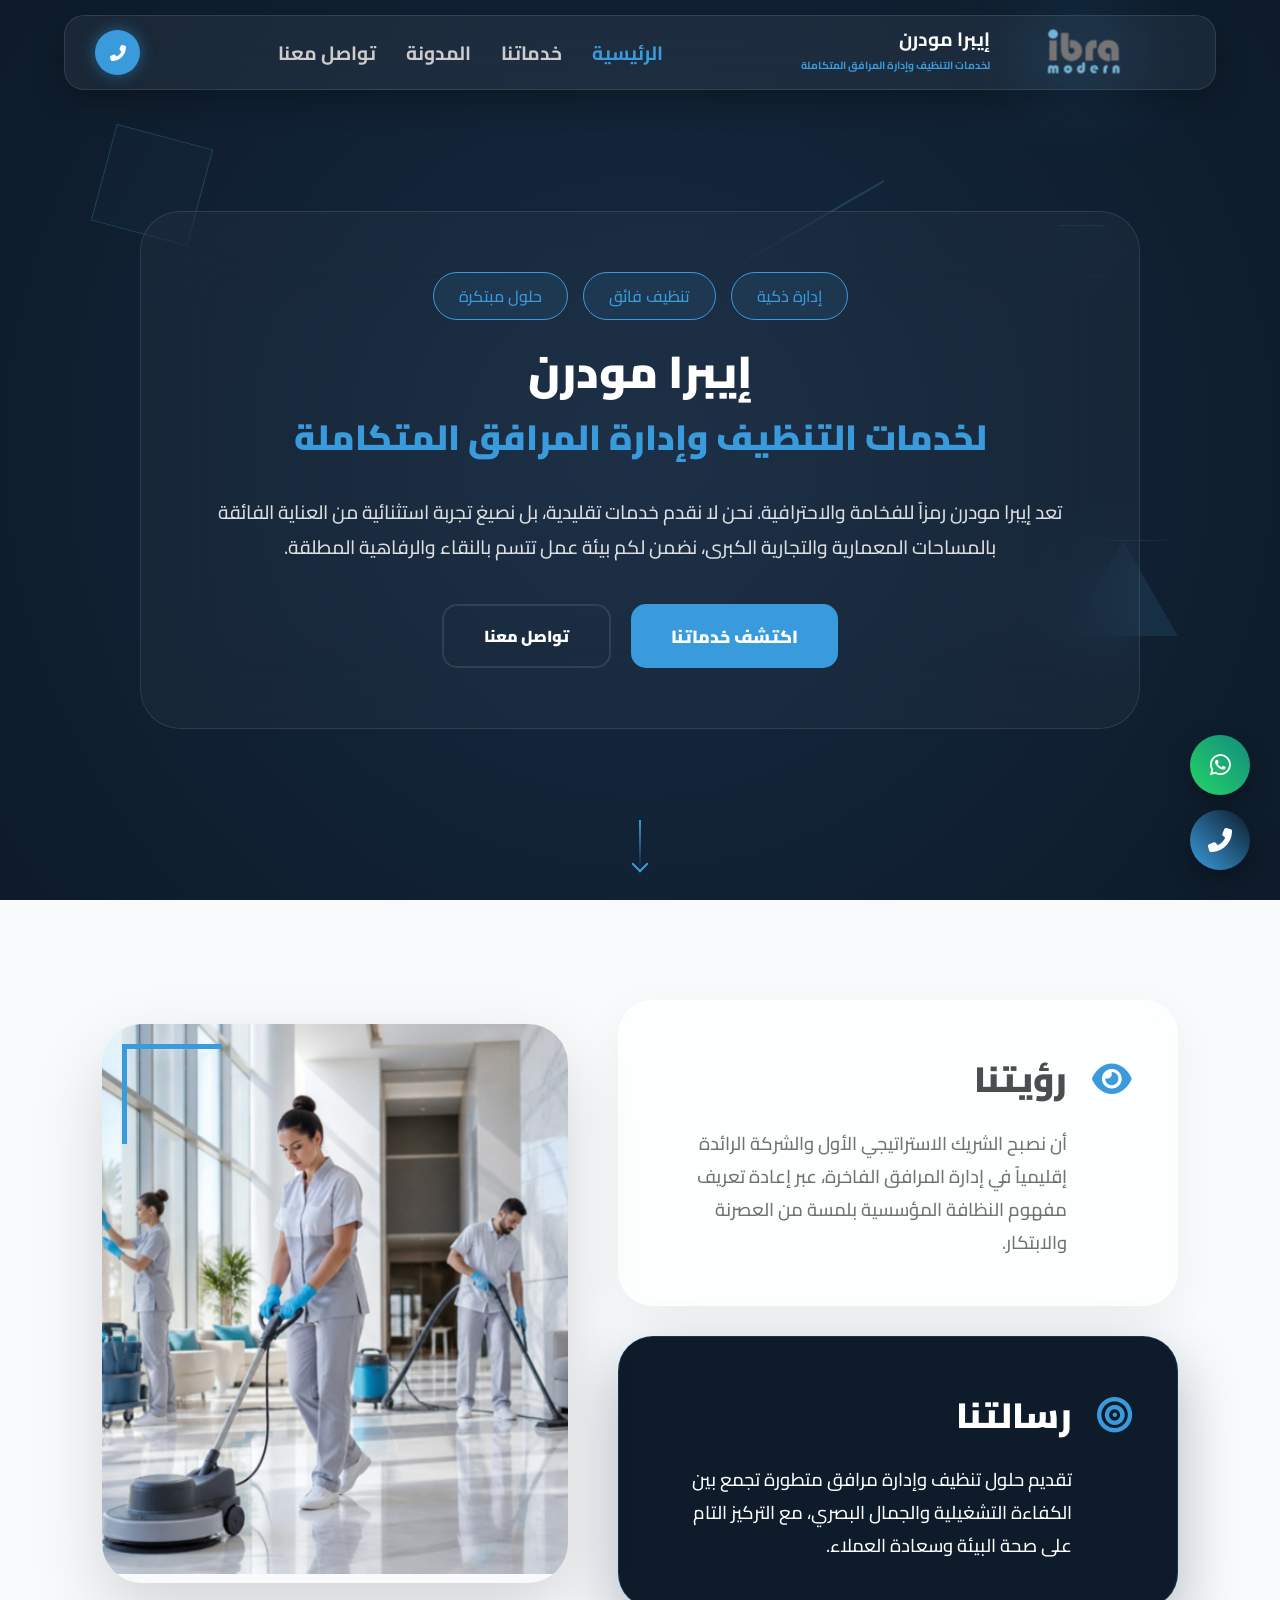
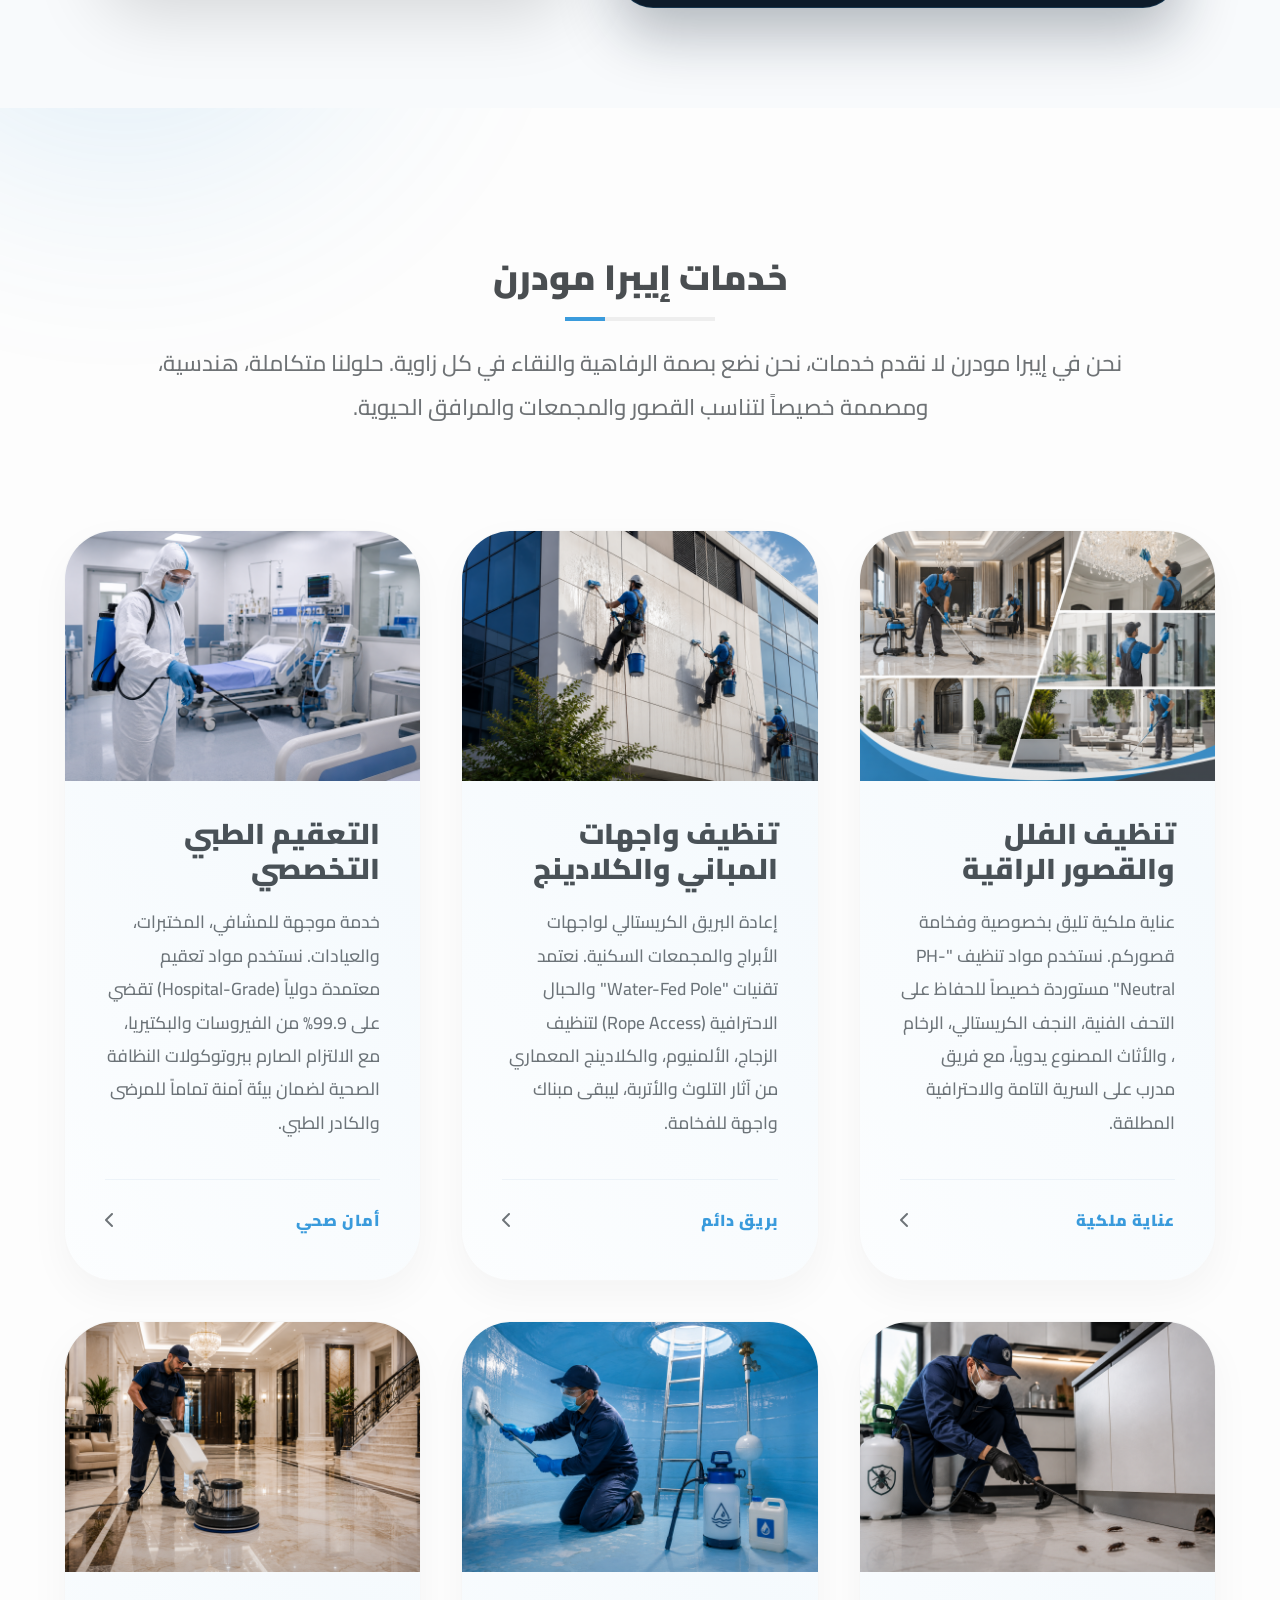
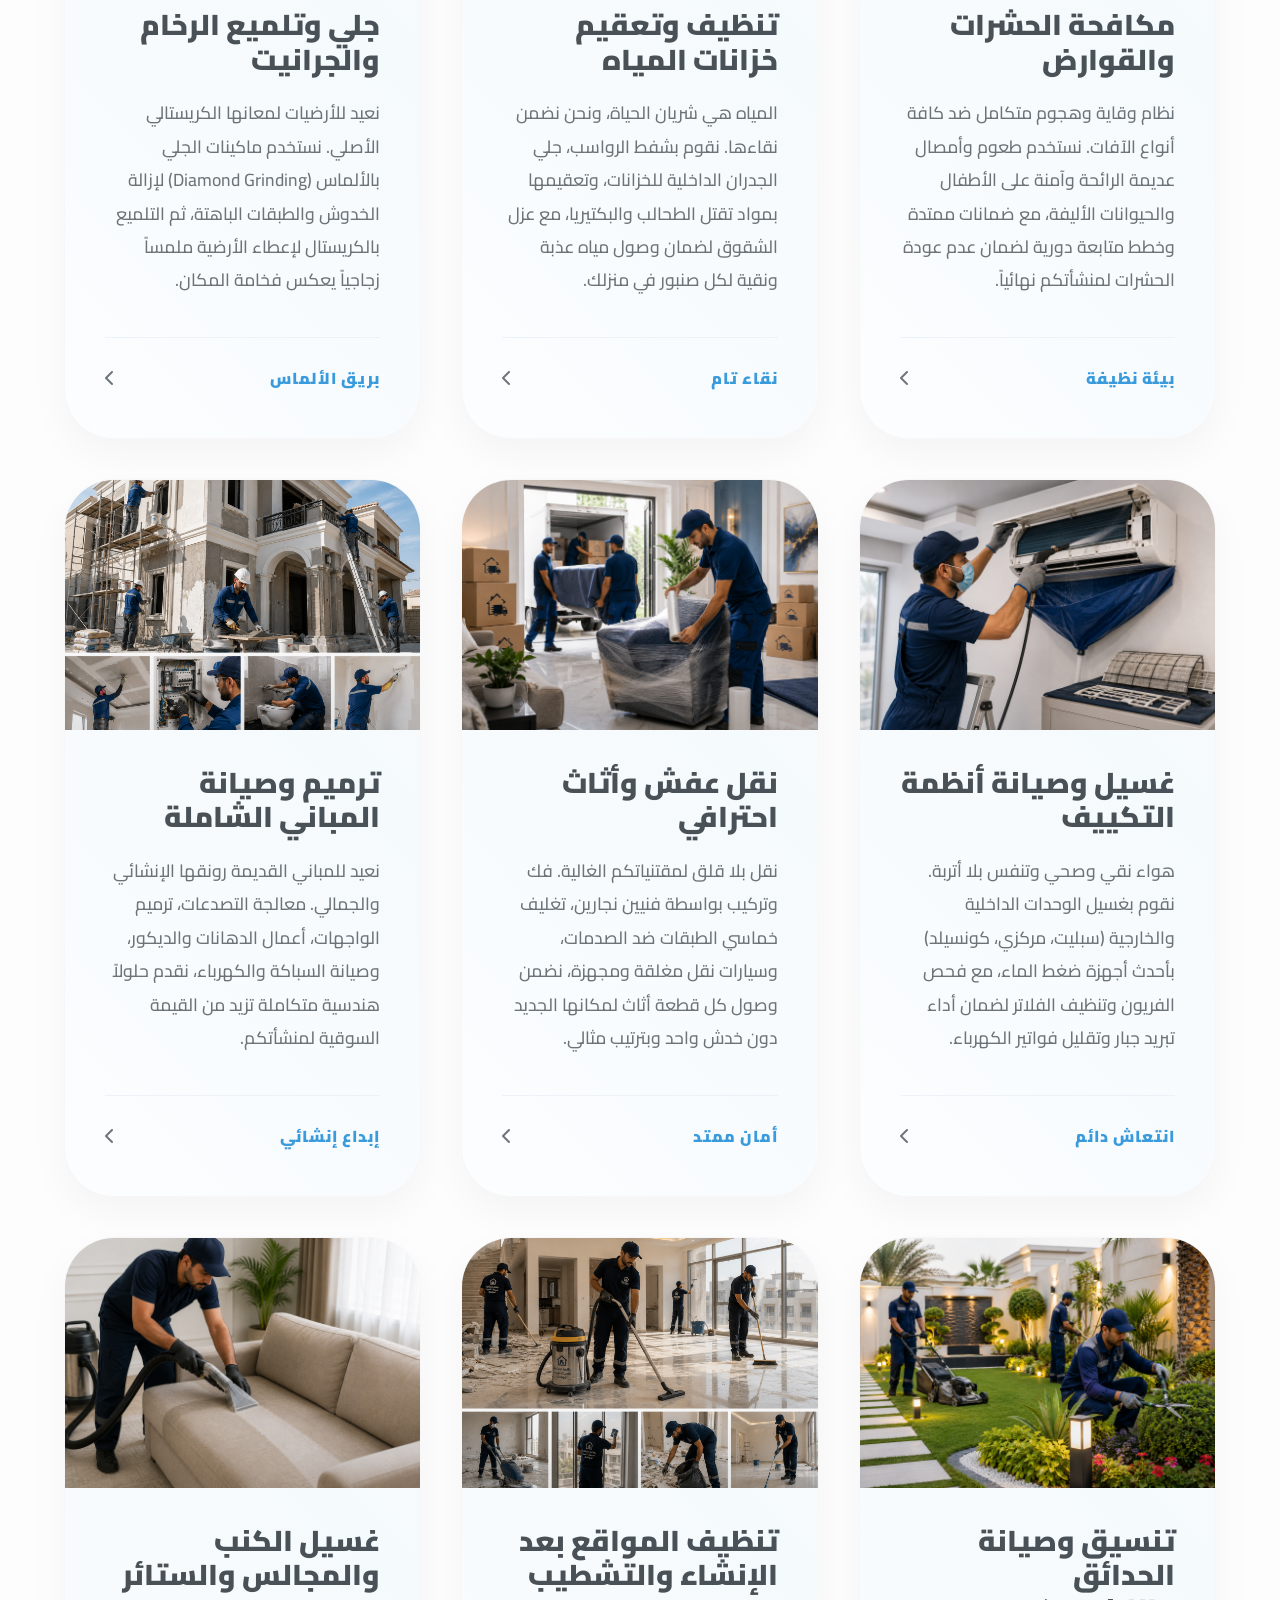
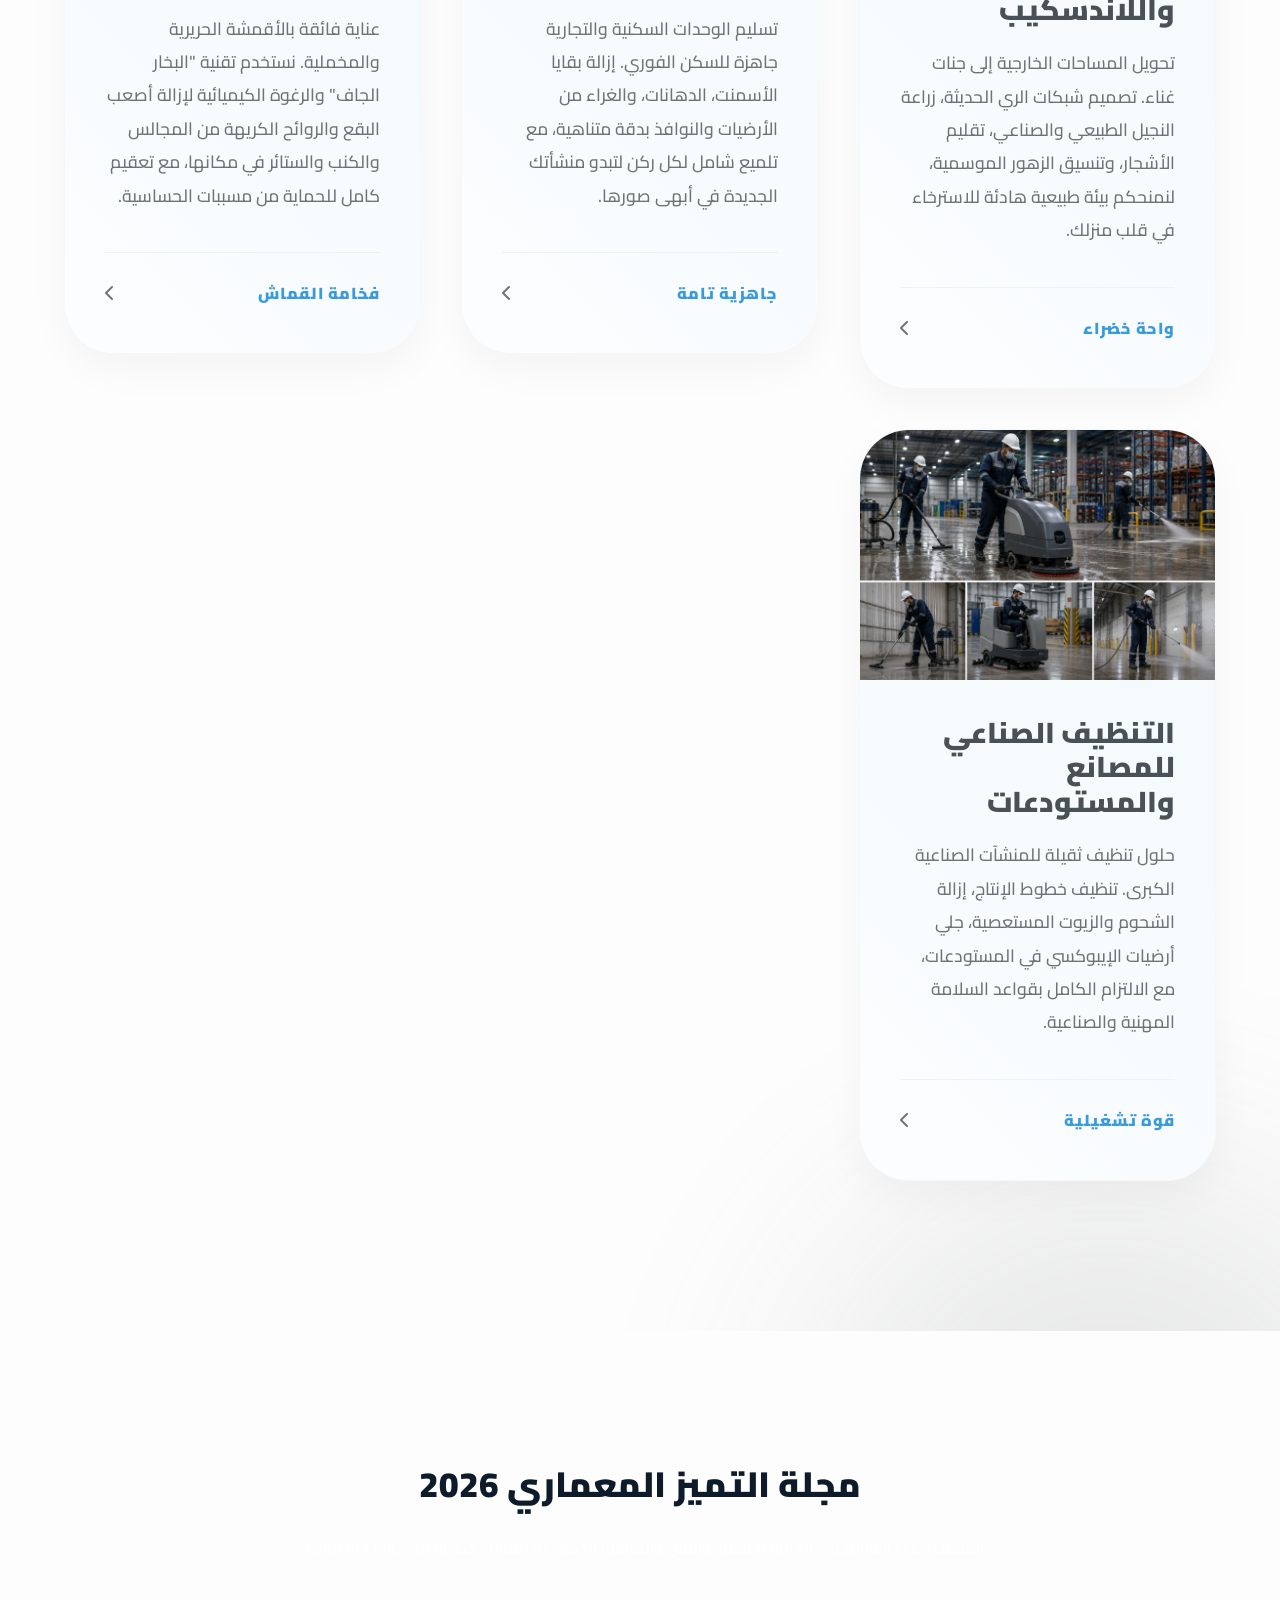
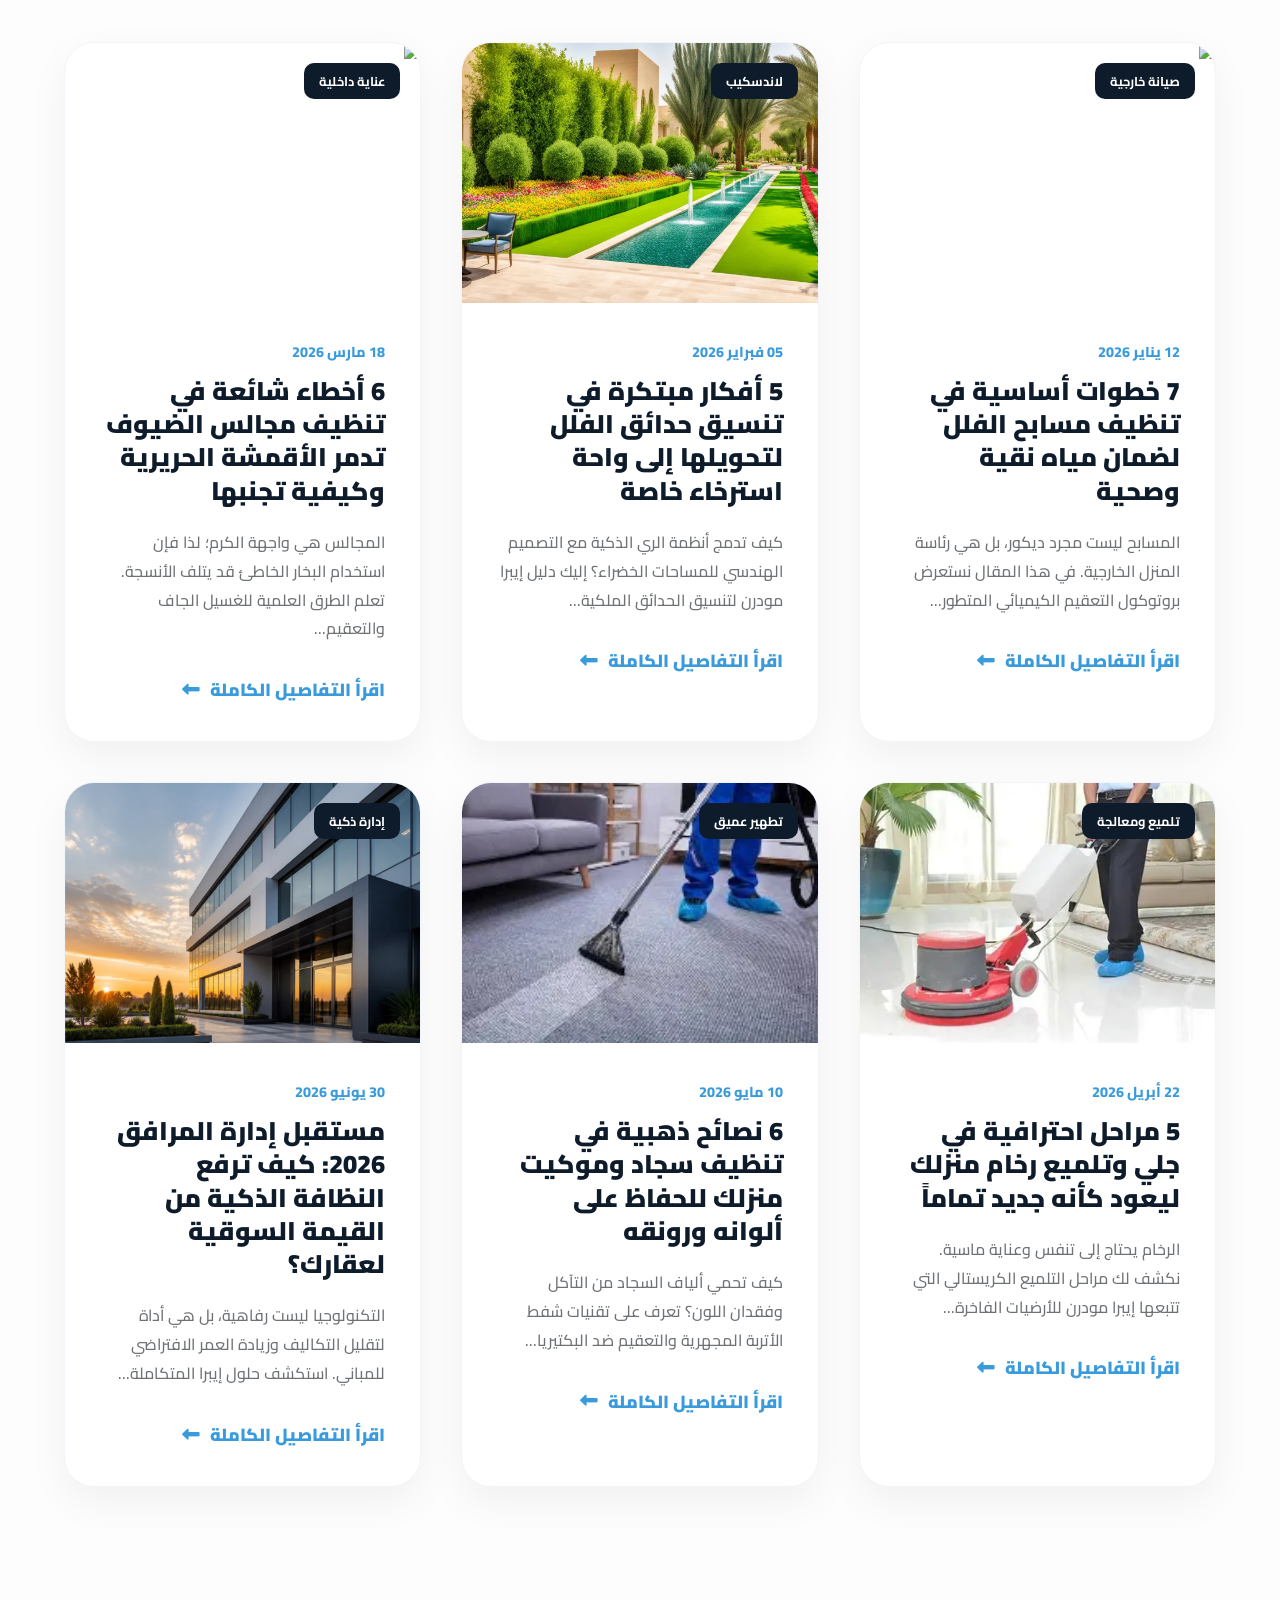
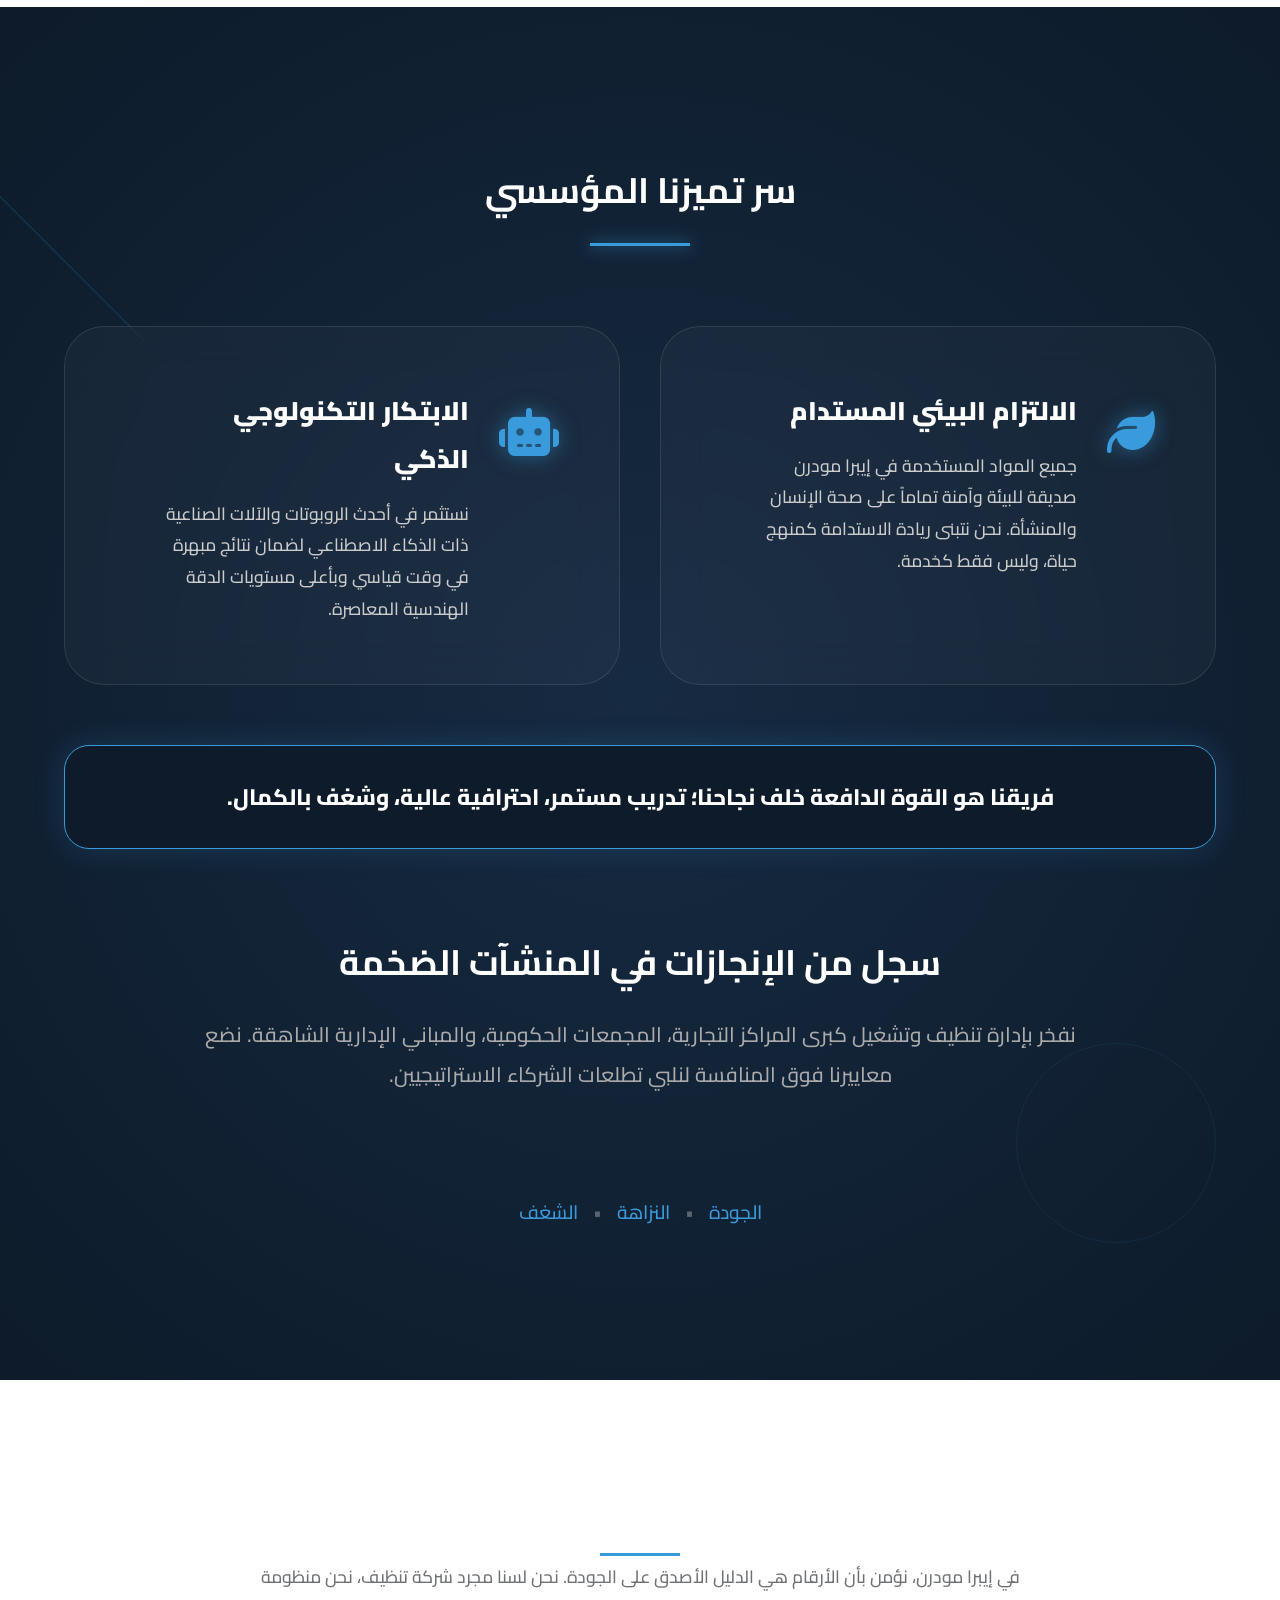
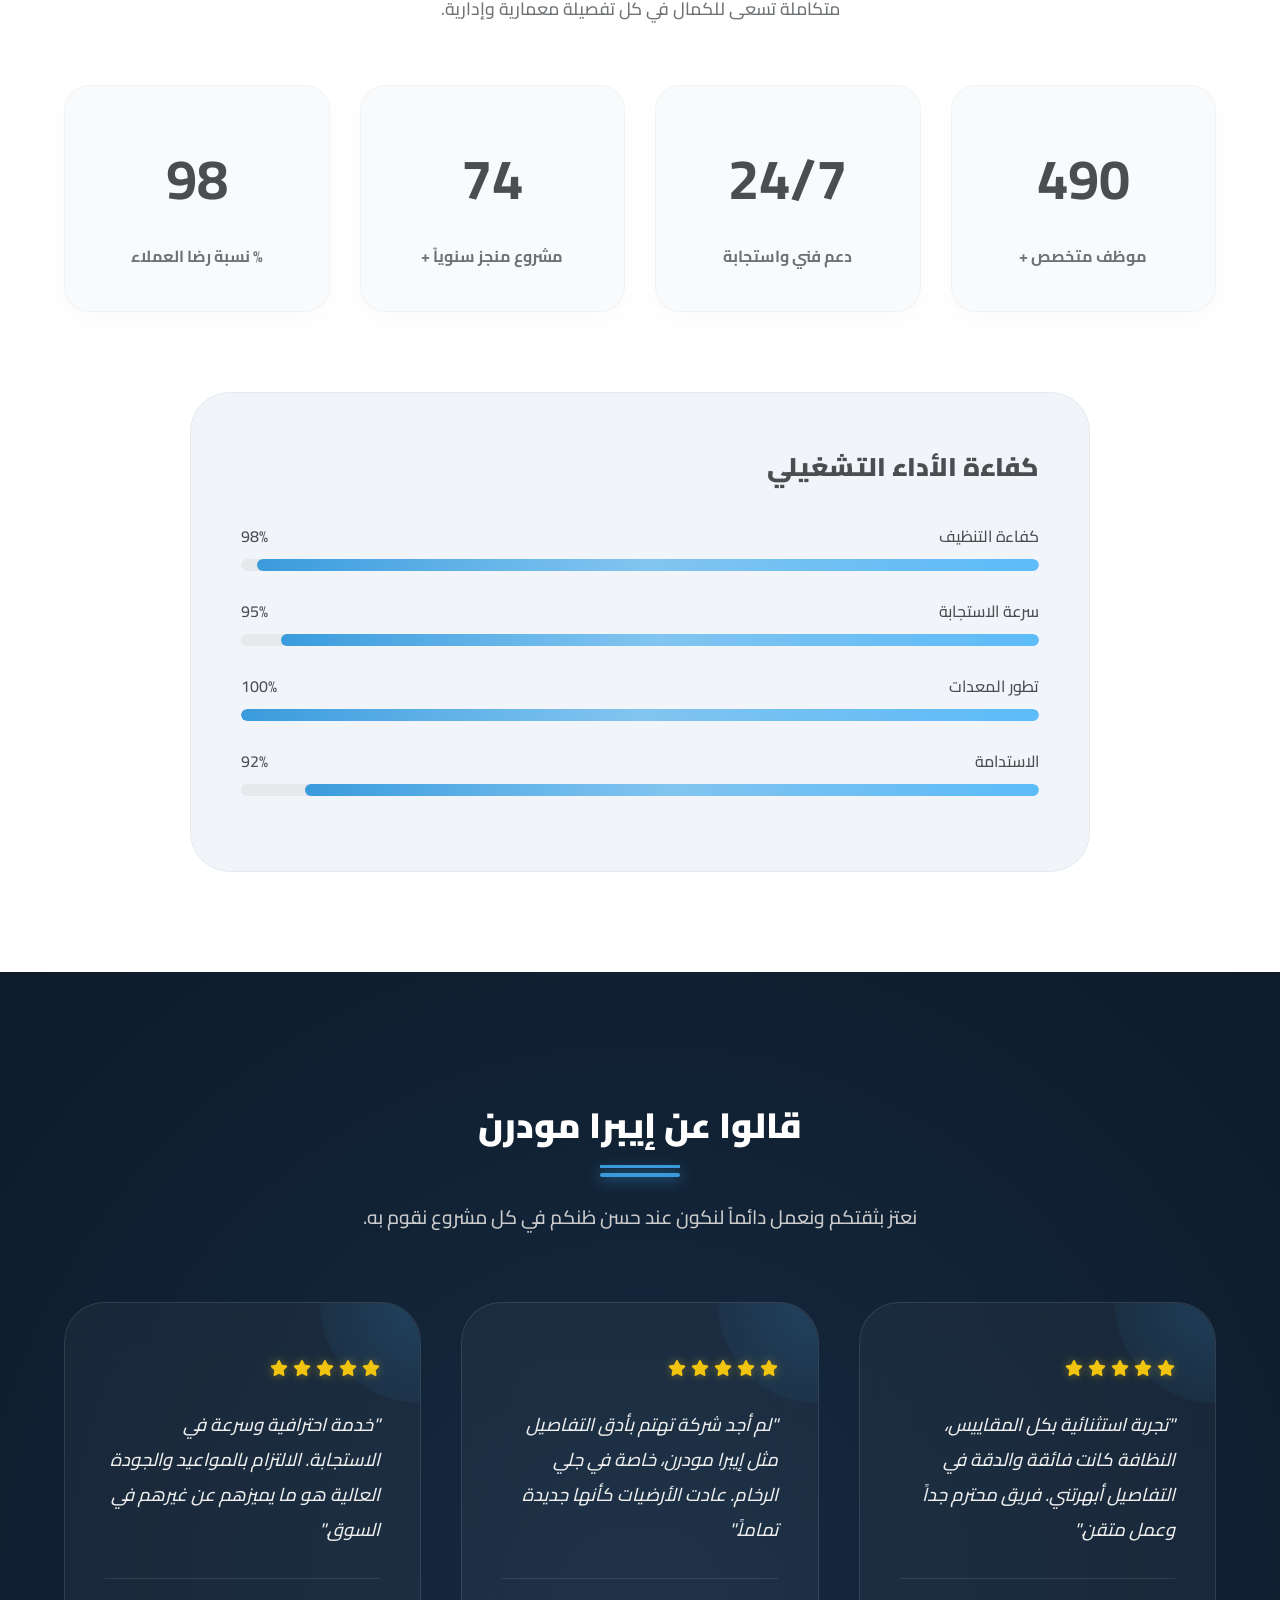
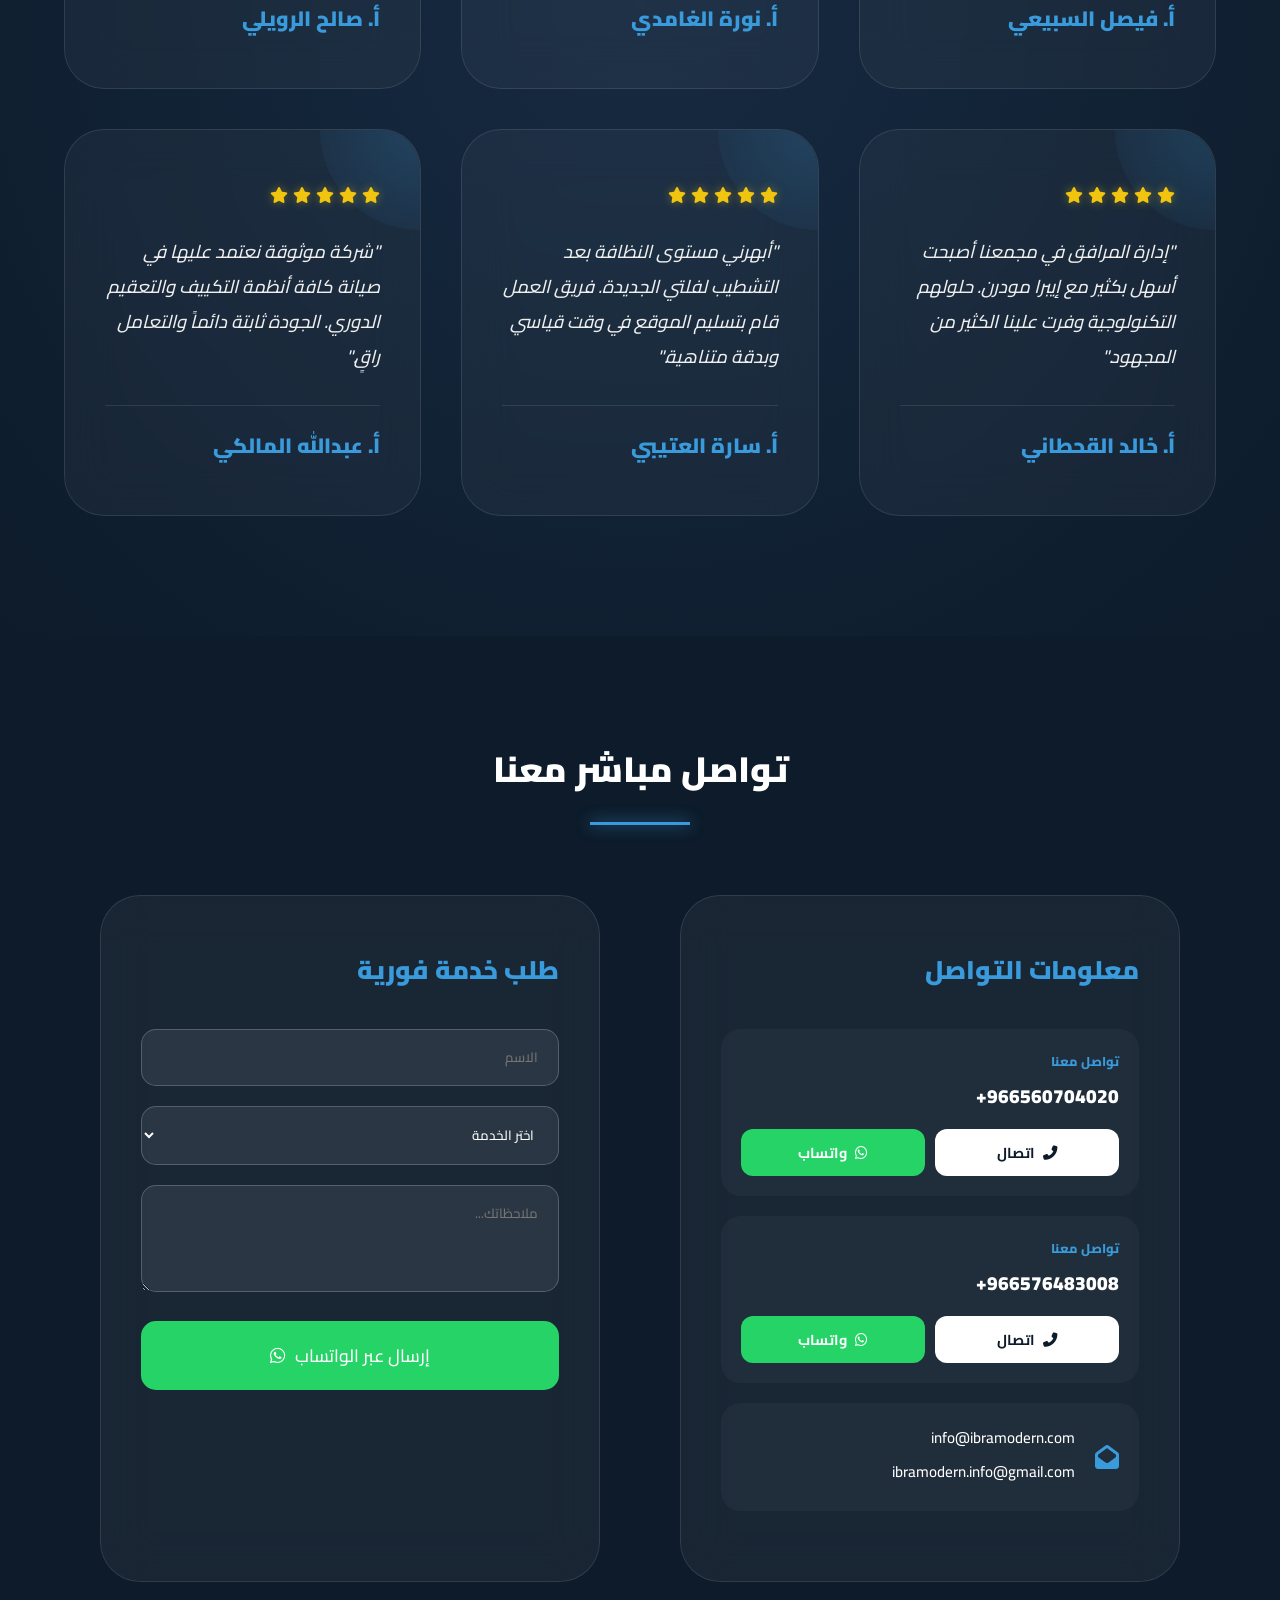
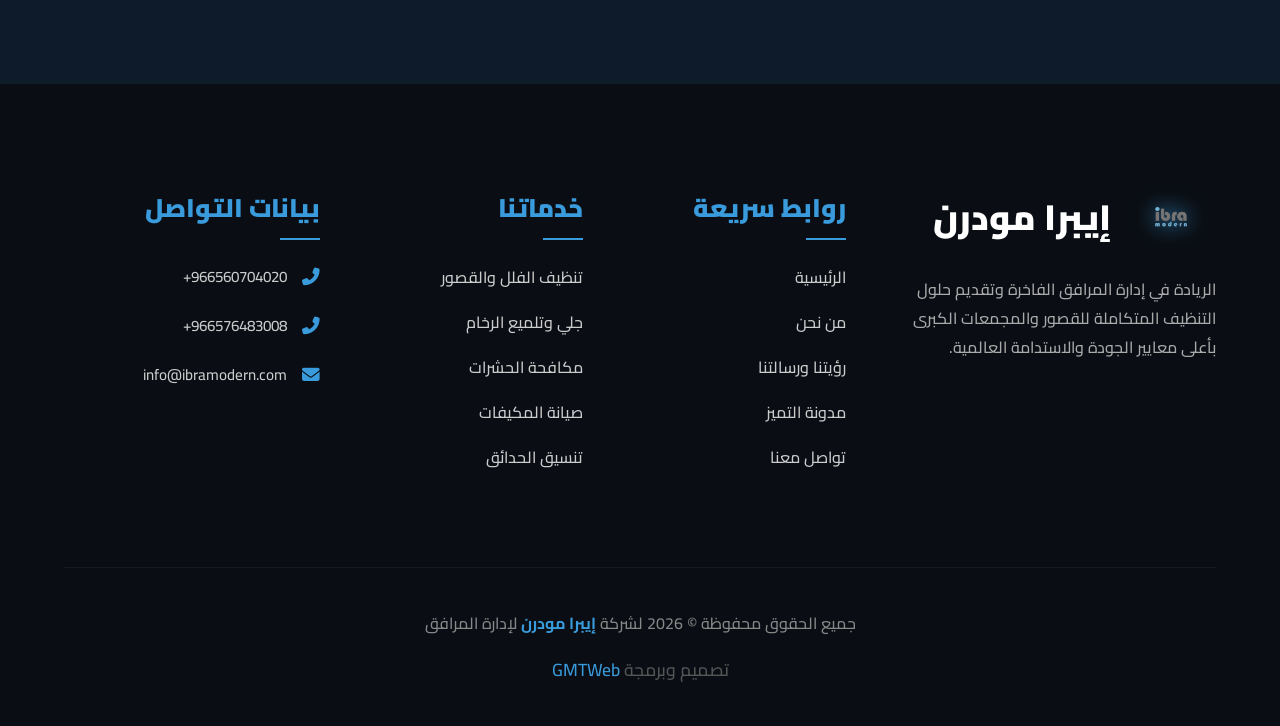
==== commit 34ce082c: "message" ====
--- a/index.html
+++ b/index.html
@@ -3,7 +3,7 @@
 <head>
     <meta charset="UTF-8">
     <meta name="viewport" content="width=device-width, initial-scale=1.0, maximum-scale=1.0, user-scalable=no">
-    <title>إيبرا مودرن | أفضل شركة تنظيف فلل وقصور وإدارة مرافق متكاملة</title>
+    <title>إيبرا مودرن | شركة تنظيف فلل وقصور وإدارة مرافق متكاملة</title>
     <link href="https://fonts.googleapis.com/css2?family=Cairo:wght@200;400;600;700;900&display=swap" rel="stylesheet">
     <link rel="stylesheet" href="https://cdnjs.cloudflare.com/ajax/libs/font-awesome/6.4.0/css/all.min.css">
     <link rel="stylesheet" href="style.css">
@@ -131,18 +131,22 @@
 
     <div class="container-fluid">
         <div class="mega-header">
-            <h2 class="amiri-title">إمبراطورية خدمات إيبرا مودرن</h2>
+            <h2 class="amiri-title">خدمات إيبرا مودرن</h2>
             <div class="title-underline"><span></span></div>
             <p class="mega-desc">
-                نحن في إيبرا مودرن لا نقدم خدمات، نحن نضع بصمة الرفاهية والنقاء في كل زاوية. حلولنا متكاملة، هندسية، ومصممة خصيصاً لتناسب القصور والمجمعات والمرافق الحيوية بأعلى المعايير العالمية التي لا تقبل المساومة.
+                نحن في إيبرا مودرن لا نقدم خدمات، نحن نضع بصمة الرفاهية والنقاء في كل زاوية. حلولنا متكاملة، هندسية، ومصممة خصيصاً لتناسب القصور والمجمعات والمرافق الحيوية.
             </p>
         </div>
 
         <div class="services-3d-grid">
-            <div class="mega-card" data-aos="fade-up">
-                <div class="card-inner">
-                    <div class="card-front">
-                        <div class="s-icon-box"><i class="fas fa-crown"></i></div>
+            
+            <!-- 1 -->
+            <div class="mega-card" data-aos="fade-up">
+                <div class="card-inner">
+                    <div class="s-image-box">
+                        <img src="images/serv1.png" alt="تنظيف الفلل والقصور">
+                    </div>
+                    <div class="card-front">
                         <h3 class="s-title-amiri">تنظيف الفلل والقصور الراقية</h3>
                         <p class="s-detailed-text">
                             عناية ملكية تليق بخصوصية وفخامة قصوركم. نستخدم مواد تنظيف "PH-Neutral" مستوردة خصيصاً للحفاظ على التحف الفنية، النجف الكريستالي، الرخام ، والأثاث المصنوع يدوياً، مع فريق مدرب على السرية التامة والاحترافية المطلقة.
@@ -151,10 +155,14 @@
                     </div>
                 </div>
             </div>
-            <div class="mega-card" data-aos="fade-up">
-                <div class="card-inner">
-                    <div class="card-front">
-                        <div class="s-icon-box"><i class="fas fa-city"></i></div>
+
+            <!-- 2 -->
+            <div class="mega-card" data-aos="fade-up">
+                <div class="card-inner">
+                    <div class="s-image-box">
+                        <img src="images/serv2.png" alt="تنظيف واجهات المباني">
+                    </div>
+                    <div class="card-front">
                         <h3 class="s-title-amiri">تنظيف واجهات المباني والكلادينج</h3>
                         <p class="s-detailed-text">
                             إعادة البريق الكريستالي لواجهات الأبراج والمجمعات السكنية. نعتمد تقنيات "Water-Fed Pole" والحبال الاحترافية (Rope Access) لتنظيف الزجاج، الألمنيوم، والكلادينج المعماري من آثار التلوث والأتربة، ليبقى مبناك واجهة للفخامة.
@@ -163,10 +171,14 @@
                     </div>
                 </div>
             </div>
-            <div class="mega-card" data-aos="fade-up">
-                <div class="card-inner">
-                    <div class="card-front">
-                        <div class="s-icon-box"><i class="fas fa-hospital-user"></i></div>
+
+            <!-- 3 -->
+            <div class="mega-card" data-aos="fade-up">
+                <div class="card-inner">
+                    <div class="s-image-box">
+                        <img src="images/serv3.png" alt="التعقيم الطبي">
+                    </div>
+                    <div class="card-front">
                         <h3 class="s-title-amiri">التعقيم الطبي التخصصي</h3>
                         <p class="s-detailed-text">
                             خدمة موجهة للمشافي، المختبرات، والعيادات. نستخدم مواد تعقيم معتمدة دولياً (Hospital-Grade) تقضي على 99.9% من الفيروسات والبكتيريا، مع الالتزام الصارم ببروتوكولات النظافة الصحية لضمان بيئة آمنة تماماً للمرضى والكادر الطبي.
@@ -175,10 +187,14 @@
                     </div>
                 </div>
             </div>
-            <div class="mega-card" data-aos="fade-up">
-                <div class="card-inner">
-                    <div class="card-front">
-                        <div class="s-icon-box"><i class="fas fa-shield-virus"></i></div>
+
+            <!-- 4 -->
+            <div class="mega-card" data-aos="fade-up">
+                <div class="card-inner">
+                    <div class="s-image-box">
+                        <img src="images/serv4.png" alt="مكافحة الحشرات">
+                    </div>
+                    <div class="card-front">
                         <h3 class="s-title-amiri">مكافحة الحشرات والقوارض</h3>
                         <p class="s-detailed-text">
                             نظام وقاية وهجوم متكامل ضد كافة أنواع الآفات. نستخدم طعوم وأمصال عديمة الرائحة وآمنة على الأطفال والحيوانات الأليفة، مع ضمانات ممتدة وخطط متابعة دورية لضمان عدم عودة الحشرات لمنشأتكم نهائياً.
@@ -187,10 +203,14 @@
                     </div>
                 </div>
             </div>
-            <div class="mega-card" data-aos="fade-up">
-                <div class="card-inner">
-                    <div class="card-front">
-                        <div class="s-icon-box"><i class="fas fa-faucet-drip"></i></div>
+
+            <!-- 5 -->
+            <div class="mega-card" data-aos="fade-up">
+                <div class="card-inner">
+                    <div class="s-image-box">
+                        <img src="images/serv5.png" alt="تنظيف الخزانات">
+                    </div>
+                    <div class="card-front">
                         <h3 class="s-title-amiri">تنظيف وتعقيم خزانات المياه</h3>
                         <p class="s-detailed-text">
                             المياه هي شريان الحياة، ونحن نضمن نقاءها. نقوم بشفط الرواسب، جلي الجدران الداخلية للخزانات، وتعقيمها بمواد تقتل الطحالب والبكتيريا، مع عزل الشقوق لضمان وصول مياه عذبة ونقية لكل صنبور في منزلك.
@@ -199,10 +219,14 @@
                     </div>
                 </div>
             </div>
-            <div class="mega-card" data-aos="fade-up">
-                <div class="card-inner">
-                    <div class="card-front">
-                        <div class="s-icon-box"><i class="fas fa-gem"></i></div>
+
+            <!-- 6 -->
+            <div class="mega-card" data-aos="fade-up">
+                <div class="card-inner">
+                    <div class="s-image-box">
+                        <img src="images/serv6.png" alt="جلي الرخام">
+                    </div>
+                    <div class="card-front">
                         <h3 class="s-title-amiri">جلي وتلميع الرخام والجرانيت</h3>
                         <p class="s-detailed-text">
                             نعيد للأرضيات لمعانها الكريستالي الأصلي. نستخدم ماكينات الجلي بالألماس (Diamond Grinding) لإزالة الخدوش والطبقات الباهتة، ثم التلميع بالكريستال  لإعطاء الأرضية ملمساً زجاجياً يعكس فخامة المكان.
@@ -211,10 +235,14 @@
                     </div>
                 </div>
             </div>
-            <div class="mega-card" data-aos="fade-up">
-                <div class="card-inner">
-                    <div class="card-front">
-                        <div class="s-icon-box"><i class="fas fa-wind"></i></div>
+
+            <!-- 7 -->
+            <div class="mega-card" data-aos="fade-up">
+                <div class="card-inner">
+                    <div class="s-image-box">
+                        <img src="images/serv7.png" alt="غسيل المكيفات">
+                    </div>
+                    <div class="card-front">
                         <h3 class="s-title-amiri">غسيل وصيانة أنظمة التكييف</h3>
                         <p class="s-detailed-text">
                             هواء نقي وصحي وتنفس بلا أتربة. نقوم بغسيل الوحدات الداخلية والخارجية (سبليت، مركزي، كونسيلد) بأحدث أجهزة ضغط الماء، مع فحص الفريون وتنظيف الفلاتر لضمان أداء تبريد جبار وتقليل فواتير الكهرباء.
@@ -223,10 +251,14 @@
                     </div>
                 </div>
             </div>
-            <div class="mega-card" data-aos="fade-up">
-                <div class="card-inner">
-                    <div class="card-front">
-                        <div class="s-icon-box"><i class="fas fa-dolly-flatbed"></i></div>
+
+            <!-- 8 -->
+            <div class="mega-card" data-aos="fade-up">
+                <div class="card-inner">
+                    <div class="s-image-box">
+                        <img src="images/serv8.png" alt="نقل العفش">
+                    </div>
+                    <div class="card-front">
                         <h3 class="s-title-amiri">نقل عفش وأثاث احترافي</h3>
                         <p class="s-detailed-text">
                             نقل بلا قلق لمقتنياتكم الغالية. فك وتركيب بواسطة فنيين نجارين، تغليف خماسي الطبقات ضد الصدمات، وسيارات نقل مغلقة ومجهزة، نضمن وصول كل قطعة أثاث لمكانها الجديد دون خدش واحد وبترتيب مثالي.
@@ -235,10 +267,14 @@
                     </div>
                 </div>
             </div>
-            <div class="mega-card" data-aos="fade-up">
-                <div class="card-inner">
-                    <div class="card-front">
-                        <div class="s-icon-box"><i class="fas fa-tools"></i></div>
+
+            <!-- 9 -->
+            <div class="mega-card" data-aos="fade-up">
+                <div class="card-inner">
+                    <div class="s-image-box">
+                        <img src="images/serv9.png" alt="ترميم المباني">
+                    </div>
+                    <div class="card-front">
                         <h3 class="s-title-amiri">ترميم وصيانة المباني الشاملة</h3>
                         <p class="s-detailed-text">
                             نعيد للمباني القديمة رونقها الإنشائي والجمالي. معالجة التصدعات، ترميم الواجهات، أعمال الدهانات والديكور، وصيانة السباكة والكهرباء، نقدم حلولاً هندسية متكاملة تزيد من القيمة السوقية لمنشأتكم.
@@ -247,10 +283,14 @@
                     </div>
                 </div>
             </div>
-            <div class="mega-card" data-aos="fade-up">
-                <div class="card-inner">
-                    <div class="card-front">
-                        <div class="s-icon-box"><i class="fas fa-leaf"></i></div>
+
+            <!-- 10 -->
+            <div class="mega-card" data-aos="fade-up">
+                <div class="card-inner">
+                    <div class="s-image-box">
+                        <img src="images/serv10.png" alt="تنسيق الحدائق">
+                    </div>
+                    <div class="card-front">
                         <h3 class="s-title-amiri">تنسيق وصيانة الحدائق واللاندسكيب</h3>
                         <p class="s-detailed-text">
                             تحويل المساحات الخارجية إلى جنات غناء. تصميم شبكات الري الحديثة، زراعة النجيل الطبيعي والصناعي، تقليم الأشجار، وتنسيق الزهور الموسمية، لنمنحكم بيئة طبيعية هادئة للاسترخاء في قلب منزلك.
@@ -259,10 +299,14 @@
                     </div>
                 </div>
             </div>
-            <div class="mega-card" data-aos="fade-up">
-                <div class="card-inner">
-                    <div class="card-front">
-                        <div class="s-icon-box"><i class="fas fa-paint-roller"></i></div>
+
+            <!-- 11 -->
+            <div class="mega-card" data-aos="fade-up">
+                <div class="card-inner">
+                    <div class="s-image-box">
+                        <img src="images/serv11.png" alt="تنظيف بعد التشطيب">
+                    </div>
+                    <div class="card-front">
                         <h3 class="s-title-amiri">تنظيف المواقع بعد الإنشاء والتشطيب</h3>
                         <p class="s-detailed-text">
                             تسليم الوحدات السكنية والتجارية جاهزة للسكن الفوري. إزالة بقايا الأسمنت، الدهانات، والغراء من الأرضيات والنوافذ بدقة متناهية، مع تلميع شامل لكل ركن لتبدو منشأتك الجديدة في أبهى صورها.
@@ -271,10 +315,14 @@
                     </div>
                 </div>
             </div>
-            <div class="mega-card" data-aos="fade-up">
-                <div class="card-inner">
-                    <div class="card-front">
-                        <div class="s-icon-box"><i class="fas fa-couch"></i></div>
+
+            <!-- 12 -->
+            <div class="mega-card" data-aos="fade-up">
+                <div class="card-inner">
+                    <div class="s-image-box">
+                        <img src="images/serv12.png" alt="غسيل الكنب">
+                    </div>
+                    <div class="card-front">
                         <h3 class="s-title-amiri">غسيل الكنب والمجالس والستائر</h3>
                         <p class="s-detailed-text">
                             عناية فائقة بالأقمشة الحريرية والمخملية. نستخدم تقنية "البخار الجاف" والرغوة الكيميائية لإزالة أصعب البقع والروائح الكريهة من المجالس والكنب والستائر في مكانها، مع تعقيم كامل للحماية من مسببات الحساسية.
@@ -283,10 +331,14 @@
                     </div>
                 </div>
             </div>
-            <div class="mega-card" data-aos="fade-up">
-                <div class="card-inner">
-                    <div class="card-front">
-                        <div class="s-icon-box"><i class="fas fa-industry"></i></div>
+
+            <!-- 13 -->
+            <div class="mega-card" data-aos="fade-up">
+                <div class="card-inner">
+                    <div class="s-image-box">
+                        <img src="images/serv13.png" alt="التنظيف الصناعي">
+                    </div>
+                    <div class="card-front">
                         <h3 class="s-title-amiri">التنظيف الصناعي للمصانع والمستودعات</h3>
                         <p class="s-detailed-text">
                             حلول تنظيف ثقيلة للمنشآت الصناعية الكبرى. تنظيف خطوط الإنتاج، إزالة الشحوم والزيوت المستعصية، جلي أرضيات الإيبوكسي في المستودعات، مع الالتزام الكامل بقواعد السلامة المهنية والصناعية.
@@ -429,9 +481,6 @@
             </p>
         </div>
         <div class="grand-philosophy animate-scroll">
-            <p class="amiri-quote">
-                "نحن لا ننظف المكان فحسب، بل نحافظ على قيمة أصولكم المعمارية للأجيال القادمة عبر الابتكار والاستدامة والكمال التشغيلي"
-            </p>
             <div class="values-tags">
                 <span>الجودة</span>
                 <span class="v-dot">•</span>
@@ -493,6 +542,80 @@
                     <div class="bar-bg"><div class="bar-fill" style="--w:92%;"></div></div>
                 </div>
             </div>
+        </div>
+    </div>
+</section>
+<section id="testimonials" class="testimonials-modern">
+    <div class="testi-container">
+        
+        <div class="testi-top">
+            <h2 class="section-title">قالوا عن إيبرا مودرن</h2>
+            <div class="title-glow-line"></div>
+            <p class="section-subtitle">نعتز بثقتكم ونعمل دائماً لنكون عند حسن ظنكم في كل مشروع نقوم به.</p>
+        </div>
+
+        <div class="testi-flex-grid">
+            
+            <!-- الرأي الأول -->
+            <div class="opinion-card">
+                <div class="top-accent"></div>
+                <div class="stars-row">
+                    <i class="fas fa-star"></i><i class="fas fa-star"></i><i class="fas fa-star"></i><i class="fas fa-star"></i><i class="fas fa-star"></i>
+                </div>
+                <p class="opinion-msg">"تجربة استثنائية بكل المقاييس، النظافة كانت فائقة والدقة في التفاصيل أبهرتني. فريق محترم جداً وعمل متقن."</p>
+                <h4 class="client-name">أ. فيصل السبيعي</h4>
+            </div>
+
+            <!-- الرأي الثاني -->
+            <div class="opinion-card">
+                <div class="top-accent"></div>
+                <div class="stars-row">
+                    <i class="fas fa-star"></i><i class="fas fa-star"></i><i class="fas fa-star"></i><i class="fas fa-star"></i><i class="fas fa-star"></i>
+                </div>
+                <p class="opinion-msg">"لم أجد شركة تهتم بأدق التفاصيل مثل إيبرا مودرن، خاصة في جلي الرخام. عادت الأرضيات كأنها جديدة تماماً."</p>
+                <h4 class="client-name">أ. نورة الغامدي</h4>
+            </div>
+
+            <!-- الرأي الثالث -->
+            <div class="opinion-card">
+                <div class="top-accent"></div>
+                <div class="stars-row">
+                    <i class="fas fa-star"></i><i class="fas fa-star"></i><i class="fas fa-star"></i><i class="fas fa-star"></i><i class="fas fa-star"></i>
+                </div>
+                <p class="opinion-msg">"خدمة احترافية وسرعة في الاستجابة. الالتزام بالمواعيد والجودة العالية هو ما يميزهم عن غيرهم في السوق."</p>
+                <h4 class="client-name">أ. صالح الرويلي</h4>
+            </div>
+
+            <!-- الرأي الرابع -->
+            <div class="opinion-card">
+                <div class="top-accent"></div>
+                <div class="stars-row">
+                    <i class="fas fa-star"></i><i class="fas fa-star"></i><i class="fas fa-star"></i><i class="fas fa-star"></i><i class="fas fa-star"></i>
+                </div>
+                <p class="opinion-msg">"إدارة المرافق في مجمعنا أصبحت أسهل بكثير مع إيبرا مودرن. حلولهم التكنولوجية وفرت علينا الكثير من المجهود."</p>
+                <h4 class="client-name">أ. خالد القحطاني</h4>
+            </div>
+
+            <!-- الرأي الخامس -->
+            <div class="opinion-card">
+                <div class="top-accent"></div>
+                <div class="stars-row">
+                    <i class="fas fa-star"></i><i class="fas fa-star"></i><i class="fas fa-star"></i><i class="fas fa-star"></i><i class="fas fa-star"></i>
+                </div>
+                <p class="opinion-msg">"أبهرني مستوى النظافة بعد التشطيب لفلتي الجديدة. فريق العمل قام بتسليم الموقع في وقت قياسي وبدقة متناهية."</p>
+                <h4 class="client-name">أ. سارة العتيبي</h4>
+            </div>
+
+            <!-- الرأي السادس -->
+            <div class="opinion-card">
+                <div class="top-accent"></div>
+                <div class="stars-row">
+                    <i class="fas fa-star"></i><i class="fas fa-star"></i><i class="fas fa-star"></i><i class="fas fa-star"></i><i class="fas fa-star"></i>
+                </div>
+                <p class="opinion-msg">"شركة موثوقة نعتمد عليها في صيانة كافة أنظمة التكييف والتعقيم الدوري. الجودة ثابتة دائماً والتعامل راقٍ."</p>
+                <h4 class="client-name">أ. عبدالله المالكي</h4>
+            </div>
+
         </div>
     </div>
 </section>
--- a/style.css
+++ b/style.css
@@ -1178,10 +1178,198 @@
 }
 @media (max-width: 768px) {
     .site-logo, .main-logo {
-        height: 48px !important; 
+        height: 60px !important; 
     }
 }
 .splash-logo-img {
     width: 160px !important; 
     max-width: 70% !important; 
-}+}
+.brand-box, .brand-container {
+    display: flex !important;
+    align-items: center !important;
+    gap: 150px !important;
+}
+
+.site-logo, .main-logo {
+    height: 30px !important;
+    width: auto !important;
+    transform: scale(4.5) !important;
+    transform-origin: right center !important;
+    position: relative !important;
+    z-index: 110 !important;
+}
+
+@media (max-width: 992px) {
+    .brand-box, .brand-container {
+        gap: 45px !important;
+    }
+    .site-logo, .main-logo {
+        transform: scale(1.8) !important;
+    }
+}
+.testimonials-modern {
+    padding: 120px 5%;
+    background: radial-gradient(circle at center, #162a41 0%, #0d1b2a 100%);
+    position: relative;
+    overflow: hidden;
+    color: #fff;
+}
+
+.testi-container {
+    max-width: 1300px;
+    margin: 0 auto;
+    position: relative;
+    z-index: 10;
+}
+
+.testi-top { text-align: center; margin-bottom: 70px; }
+.section-title { font-size: 3.5rem; font-weight: 900; color: #fff; margin-bottom: 15px; }
+.title-glow-line { width: 80px; height: 4px; background: #3A9BDC; margin: 0 auto 25px; box-shadow: 0 0 15px #3A9BDC; border-radius: 10px; }
+.section-subtitle { font-size: 1.2rem; color: #ccc; max-width: 600px; margin: 0 auto; line-height: 1.6; }
+.testi-flex-grid {
+    display: flex;
+    justify-content: center;
+    gap: 40px;
+    flex-wrap: wrap;
+}
+
+.opinion-card {
+    flex: 1;
+    min-width: 320px;
+    max-width: 400px;
+    background: rgba(255, 255, 255, 0.04);
+    backdrop-filter: blur(25px);
+    -webkit-backdrop-filter: blur(25px);
+    border: 1px solid rgba(255, 255, 255, 0.1);
+    border-radius: 40px;
+    padding: 50px 40px;
+    position: relative;
+    transition: all 0.5s cubic-bezier(0.175, 0.885, 0.32, 1.275);
+    opacity: 0;
+    transform: translateY(30px);
+    animation: fadeInUpPure 1s forwards ease;
+}
+.opinion-card:nth-child(1) { animation-delay: 0.2s; }
+.opinion-card:nth-child(2) { animation-delay: 0.4s; }
+.opinion-card:nth-child(3) { animation-delay: 0.6s; }
+
+@keyframes fadeInUpPure {
+    to { opacity: 1; transform: translateY(0); }
+}
+
+.opinion-card:hover {
+    transform: translateY(-20px) scale(1.03);
+    border-color: #3A9BDC;
+    background: rgba(255, 255, 255, 0.08);
+    box-shadow: 0 30px 60px rgba(0, 0, 0, 0.4);
+}
+
+.top-accent {
+    position: absolute; top: 0; right: 0; width: 100px; height: 100px;
+    background: radial-gradient(circle at top right, rgba(58, 155, 220, 0.2), transparent);
+    border-radius: 0 40px 0 100%;
+}
+
+.stars-row { color: #f1c40f; margin-bottom: 25px; font-size: 1rem; }
+.stars-row i { margin-left: 5px; filter: drop-shadow(0 0 5px rgba(241, 196, 15, 0.4)); }
+
+.opinion-msg {
+    font-size: 1.15rem; color: #eee; line-height: 1.9;
+    font-style: italic; margin-bottom: 30px; position: relative;
+}
+
+.client-name {
+    font-size: 1.3rem; color: #3A9BDC; font-weight: 900;
+    padding-top: 20px; border-top: 1px solid rgba(255, 255, 255, 0.1);
+}
+@media (max-width: 992px) {
+    .section-title { font-size: 2.2rem; }
+    .opinion-card { max-width: 100%; }
+}
+h1, .hero-title, .main-title {
+    font-size: 2.8rem !important;
+}
+
+h2, .section-title, .amiri-title, .amiri-why-title, .amiri-contact-title, .amiri-section-title {
+    font-size: 2.2rem !important;
+}
+
+h3, .s-title-amiri, .blog-title-amiri, .amiri-card-title, .amiri-mag-title {
+    font-size: 1.6rem !important;
+}
+
+@media (max-width: 768px) {
+    h1, .hero-title, .main-title {
+        font-size: 1.8rem !important;
+    }
+    h2, .section-title, .amiri-title, .amiri-why-title, .amiri-contact-title {
+        font-size: 1.5rem !important;
+    }
+    h3, .s-title-amiri, .blog-title-amiri {
+        font-size: 1.3rem !important;
+    }
+}
+.main-name, .brand-name {
+    font-size: 1.2rem !important;
+}
+
+.sub-tagline, .brand-services, .brand-sub {
+    font-size: 0.65rem !important;
+}
+
+@media (max-width: 768px) {
+    .main-name, .brand-name {
+        font-size: 1rem !important;
+    }
+    .sub-tagline, .brand-services, .brand-sub {
+        font-size: 0.55rem !important;
+    }
+}
+.s-image-box {
+    width: 100%;
+    height: 250px; 
+    overflow: hidden;
+    position: relative;
+    border-radius: 40px 40px 0 0;
+}
+
+.s-image-box img {
+    width: 100%;
+    height: 100%;
+    object-fit: cover;
+    transition: transform 1.2s cubic-bezier(0.23, 1, 0.32, 1);
+}
+
+.mega-card:hover .s-image-box img {
+    transform: scale(1.15); 
+}
+.s-image-box::after {
+    content: '';
+    position: absolute;
+    inset: 0;
+    background: linear-gradient(to bottom, transparent 60%, rgba(0,0,0,0.1));
+    z-index: 1;
+}
+
+.card-inner {
+    padding: 0 !important;
+    background: #fff;
+    border-radius: 50px;
+    border: 1px solid rgba(0,0,0,0.03);
+    overflow: hidden;
+    box-shadow: 0 15px 40px rgba(0,0,0,0.04);
+}
+
+.card-front {
+    padding: 35px 40px 45px 40px; 
+}
+
+.s-title-amiri {
+    font-size: 1.8rem !important; 
+    margin-bottom: 20px !important;
+}
+@media (max-width: 768px) {
+    .s-image-box { height: 180px; }
+    .card-front { padding: 25px 20px 30px 20px; }
+}
